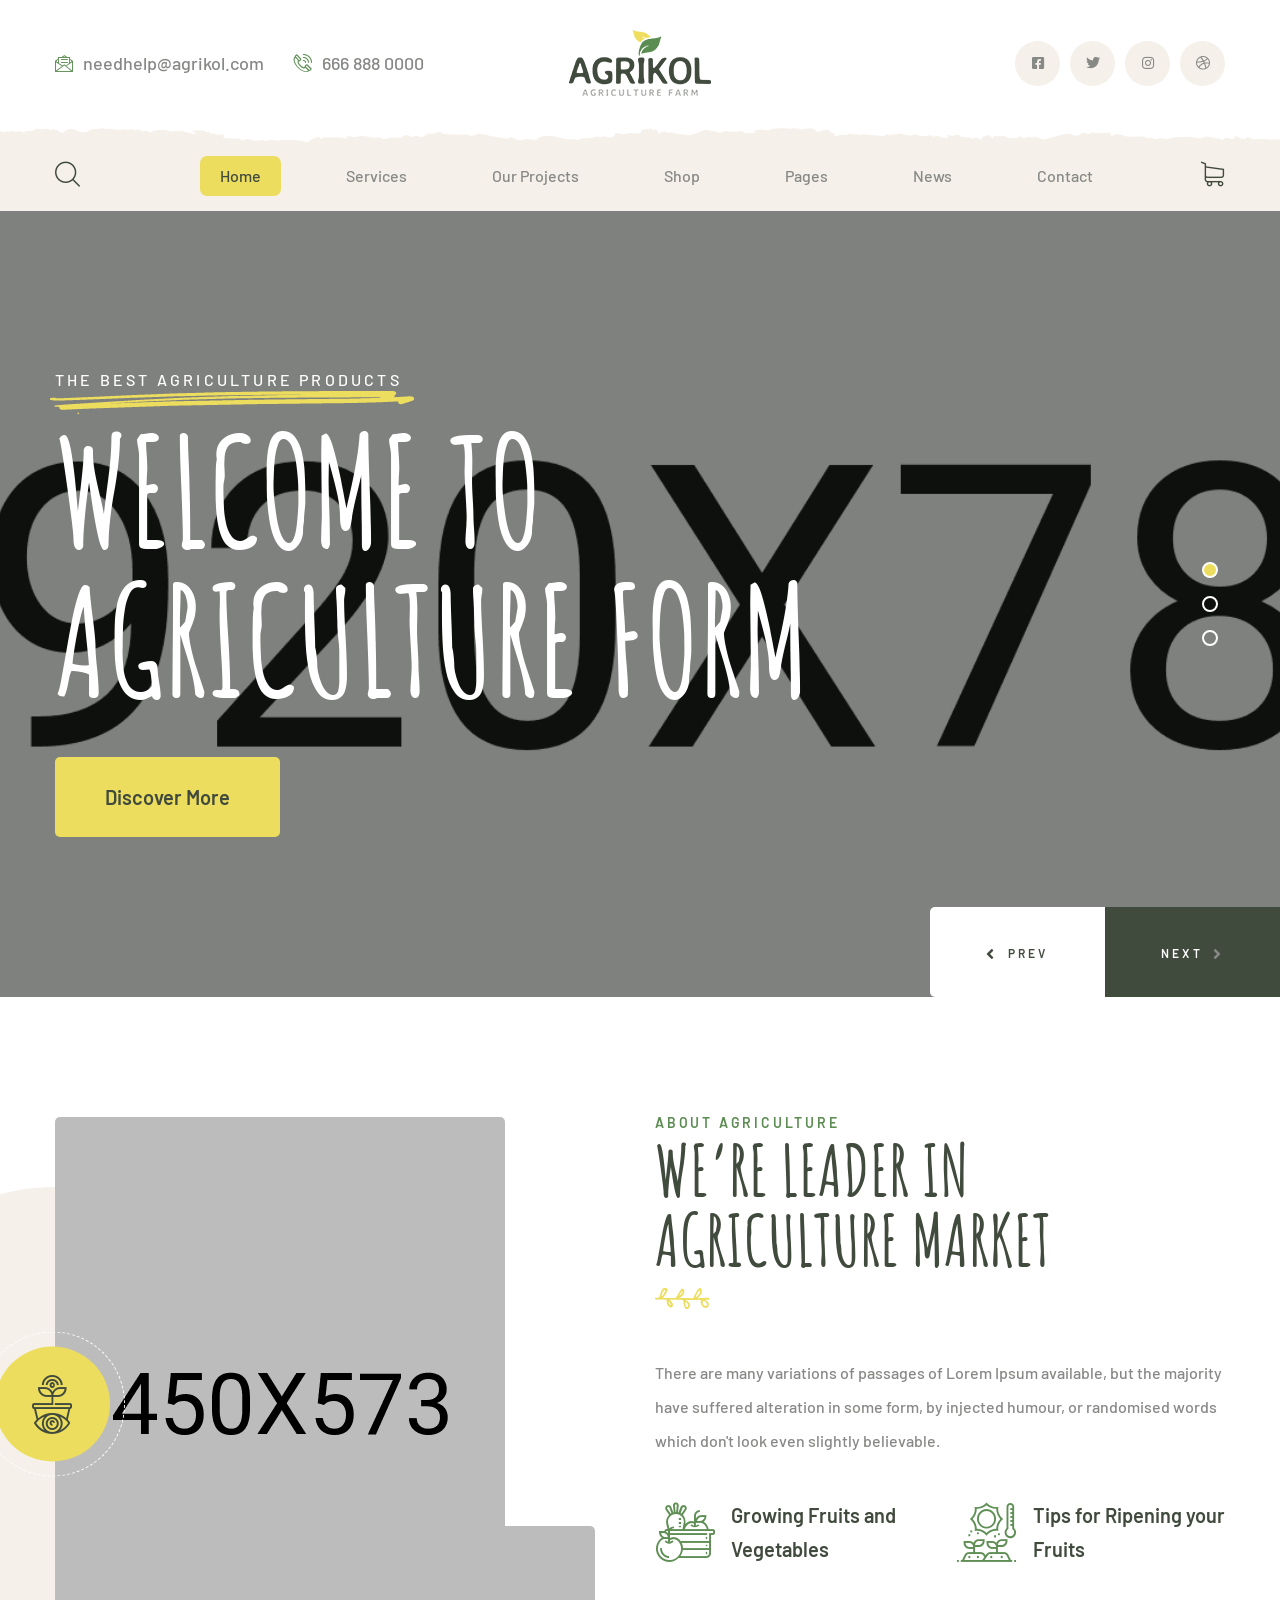
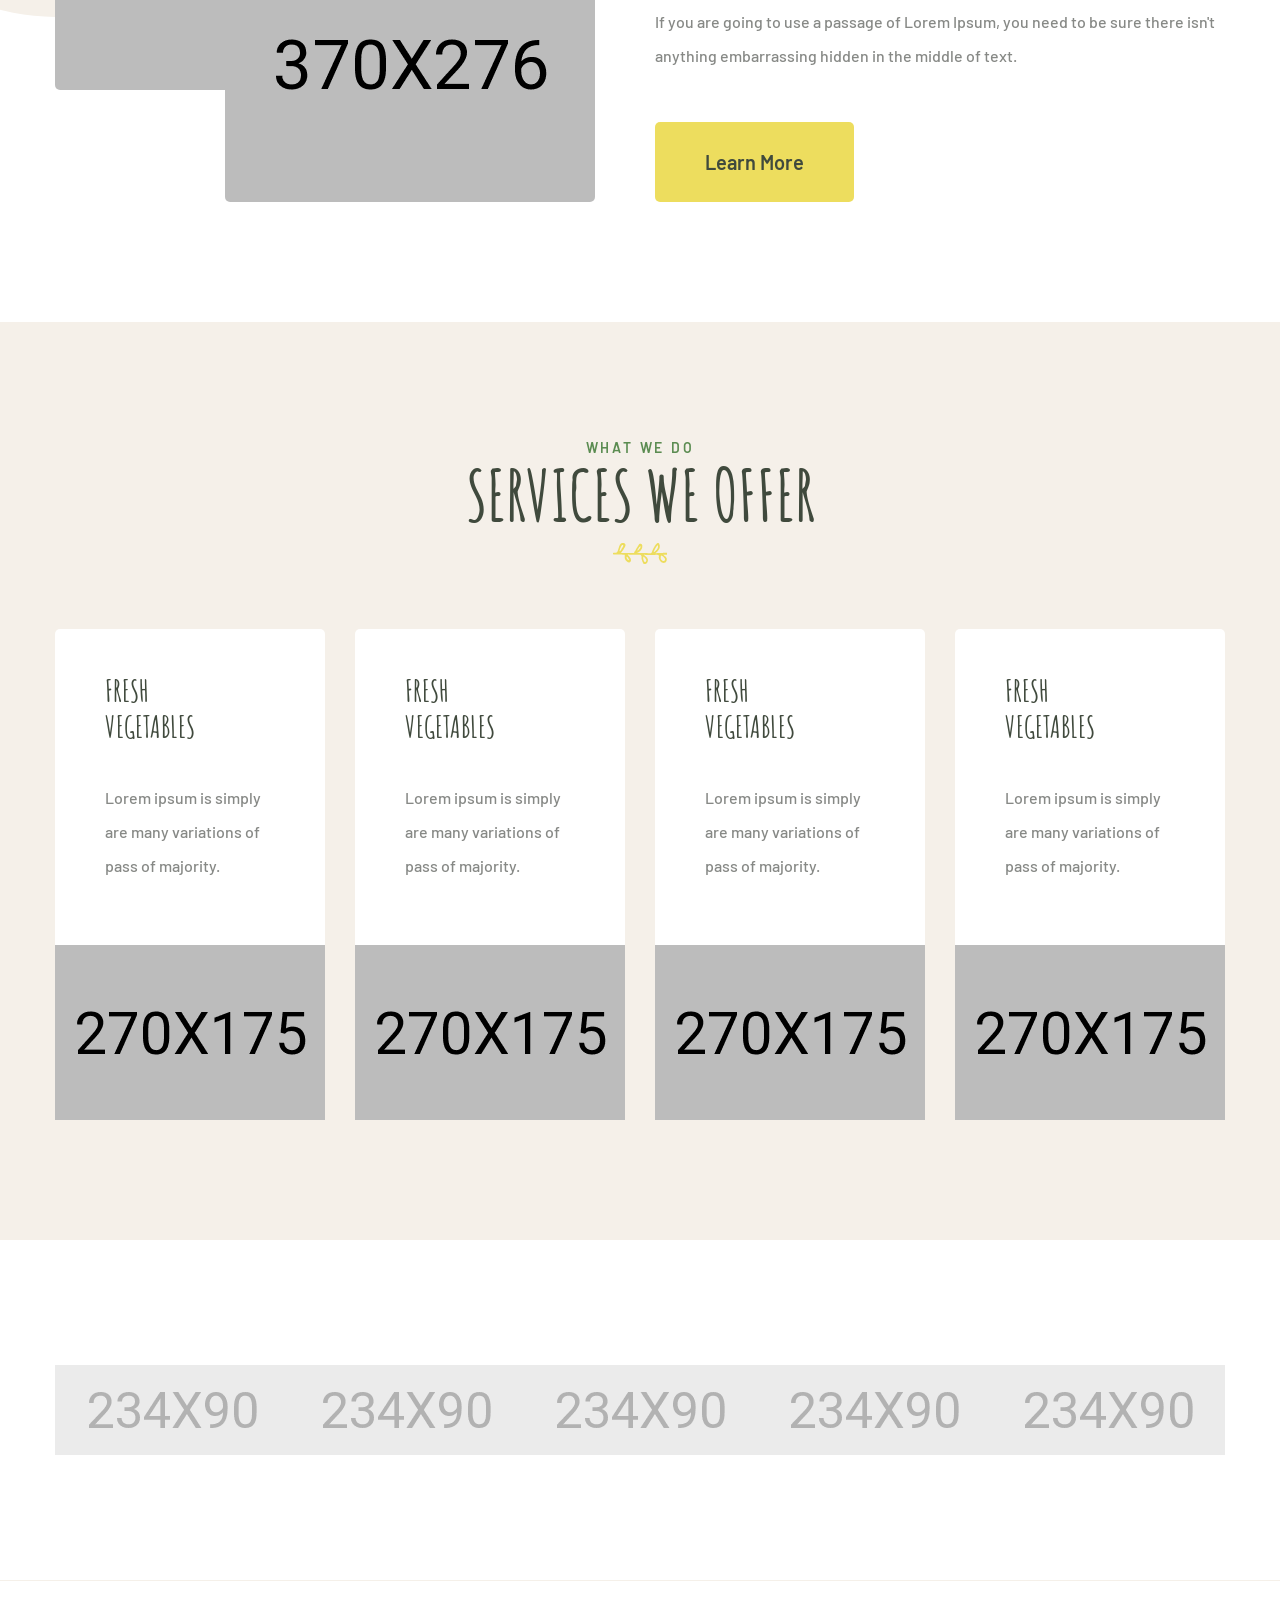
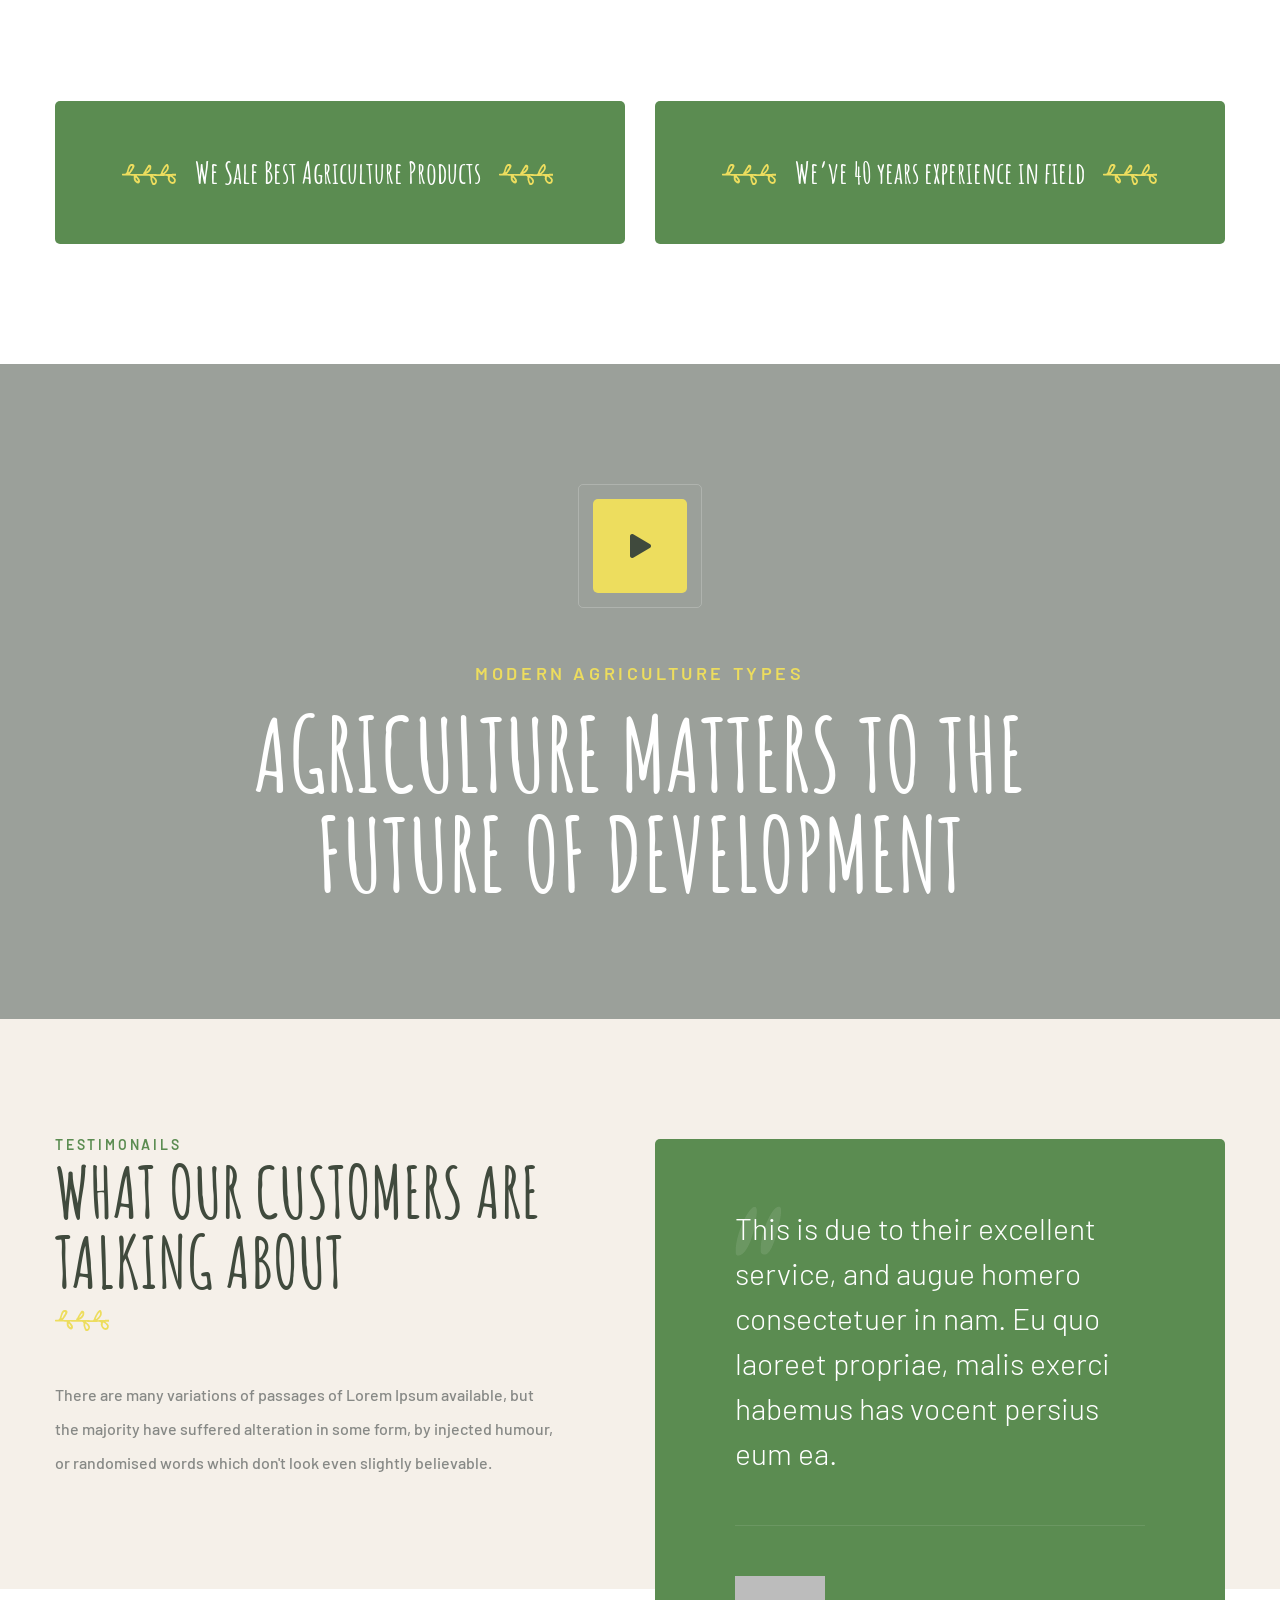
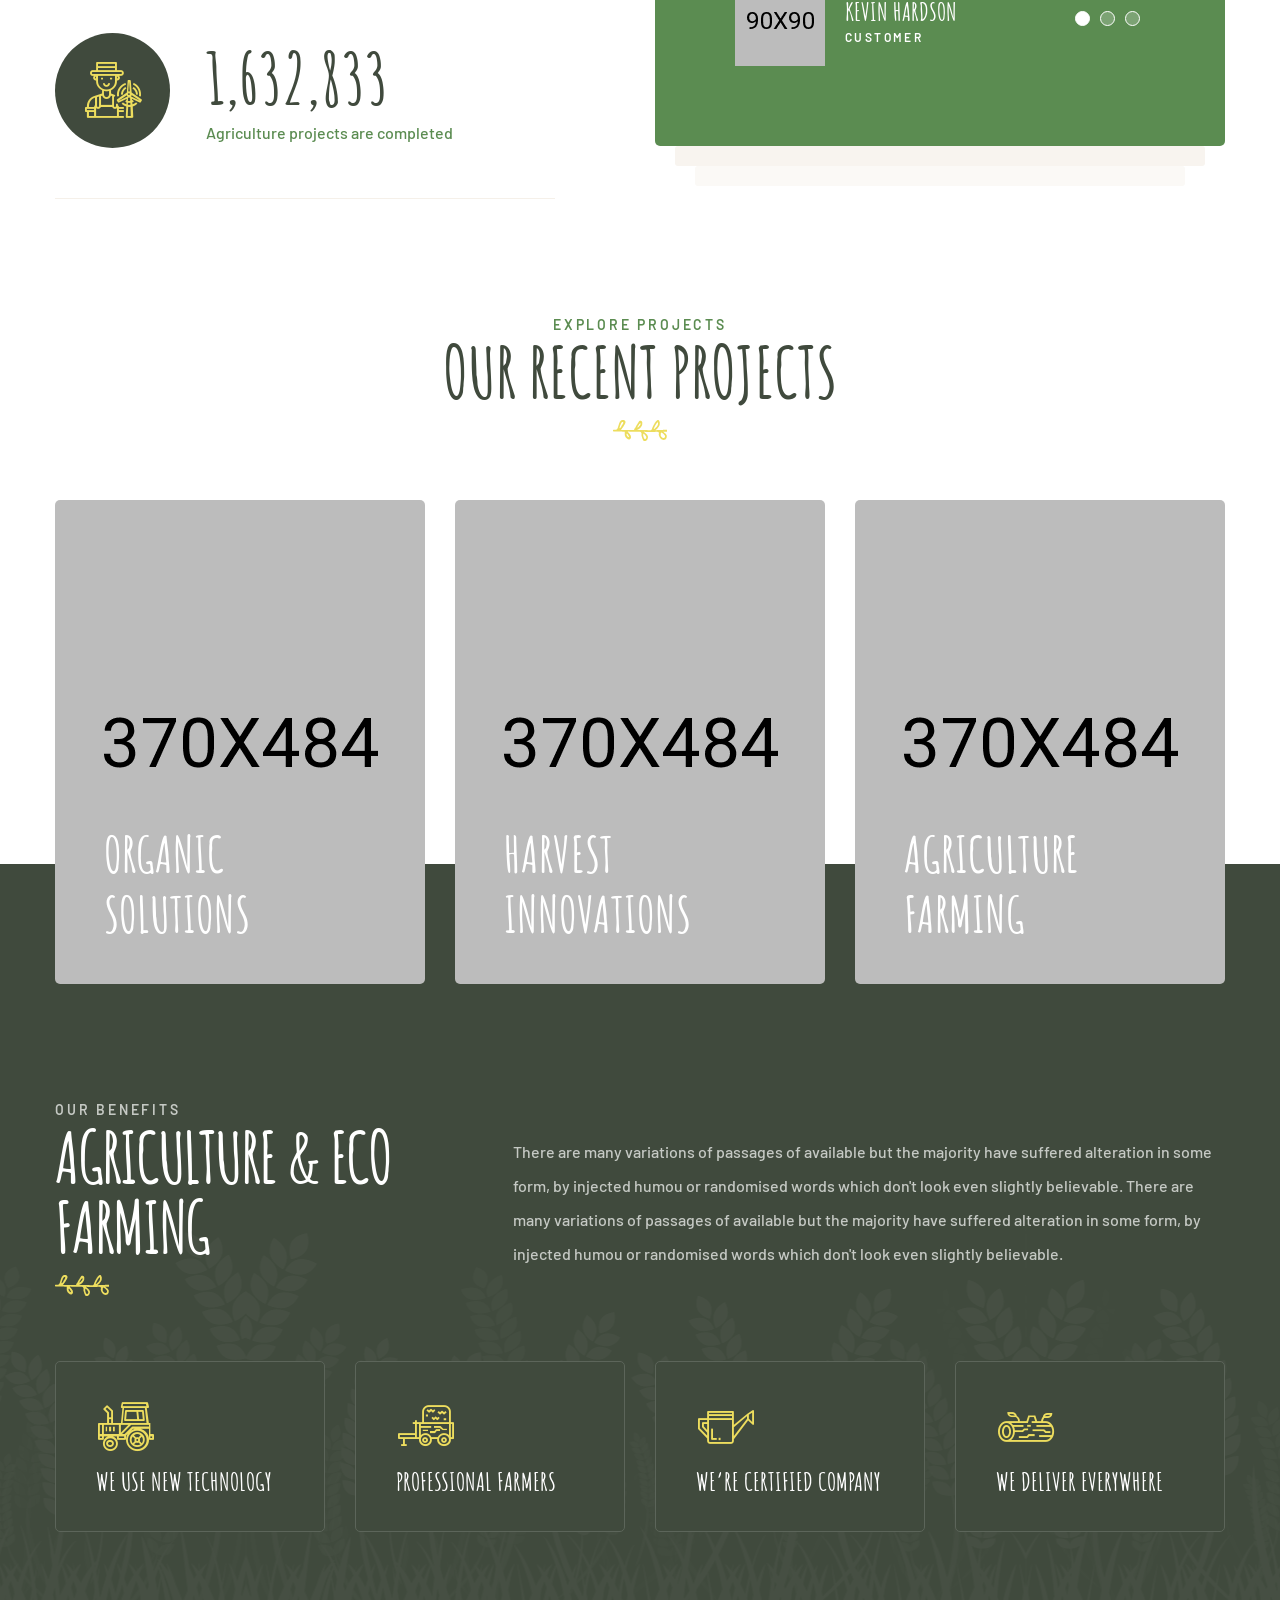
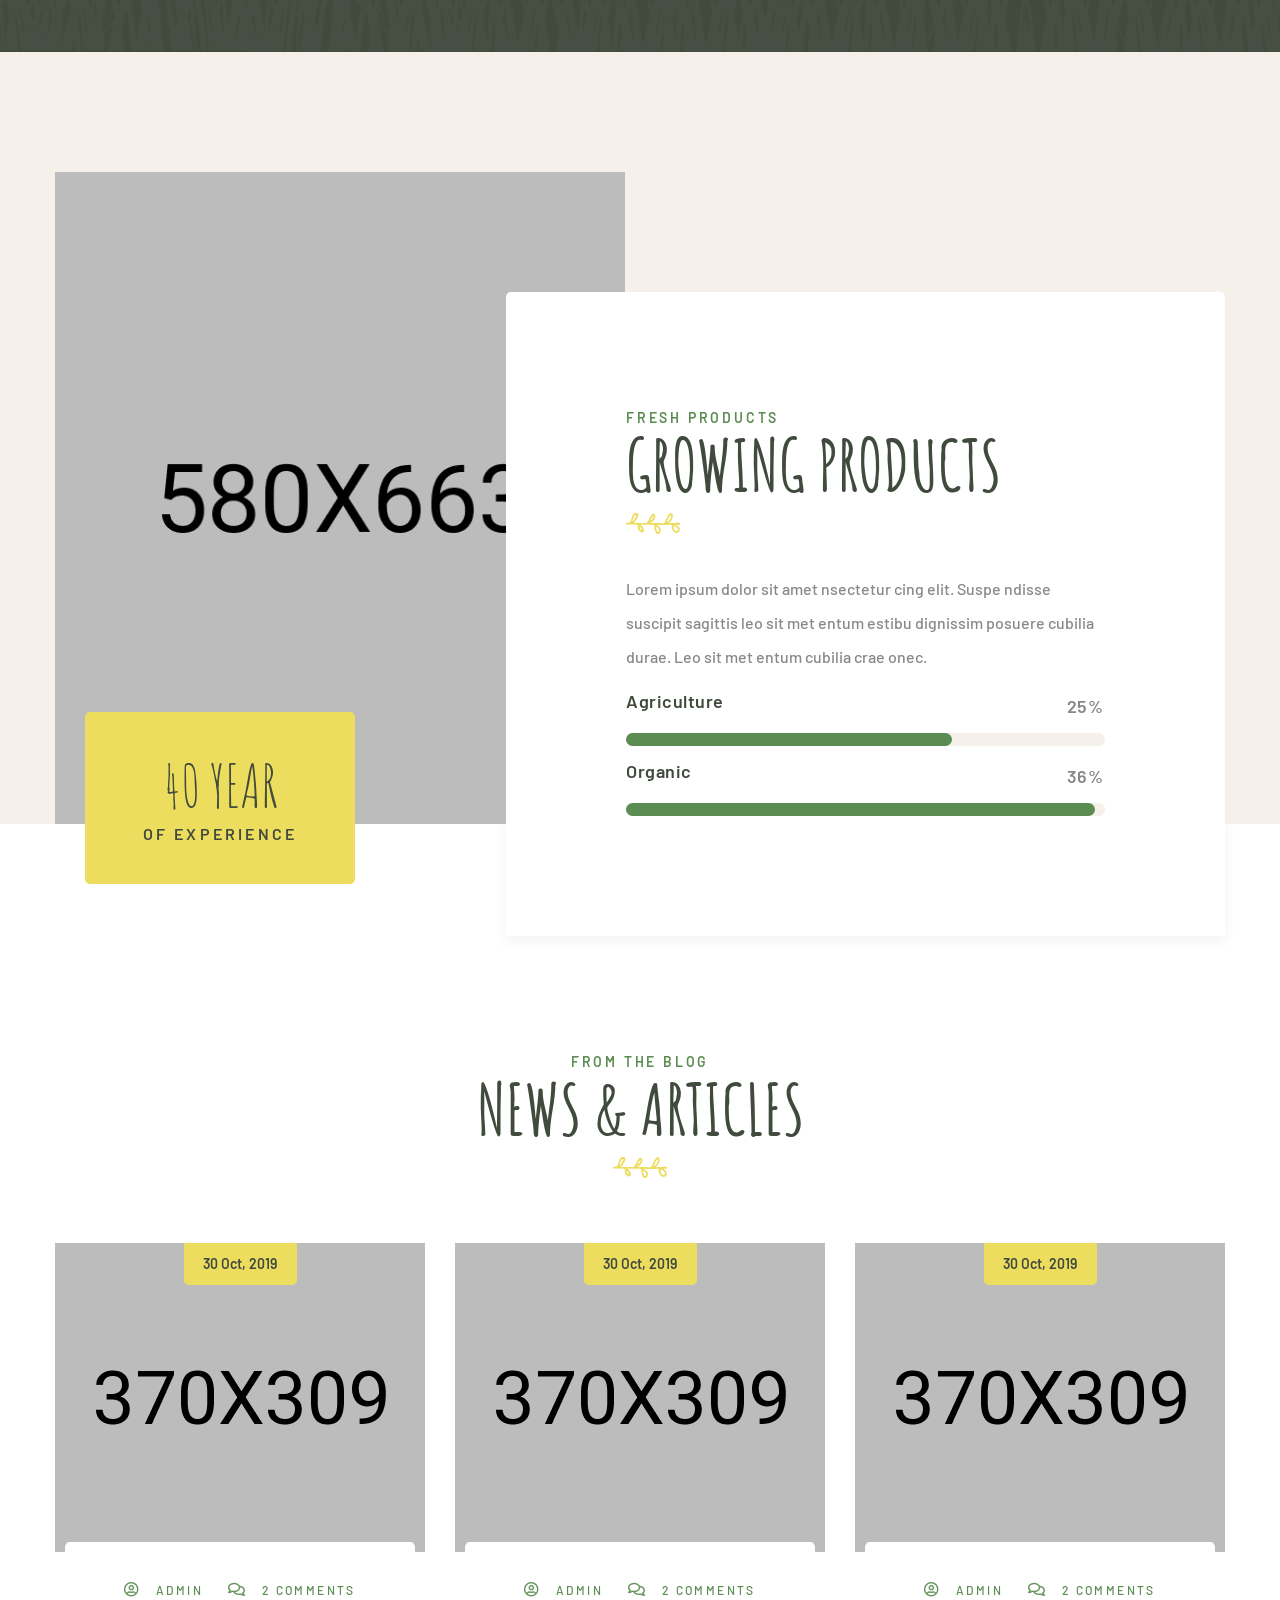
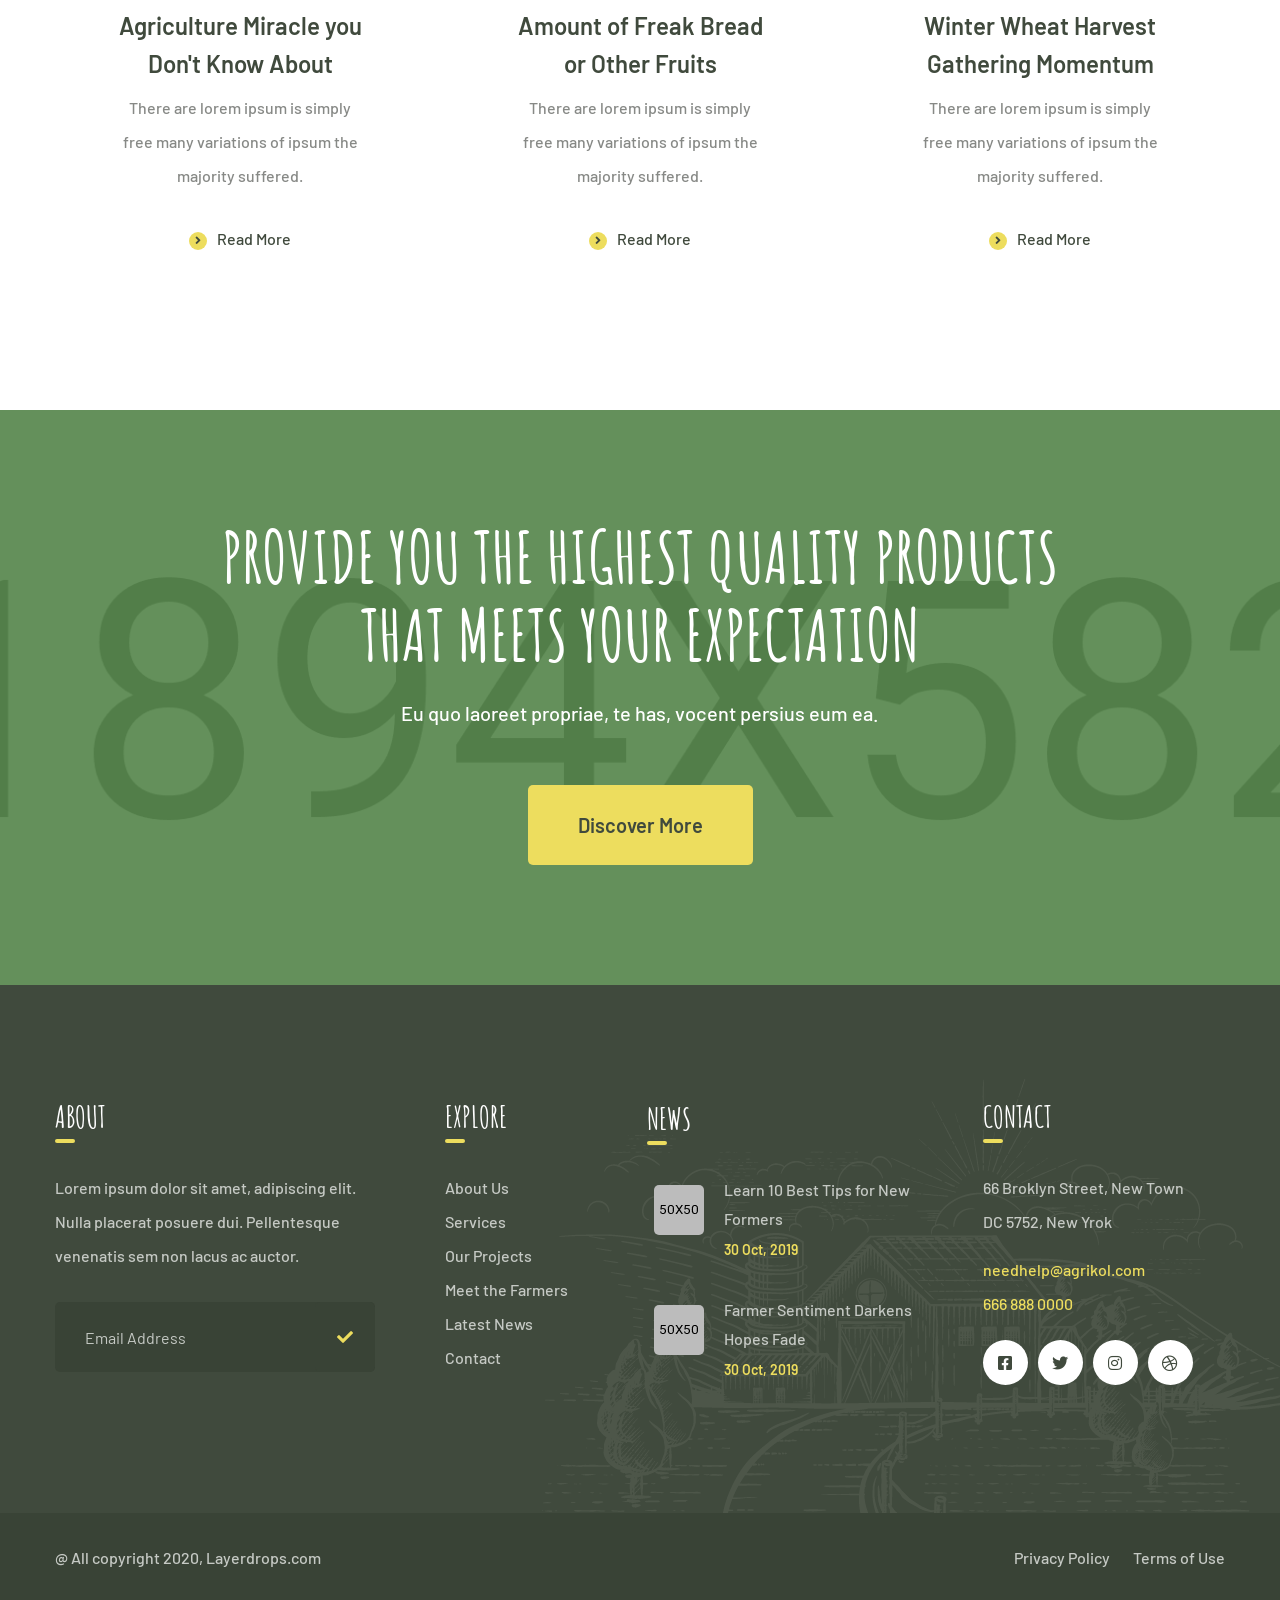
==== agrikol/files/index.html @ 2a315bb4 "gitti" ====
<!DOCTYPE html>
<html lang="en">

<head>
    <meta charset="UTF-8">
    <meta name="viewport" content="width=device-width, initial-scale=1.0">
    <meta http-equiv="X-UA-Compatible" content="ie=edge">
    <title>Home One || Agrikol || Agriculture Form HTML Template</title>
    <link rel="apple-touch-icon" sizes="180x180" href="assets/images/favicons/apple-touch-icon.png">
    <link rel="icon" type="image/png" sizes="32x32" href="assets/images/favicons/favicon-32x32.png">
    <link rel="icon" type="image/png" sizes="16x16" href="assets/images/favicons/favicon-16x16.png">
    <link rel="manifest" href="assets/images/favicons/site.webmanifest">

    <!-- Fonts-->
    <link
        href="https://fonts.googleapis.com/css2?family=Barlow:ital,wght@0,300;0,400;0,500;0,600;0,700;0,800;1,300;1,400;1,500;1,600;1,700;1,800&display=swap"
        rel="stylesheet">
    <link href="https://fonts.googleapis.com/css2?family=Amatic+SC:wght@400;700&display=swap" rel="stylesheet">
    <!-- Css-->
    <link rel="stylesheet" href="assets/css/animate.min.css">
    <link rel="stylesheet" href="assets/css/bootstrap.min.css">
    <link rel="stylesheet" href="assets/css/owl.carousel.min.css">
    <link rel="stylesheet" href="assets/css/owl.theme.default.min.css">
    <link rel="stylesheet" href="assets/css/magnific-popup.css">
    <link rel="stylesheet" href="assets/css/fontawesome-all.min.css">
    <link rel="stylesheet" href="assets/css/swiper.min.css">
    <link rel="stylesheet" href="assets/css/bootstrap-select.min.css">

    <link rel="stylesheet" href="assets/css/jquery.mCustomScrollbar.min.css">
    <link rel="stylesheet" href="assets/css/bootstrap-datepicker.min.css">
    <link rel="stylesheet" href="assets/css/vegas.min.css">
    <link rel="stylesheet" href="assets/css/nouislider.min.css">
    <link rel="stylesheet" href="assets/css/nouislider.pips.css">
    <link rel="stylesheet" href="assets/css/agrikol_iconl.css">
    <!-- Template styles -->
    <link rel="stylesheet" href="assets/css/style.css">
    <link rel="stylesheet" href="assets/css/responsive.css">

</head>

<body>

    <div class="preloader">
        <img src="assets/images/loader.png" class="preloader__image" alt="">
    </div><!-- /.preloader -->

    <div class="page-wrapper">


        <div class="site-header__header-one-wrap">

            <div class="topbar-one">
                <div class="topbar_bg" style="background-image: url(assets/images/shapes/header-bg.png)"></div>
                <div class="container">
                    <div class="topbar-one__left">
                        <a href="mailto:needhelp@tripo.com"><span class="icon-message"></span>needhelp@agrikol.com</a>
                        <a href="tel:666-999-0000"><span class="icon-phone-call"></span>666 888 0000</a>
                    </div>
                    <div class="topbar-one__middle">
                        <a href="index.html" class="main-nav__logo">
                            <img src="assets/images/resources/logo.png" class="main-logo" alt="Awesome Image" />
                        </a>
                    </div>
                    <div class="topbar-one__right">
                        <div class="topbar-one__social">
                            <a href="#"><i class="fab fa-facebook-square"></i></a>
                            <a href="#"><i class="fab fa-twitter"></i></a>
                            <a href="#"><i class="fab fa-instagram"></i></a>
                            <a href="#"><i class="fab fa-dribbble"></i></a>
                        </div>
                    </div>
                </div>
            </div>

            <header class="main-nav__header-one">
                <nav class="header-navigation stricky">
                    <div class="container clearfix">
                        <!-- Brand and toggle get grouped for better mobile display -->
                        <div class="main-nav__left">
                            <a href="#" class="main-nav__search search-popup__toggler"><i
                                    class="icon-magnifying-glass"></i></a>
                            <a href="#" class="side-menu__toggler">
                                <i class="fa fa-bars"></i>
                            </a>
                        </div>
                        <div class="main-nav__main-navigation">
                            <ul class=" main-nav__navigation-box">
                                <li class="dropdown current">
                                    <a href="index.html">Home</a>
                                    <ul>
                                        <li><a href="index.html">Home 01</a></li>
                                        <li><a href="index2.html">Home 02</a></li>
                                        <li><a href="index3.html">Home 03</a></li>
                                        <li><a href="index4.html">Home 04</a></li>
                                        <li><a href="index5.html">Home 05</a></li>
                                        <li class="dropdown"><a href="#">Header Versions</a>
                                            <ul>
                                                <li><a href="index.html">Header 01</a></li>
                                                <li><a href="index2.html">Header 02</a></li>
                                                <li><a href="index3.html">Header 03</a></li>
                                                <li><a href="index4.html">Header 04</a></li>
                                                <li><a href="index5.html">Header 05</a></li>
                                            </ul><!-- /.sub-menu -->
                                        </li>
                                    </ul><!-- /.sub-menu -->
                                </li>
                                <li class="dropdown">
                                    <a href="service.html">Services</a>
                                    <ul>
                                        <li><a href="service.html">Services</a></li>
                                        <li><a href="service-detail.html">Services Detail</a></li>
                                    </ul><!-- /.sub-menu -->
                                </li>
                                <li class="dropdown">
                                    <a href="projects.html">Our Projects</a>
                                    <ul>
                                        <li><a href="projects.html">Projects</a></li>
                                        <li><a href="projects_detail.html">Projects Detail</a></li>
                                    </ul><!-- /.sub-menu -->
                                </li>
                                <li class="dropdown">
                                    <a href="#">Shop</a>
                                    <ul>
                                        <li><a href="product.html">Products</a></li>
                                        <li><a href="product-detail.html">Product Detail</a></li>
                                        <li><a href="cart.html">Cart</a></li>
                                        <li><a href="checkout.html">Checkout</a></li>
                                    </ul><!-- /.sub-menu -->
                                </li>
                                <li class="dropdown">
                                    <a href="#">Pages</a>
                                    <ul>
                                        <li><a href="about.html">About</a></li>
                                        <li><a href="why_choose_us.html">Why Choose Us</a></li>
                                        <li><a href="farmers.html">Farmers</a></li>
                                        <li><a href="gallery.html">Gallery</a></li>
                                    </ul><!-- /.sub-menu -->
                                </li>
                                <li class="dropdown">
                                    <a href="#">News</a>
                                    <ul>
                                        <li><a href="news.html">News</a></li>
                                        <li><a href="news_detail.html">News Details</a></li>
                                    </ul><!-- /.sub-menu -->
                                </li>
                                <li>
                                    <a href="contact.html">Contact</a>
                                </li>
                            </ul>
                        </div><!-- /.navbar-collapse -->

                        <div class="main-nav__right">
                            <div class="icon_cart_box">
                                <a href="cart.html">
                                    <span class="icon-shopping-cart"></span>
                                </a>
                            </div>
                        </div>
                    </div>
                </nav>
            </header>
        </div>

        <!-- Banner Section -->
        <section class="banner-section banner-one">

            <div class="banner-carousel owl-theme owl-carousel">
                <!-- Slide Item -->
                <div class="slide-item">
                    <div class="image-layer" style="background-image: url(assets/images/main-slider/slide_v1_1.jpg);">
                    </div>
                    <div class="auto-container">
                        <div class="content-box">
                            <div class="content">
                                <div class="inner">
                                    <div class="sub-title">The best Agriculture products</div>
                                    <h1>Welcome to<br> agriculture Form</h1>
                                    <div class="link-box">
                                        <a href="about.html" class="thm-btn">Discover More</a>
                                    </div>
                                </div>
                            </div>
                        </div>
                    </div>
                </div>
                <!-- Slide Item -->
                <div class="slide-item">
                    <div class="image-layer" style="background-image: url(assets/images/main-slider/slide_v1_2.jpg);">
                    </div>
                    <div class="auto-container">
                        <div class="content-box">
                            <div class="content">
                                <div class="inner">
                                    <div class="sub-title">The best Agriculture products</div>
                                    <h1>Welcome to<br> agriculture Form</h1>
                                    <div class="link-box">
                                        <a href="about.html" class="thm-btn">Discover More</a>
                                    </div>
                                </div>
                            </div>
                        </div>
                    </div>
                </div>
                <!-- Slide Item -->
                <div class="slide-item">
                    <div class="image-layer" style="background-image: url(assets/images/main-slider/slide_v1_3.jpg);">
                    </div>
                    <div class="auto-container">
                        <div class="content-box">
                            <div class="content">
                                <div class="inner">
                                    <div class="sub-title">The best Agriculture products</div>
                                    <h1>Welcome to<br> agriculture Form</h1>
                                    <div class="link-box">
                                        <a href="about.html" class="thm-btn">Discover More</a>
                                    </div>
                                </div>
                            </div>
                        </div>
                    </div>
                </div>


            </div>
        </section>
        <!--End Banner Section -->



        <section class="about_one">
            <div class="container">
                <div class="row">
                    <div class="col-xl-6 col-lg-6">
                        <div class="about1_img">
                            <div class="about1_shape_1"></div>
                            <img src="assets/images/about/about-1-img-1.jpg" alt="About-Img">
                            <div class="about1_icon-box">
                                <div class="circle">
                                    <span class="icon-focus"></span>
                                </div>
                            </div>
                            <div class="about_img_2">
                                <img src="assets/images/about/about-1-img-2.jpg" alt="">
                            </div>
                        </div>
                    </div>
                    <div class="col-xl-6 col-lg-6">
                        <div class="block-title text-left">
                            <p>About agriculture</p>
                            <h3>We’re leader in agriculture market</h3>
                            <div class="leaf">
                                <img src="assets/images/resources/leaf.png" alt="">
                            </div>
                        </div>
                        <div class="about_content">
                            <div class="text">
                                <p>There are many variations of passages of Lorem Ipsum available, but the majority have
                                    suffered alteration in some form, by injected humour, or randomised words which
                                    don't look even slightly believable.</p>
                            </div>
                            <div class="about1_icon_wrap">
                                <div class="about1_icon_single">
                                    <div class="about1_icon">
                                        <span class="icon-harvest"></span>
                                    </div>
                                    <p>Growing Fruits and Vegetables</p>
                                </div>
                                <div class="about1_icon_single">
                                    <div class="about1_icon">
                                        <span class="icon-temperature"></span>
                                    </div>
                                    <p>Tips for Ripening your Fruits</p>
                                </div>
                            </div>
                            <div class="bottom_text">
                                <p> If you are going to use a passage of Lorem Ipsum, you need to be sure there isn't
                                    anything embarrassing hidden in the middle of text.</p>
                            </div>
                            <div class="about1__button-block">
                                <a href="about.html" class="thm-btn about_one__btn">Learn More</a>
                            </div>
                        </div>
                    </div>
                </div>
            </div>
        </section>

        <section class="service_one">
            <div class="container">
                <div class="block-title text-center">
                    <p>What we do</p>
                    <h3>Services We Offer</h3>
                    <div class="leaf">
                        <img src="assets/images/resources/leaf.png" alt="">
                    </div>
                </div>
                <div class="row">
                    <div class="col-xl-3 col-lg-3 col-md-6">
                        <div class="service_1_single wow fadeInUp">
                            <div class="content">
                                <h3>Fresh<br>vegetables</h3>
                                <p>Lorem ipsum is simply are many variations of pass of majority.</p>
                            </div>
                            <div class="service_1_img">
                                <img src="assets/images/service/service-1-img-1.jpg" alt="Service Image">
                                <div class="hover_box">
                                    <a href="service-detail.html"><span class="icon-left-arrow"></span></a>
                                </div>
                            </div>
                        </div>
                    </div>
                    <div class="col-xl-3 col-lg-3 col-md-6">
                        <div class="service_1_single wow fadeInUp" data-wow-delay="300ms">
                            <div class="content">
                                <h3>Fresh<br>vegetables</h3>
                                <p>Lorem ipsum is simply are many variations of pass of majority.</p>
                            </div>
                            <div class="service_1_img">
                                <img src="assets/images/service/service-1-img-2.jpg" alt="Service Image">
                                <div class="hover_box">
                                    <a href="service-detail.html"><span class="icon-left-arrow"></span></a>
                                </div>
                            </div>
                        </div>
                    </div>
                    <div class="col-xl-3 col-lg-3 col-md-6">
                        <div class="service_1_single wow fadeInUp" data-wow-delay="600ms">
                            <div class="content">
                                <h3>Fresh<br>vegetables</h3>
                                <p>Lorem ipsum is simply are many variations of pass of majority.</p>
                            </div>
                            <div class="service_1_img">
                                <img src="assets/images/service/service-1-img-3.jpg" alt="Service Image">
                                <div class="hover_box">
                                    <a href="service-detail.html"><span class="icon-left-arrow"></span></a>
                                </div>
                            </div>
                        </div>
                    </div>
                    <div class="col-xl-3 col-lg-3 col-md-6">
                        <div class="service_1_single wow fadeInUp" data-wow-delay="900ms">
                            <div class="content">
                                <h3>Fresh<br>vegetables</h3>
                                <p>Lorem ipsum is simply are many variations of pass of majority.</p>
                            </div>
                            <div class="service_1_img">
                                <img src="assets/images/service/service-1-img-4.jpg" alt="Service Image">
                                <div class="hover_box">
                                    <a href="service-detail.html"><span class="icon-left-arrow"></span></a>
                                </div>
                            </div>
                        </div>
                    </div>
                </div>
            </div>
        </section>

        <div class="brand-one">
            <div class="container">
                <div class="row">
                    <div class="col-xl-12">
                        <div class="brand-one-carousel owl-carousel">
                            <div class="single_brand_item">
                                <a href="#"><img src="assets/images/resources/brand-1-1.png" alt="brand"></a>
                            </div>
                            <div class="single_brand_item">
                                <a href="#"><img src="assets/images/resources/brand-1-2.png" alt="brand"></a>
                            </div>
                            <div class="single_brand_item">
                                <a href="#"><img src="assets/images/resources/brand-1-3.png" alt="brand"></a>
                            </div>
                            <div class="single_brand_item">
                                <a href="#"><img src="assets/images/resources/brand-1-4.png" alt="brand"></a>
                            </div>
                            <div class="single_brand_item">
                                <a href="#"><img src="assets/images/resources/brand-1-5.png" alt="brand"></a>
                            </div>
                            <div class="single_brand_item">
                                <a href="#"><img src="assets/images/resources/brand-1-1.png" alt="brand"></a>
                            </div>
                            <div class="single_brand_item">
                                <a href="#"><img src="assets/images/resources/brand-1-2.png" alt="brand"></a>
                            </div>
                            <div class="single_brand_item">
                                <a href="#"><img src="assets/images/resources/brand-1-3.png" alt="brand"></a>
                            </div>
                            <div class="single_brand_item">
                                <a href="#"><img src="assets/images/resources/brand-1-4.png" alt="brand"></a>
                            </div>
                            <div class="single_brand_item">
                                <a href="#"><img src="assets/images/resources/brand-1-5.png" alt="brand"></a>
                            </div>
                        </div>
                    </div>
                </div>
            </div>
        </div>

        <section class="featured-one">
            <div class="container">
                <div class="row">
                    <div class="col-xl-6 wow slideInLeft" data-wow-delay="100ms">
                        <div class="single_featured_box">
                            <img src="assets/images/resources/featured-leaf.png" alt=""><span>We Sale Best Agriculture
                                Products</span><img src="assets/images/resources/featured-leaf.png" alt="">
                        </div>
                    </div>
                    <div class="col-xl-6 wow slideInRight" data-wow-delay="100ms">
                        <div class="single_featured_box">
                            <img src="assets/images/resources/featured-leaf.png" alt=""><span>We’ve 40 years experience
                                in field</span><img src="assets/images/resources/featured-leaf.png" alt="">
                        </div>
                    </div>
                </div>
            </div>
        </section>

        <section class="video-one" style="background-image:url(assets/images/resources/video-bg-1.jpg);">
            <div class="container text-center">
                <a href="https://www.youtube.com/watch?v=i9E_Blai8vk" class="video-one__btn video-popup"><i
                        class="fa fa-play"></i></a>
                <p>Modern agriculture types</p>
                <h3>Agriculture matters to the<br>future of development</h3>
            </div>
        </section>

        <section class="testimonials-one">
            <div class="container">
                <div class="row">
                    <div class="col-xl-6 col-lg-6">
                        <div class="testimonials_one_left">
                            <div class="block-title text-left">
                                <p>testimonails</p>
                                <h3>What our customers are<br>talking about</h3>
                                <div class="leaf">
                                    <img src="assets/images/resources/leaf.png" alt="">
                                </div>
                            </div>
                            <div class="testimonials_one_text">
                                <p>There are many variations of passages of Lorem Ipsum available, but the majority have
                                    suffered alteration in some form, by injected humour, or randomised words which
                                    don't look even slightly believable.</p>
                            </div>
                            <div class="project_counted wow fadeInUp" data-wow-delay="300ms">
                                <div class="icon_box">
                                    <span class="icon-farmer"></span>
                                </div>
                                <div class="project-content">
                                    <h3 class="counter">4,850000</h3>
                                    <p>Agriculture projects are completed</p>
                                </div>
                            </div>
                        </div>
                    </div>
                    <div class="col-xl-6 col-lg-6">
                        <div class="testimonials_one_content">
                            <div class="testimonials_one_carousel owl-theme owl-carousel">
                                <div class="testimonials_one_single_item">
                                    <div class="text">
                                        <p>This is due to their excellent service, and augue homero consectetuer in nam.
                                            Eu quo laoreet propriae, malis exerci habemus has vocent persius eum ea.</p>
                                    </div>
                                    <div class="client_thumbnail">
                                        <div class="client_img">
                                            <img src="assets/images/testimonials/testimonial-1-img-1.png"
                                                alt="testimonial1-img">
                                        </div>
                                        <div class="client_title">
                                            <h4>Kevin Hardson</h4>
                                            <p>Customer</p>
                                        </div>
                                    </div>
                                </div>
                                <div class="testimonials_one_single_item">
                                    <div class="text">
                                        <p>This is due to their excellent service, and augue homero consectetuer in nam.
                                            Eu quo laoreet propriae, malis exerci habemus has vocent persius eum ea.</p>
                                    </div>
                                    <div class="client_thumbnail">
                                        <div class="client_img">
                                            <img src="assets/images/testimonials/testimonial-1-img-1.png"
                                                alt="testimonial1-img">
                                        </div>
                                        <div class="client_title">
                                            <h4>Kevin Hardson</h4>
                                            <p>Customer</p>
                                        </div>
                                    </div>
                                </div>
                                <div class="testimonials_one_single_item">
                                    <div class="text">
                                        <p>This is due to their excellent service, and augue homero consectetuer in nam.
                                            Eu quo laoreet propriae, malis exerci habemus has vocent persius eum ea.</p>
                                    </div>
                                    <div class="client_thumbnail">
                                        <div class="client_img">
                                            <img src="assets/images/testimonials/testimonial-1-img-1.png"
                                                alt="testimonial1-img">
                                        </div>
                                        <div class="client_title">
                                            <h4>Kevin Hardson</h4>
                                            <p>Customer</p>
                                        </div>
                                    </div>
                                </div>
                            </div>
                        </div>
                    </div>
                </div>
            </div>
        </section>

        <section class="recent-project">
            <div class="container">
                <div class="block-title text-center">
                    <p>explore projects</p>
                    <h3>our Recent projects</h3>
                    <div class="leaf">
                        <img src="assets/images/resources/leaf.png" alt="">
                    </div>
                </div>
                <div class="row">
                    <div class="col-xl-4 col-lg-4">
                        <div class="recent_project_single wow fadeInUp" data-wow-delay="300ms">
                            <div class="project_img_box">
                                <img src="assets/images/project/recent-pro-img-1.jpg" alt="Recent Project Img">
                                <div class="project_content">
                                    <h3>organic<br>solutions</h3>
                                </div>
                                <div class="hover_box">
                                    <a href="projects_detail.html"><span class="icon-left-arrow"></span></a>
                                </div>
                            </div>
                        </div>
                    </div>
                    <div class="col-xl-4 col-lg-4">
                        <div class="recent_project_single wow fadeInUp" data-wow-delay="600ms">
                            <div class="project_img_box">
                                <img src="assets/images/project/recent-pro-img-2.jpg" alt="Recent Project Img">
                                <div class="project_content">
                                    <h3>Harvest<br>Innovations</h3>
                                </div>
                                <div class="hover_box">
                                    <a href="projects_detail.html"><span class="icon-left-arrow"></span></a>
                                </div>
                            </div>
                        </div>
                    </div>
                    <div class="col-xl-4 col-lg-4 wow fadeInUp" data-wow-delay="900ms">
                        <div class="recent_project_single">
                            <div class="project_img_box">
                                <img src="assets/images/project/recent-pro-img-3.jpg" alt="Recent Project Img">
                                <div class="project_content">
                                    <h3>Agriculture<br>farming</h3>
                                </div>
                                <div class="hover_box">
                                    <a href="projects_detail.html"><span class="icon-left-arrow"></span></a>
                                </div>
                            </div>
                        </div>
                    </div>
                </div>
            </div>
        </section>

        <section class="benefits">
            <div class="benefits_bg" style="background-image: url(assets/images/resources/benifits_bg.png)"></div>
            <div class="container">
                <div class="row">
                    <div class="col-xl-4">
                        <div class="block-title text-left">
                            <p>Our benefits</p>
                            <h3>Agriculture & Eco<br>Farming</h3>
                            <div class="leaf">
                                <img src="assets/images/resources/leaf.png" alt="">
                            </div>
                        </div>
                    </div>
                    <div class="col-xl-8 d-flex">
                        <div class="my-auto">
                            <div class="benefits_text">
                                <p>There are many variations of passages of available but the majority have suffered
                                    alteration in some form, by injected humou or randomised words which don't look even
                                    slightly believable. There are many variations of passages of available but the
                                    majority have suffered alteration in some form, by injected humou or randomised
                                    words which don't look even slightly believable.</p>
                            </div>
                        </div><!-- /.my-auto -->
                    </div>
                </div>
                <div class="benefits_bottom_part">
                    <div class="row">
                        <div class="col-xl-3 col-lg-3 col-md-6">
                            <div class="benefits_single wow fadeInUp" data-wow-delay="300ms">
                                <div class="icon-box">
                                    <span class="icon-tractor"></span>
                                </div>
                                <h3>We Use New technology</h3>
                            </div>
                        </div>
                        <div class="col-xl-3 col-lg-3 col-md-6">
                            <div class="benefits_single wow fadeInUp" data-wow-delay="600ms">
                                <div class="icon-box">
                                    <span class="icon-cart"></span>
                                </div>
                                <h3>professional farmers</h3>
                            </div>
                        </div>
                        <div class="col-xl-3 col-lg-3 col-md-6">
                            <div class="benefits_single wow fadeInUp" data-wow-delay="900ms">
                                <div class="icon-box">
                                    <span class="icon-watering-can"></span>
                                </div>
                                <h3>We’re certified company</h3>
                            </div>
                        </div>
                        <div class="col-xl-3 col-lg-3 col-md-6">
                            <div class="benefits_single wow fadeInUp" data-wow-delay="1200ms">
                                <div class="icon-box">
                                    <span class="icon-log"></span>
                                </div>
                                <h3>We deliver everywhere</h3>
                            </div>
                        </div>
                    </div>
                </div>
            </div>
        </section>

        <section class="product-one">
            <div class="container">
                <div class="row">
                    <div class="col-xl-6 col-lg-6">
                        <div class="product_img">
                            <img src="assets/images/resources/product-1-img-1.jpg" alt="Product One Img">
                            <div class="experience_box">
                                <h2>40 Year</h2>
                                <p>Of Experience</p>
                            </div>
                        </div>
                    </div>
                    <div class="col-xl-6 col-lg-6">
                        <div class="growing_product">
                            <div class="block-title text-left">
                                <p>fresh products</p>
                                <h3>Growing products</h3>
                                <div class="leaf">
                                    <img src="assets/images/resources/leaf.png" alt="">
                                </div>
                            </div>
                            <div class="growing_product_text">
                                <p>Lorem ipsum dolor sit amet nsectetur cing elit. Suspe ndisse suscipit sagittis leo
                                    sit met entum estibu dignissim posuere cubilia durae. Leo sit met entum cubilia crae
                                    onec.</p>
                            </div>
                            <div class="progress-levels">
                                <!--Skill Box-->
                                <div class="progress-box">
                                    <div class="inner count-box">
                                        <div class="text">Agriculture</div>
                                        <div class="bar">
                                            <div class="bar-innner">
                                                <div class="skill-percent">
                                                    <span class="count-text" data-speed="3000" data-stop="68">0</span>
                                                    <span class="percent">%</span>
                                                </div>
                                                <div class="bar-fill" data-percent="68"></div>
                                            </div>
                                        </div>
                                    </div>
                                </div>
                                <!--Skill Box-->
                                <div class="progress-box">
                                    <div class="inner count-box">
                                        <div class="text">Organic</div>
                                        <div class="bar">
                                            <div class="bar-innner">
                                                <div class="skill-percent">
                                                    <span class="count-text" data-speed="3000" data-stop="98">0</span>
                                                    <span class="percent">%</span>
                                                </div>
                                                <div class="bar-fill" data-percent="98"></div>
                                            </div>
                                        </div>
                                    </div>
                                </div>
                            </div>
                        </div>
                    </div>
                </div>
            </div>
        </section>

        <section class="blog-one">
            <div class="container">
                <div class="block-title text-center">
                    <p>from the blog</p>
                    <h3>News & Articles</h3>
                    <div class="leaf">
                        <img src="assets/images/resources/leaf.png" alt="">
                    </div>
                </div>
                <div class="row">
                    <div class="col-xl-4 col-lg-4">
                        <div class="blog_one_single wow fadeInUp" data-wow-delay="300ms">
                            <div class="blog_one_image">
                                <div class="blog_image">
                                    <img src="assets/images/blog/blog-1-img-1.jpg" alt="Blog One Image">
                                    <div class="blog_one_date_box">
                                        <p>30 Oct, 2019</p>
                                    </div>
                                </div>
                                <div class="blog-one__content">
                                    <ul class="list-unstyled blog-one__meta">
                                        <li><a href="news_detail.html"><i class="far fa-user-circle"></i> Admin</a></li>
                                        <li><a href="news_detail.html"><i class="far fa-comments"></i> 2 Comments</a>
                                        </li>
                                    </ul>
                                    <h3><a href="news_detail.html">Agriculture Miracle you<br>Don't Know About</a></h3>
                                    <div class="blog_one_text">
                                        <p>There are lorem ipsum is simply free many variations of ipsum the majority
                                            suffered.</p>
                                    </div>
                                    <div class="read_more_btn">
                                        <a href="#"><i class="fa fa-angle-right"></i>Read More</a>
                                    </div>
                                </div>
                            </div>
                        </div>
                    </div>
                    <div class="col-xl-4 col-lg-4">
                        <div class="blog_one_single wow fadeInUp" data-wow-delay="600ms">
                            <div class="blog_one_image">
                                <div class="blog_image">
                                    <img src="assets/images/blog/blog-1-img-2.jpg" alt="Blog One Image">
                                    <div class="blog_one_date_box">
                                        <p>30 Oct, 2019</p>
                                    </div>
                                </div>
                                <div class="blog-one__content">
                                    <ul class="list-unstyled blog-one__meta">
                                        <li><a href="news_detail.html"><i class="far fa-user-circle"></i> Admin</a></li>
                                        <li><a href="news_detail.html"><i class="far fa-comments"></i> 2 Comments</a>
                                        </li>
                                    </ul>
                                    <h3><a href="news_detail.html">Amount of Freak Bread<br>or Other Fruits</a></h3>
                                    <div class="blog_one_text">
                                        <p>There are lorem ipsum is simply free many variations of ipsum the majority
                                            suffered.</p>
                                    </div>
                                    <div class="read_more_btn">
                                        <a href="#"><i class="fa fa-angle-right"></i>Read More</a>
                                    </div>
                                </div>
                            </div>
                        </div>
                    </div>
                    <div class="col-xl-4 col-lg-4">
                        <div class="blog_one_single wow fadeInUp" data-wow-delay="900ms">
                            <div class="blog_one_image">
                                <div class="blog_image">
                                    <img src="assets/images/blog/blog-1-img-3.jpg" alt="Blog One Image">
                                    <div class="blog_one_date_box">
                                        <p>30 Oct, 2019</p>
                                    </div>
                                </div>
                                <div class="blog-one__content">
                                    <ul class="list-unstyled blog-one__meta">
                                        <li><a href="news_detail.html"><i class="far fa-user-circle"></i> Admin</a></li>
                                        <li><a href="news_detail.html"><i class="far fa-comments"></i> 2 Comments</a>
                                        </li>
                                    </ul>
                                    <h3><a href="news_detail.html">Winter Wheat Harvest<br>Gathering Momentum</a></h3>
                                    <div class="blog_one_text">
                                        <p>There are lorem ipsum is simply free many variations of ipsum the majority
                                            suffered.</p>
                                    </div>
                                    <div class="read_more_btn">
                                        <a href="#"><i class="fa fa-angle-right"></i>Read More</a>
                                    </div>
                                </div>
                            </div>
                        </div>
                    </div>
                </div>
            </div>
        </section>

        <section class="cta-one" style="background-image: url(assets/images/resources/cta_one_bg-1.jpg)">
            <div class="container">
                <div class="row">
                    <div class="col-xl-12">
                        <div class="cta_one_content">
                            <h1>Provide you the Highest Quality products<br>that Meets your Expectation</h1>
                            <p>Eu quo laoreet propriae, te has, vocent persius eum ea.</p>
                            <div class="cta_one__button-block">
                                <a href="" class="thm-btn cta_one__btn">Discover More</a>
                            </div>
                        </div>
                    </div>
                </div>
            </div>
        </section>

        <footer class="site-footer">
            <div class="site-footer_farm_image"><img src="assets/images/resources/site-footer-farm.png"
                    alt="Farm Image"></div>
            <div class="container">
                <div class="row no-gutters">
                    <div class="col-xl-4 col-lg-4 col-md-6">
                        <div class="footer-widget__column footer-widget__about wow fadeInUp" data-wow-delay="100ms">
                            <div class="footer-widget__title">
                                <h3>About</h3>
                            </div>
                            <div class="footer-widget_about_text">
                                <p>Lorem ipsum dolor sit amet, adipiscing elit. Nulla placerat posuere dui. Pellentesque
                                    venenatis sem non lacus ac auctor.</p>
                            </div>
                            <form>
                                <div class="footer_input-box">
                                    <input type="Email" placeholder="Email Address">
                                    <button type="submit" class="button"><i class="fa fa-check"></i></button>
                                </div>
                            </form>
                        </div>
                    </div>
                    <div class="col-xl-2 col-lg-2 col-md-6">
                        <div class="footer-widget__column footer-widget__link wow fadeInUp" data-wow-delay="200ms">
                            <div class="footer-widget__title">
                                <h3>Explore</h3>
                            </div>
                            <ul class="footer-widget__links-list list-unstyled">
                                <li><a href="about.html">About Us</a></li>
                                <li><a href="service.html">Services</a></li>
                                <li><a href="projects.html">Our Projects</a></li>
                                <li><a href="farmers.html">Meet the Farmers</a></li>
                                <li><a href="news.html">Latest News</a></li>
                                <li><a href="contact.html">Contact</a></li>
                            </ul>
                        </div>
                    </div>
                    <div class="col-xl-3 col-lg-3 col-md-6">
                        <div class="footer-widget__column footer-widget__news wow fadeInUp" data-wow-delay="300ms">
                            <div class="footer-widget__title">
                                <h3>News</h3>
                            </div>
                            <ul class="footer-widget__news list-unstyled">
                                <li>
                                    <div class="footer-widget__news_image">
                                        <img src="assets/images/resources/footer-1-img-1.jpg" alt="">
                                    </div>
                                    <div class="footer-widget__news_text">
                                        <p><a href="news_detail.html"> Learn 10 Best Tips for New Formers</a></p>
                                    </div>
                                    <div class="footer-widget__news_date_box">
                                        <p>30 Oct, 2019</p>
                                    </div>
                                </li>
                                <li>
                                    <div class="footer-widget__news_image">
                                        <img src="assets/images/resources/footer-1-img-2.jpg" alt="">
                                    </div>
                                    <div class="footer-widget__news_text">
                                        <p><a href="news_detail.html">Farmer Sentiment Darkens Hopes Fade</a></p>
                                    </div>
                                    <div class="footer-widget__news_date_box">
                                        <p>30 Oct, 2019</p>
                                    </div>
                                </li>
                            </ul>
                        </div>
                    </div>
                    <div class="col-xl-3 col-lg-3 col-md-6">
                        <div class="footer-widget__column footer-widget__contact wow fadeInUp" data-wow-delay="400ms">
                            <div class="footer-widget__title">
                                <h3>Contact</h3>
                            </div>
                            <div class="footer-widget_contact">
                                <p>66 Broklyn Street, New Town<br>DC 5752, New Yrok</p>
                                <a href="mailto:needhelp@agrikol.com">needhelp@agrikol.com</a><br>
                                <a href="tel:666-888-0000">666 888 0000</a>
                                <div class="site-footer__social">
                                    <a href="#"><i class="fab fa-facebook-square"></i></a>
                                    <a href="#"><i class="fab fa-twitter"></i></a>
                                    <a href="#"><i class="fab fa-instagram"></i></a>
                                    <a href="#"><i class="fab fa-dribbble"></i></a>
                                </div>
                            </div>
                        </div>
                    </div>
                </div>
            </div>
        </footer>

        <div class="site-footer_bottom">
            <div class="container">
                <div class="site-footer_bottom_copyright">
                    <p>@ All copyright 2020, <a href="#">Layerdrops.com</a></p>
                </div>
                <div class="site-footer_bottom_menu">
                    <ul class="list-unstyled">
                        <li><a href="#">Privacy Policy</a></li>
                        <li><a href="#">Terms of Use</a></li>
                    </ul>
                </div>
            </div>
        </div>




    </div><!-- /.page-wrapper -->


    <a href="#" data-target="html" class="scroll-to-target scroll-to-top"><i class="fa fa-angle-up"></i></a>


    <div class="side-menu__block">
        <div class="side-menu__block-overlay custom-cursor__overlay">
            <div class="cursor"></div>
            <div class="cursor-follower"></div>
        </div><!-- /.side-menu__block-overlay -->
        <div class="side-menu__block-inner ">
            <div class="side-menu__top justify-content-end">
                <a href="#" class="side-menu__toggler side-menu__close-btn"><img
                        src="assets/images/shapes/close-1-1.png" alt=""></a>
            </div><!-- /.side-menu__top -->

            <nav class="mobile-nav__container">
                <!-- content is loading via js -->
            </nav>

            <div class="side-menu__sep"></div><!-- /.side-menu__sep -->

            <div class="side-menu__content">
                <p><a href="mailto:needhelp@tripo.com">needhelp@agricol.com</a> <br> <a href="tel:888-999-0000">888 999
                        0000</a></p>
                <div class="side-menu__social">
                    <a href="#"><i class="fab fa-facebook-square"></i></a>
                    <a href="#"><i class="fab fa-twitter"></i></a>
                    <a href="#"><i class="fab fa-instagram"></i></a>
                    <a href="#"><i class="fab fa-pinterest-p"></i></a>
                </div>
            </div>
        </div>
    </div>


    <div class="search-popup">
        <div class="search-popup__overlay custom-cursor__overlay">
            <div class="cursor"></div>
            <div class="cursor-follower"></div>
        </div><!-- /.search-popup__overlay -->
        <div class="search-popup__inner">
            <form action="#" class="search-popup__form">
                <input type="text" name="search" placeholder="Type here to Search....">
                <button type="submit"><i class="fa fa-search"></i></button>
            </form>
        </div>
    </div>



    <script src="assets/js/jquery.min.js"></script>
    <script src="assets/js/bootstrap.bundle.min.js"></script>
    <script src="assets/js/owl.carousel.min.js"></script>
    <script src="assets/js/waypoints.min.js"></script>
    <script src="assets/js/jquery.counterup.min.js"></script>
    <script src="assets/js/TweenMax.min.js"></script>
    <script src="assets/js/wow.js"></script>
    <script src="assets/js/jquery.magnific-popup.min.js"></script>
    <script src="assets/js/jquery.ajaxchimp.min.js"></script>
    <script src="assets/js/swiper.min.js"></script>
    <script src="assets/js/typed-2.0.11.js"></script>
    <script src="assets/js/vegas.min.js"></script>
    <script src="assets/js/jquery.validate.min.js"></script>
    <script src="assets/js/bootstrap-select.min.js"></script>
    <script src="assets/js/countdown.min.js"></script>
    <script src="assets/js/jquery.mCustomScrollbar.concat.min.js"></script>
    <script src="assets/js/bootstrap-datepicker.min.js"></script>
    <script src="assets/js/nouislider.min.js"></script>
    <script src="assets/js/isotope.js"></script>
    <script src="assets/js/appear.js"></script>


    <!-- template scripts -->
    <script src="assets/js/theme.js"></script>


</body>

</html>
---- agrikol/files/assets/css/vegas.min.css ----
.vegas-overlay,.vegas-slide,.vegas-slide-inner,.vegas-timer,.vegas-wrapper{position:absolute;top:0;left:0;bottom:0;right:0;overflow:hidden;border:none;padding:0;margin:0}.vegas-overlay{opacity:.5;background:url(overlays/02.png) center center}.vegas-timer{top:auto;bottom:0;height:2px}.vegas-timer-progress{width:0;height:100%;background:#fff;transition:width ease-out}.vegas-timer-running .vegas-timer-progress{width:100%}.vegas-slide,.vegas-slide-inner{margin:0;padding:0;background:center center no-repeat;-webkit-transform:translateZ(0);transform:translateZ(0);will-change:transform,opacity}body .vegas-container{overflow:hidden!important;position:relative}.vegas-video{min-width:100%;min-height:100%;width:auto;height:auto}body.vegas-container{overflow:auto;position:static;z-index:-2}body.vegas-container>.vegas-overlay,body.vegas-container>.vegas-slide,body.vegas-container>.vegas-timer{position:fixed;z-index:-1}.vegas-transition-blur,.vegas-transition-blur2{opacity:0;-webkit-filter:blur(32px) brightness(1.01);filter:blur(32px) brightness(1.01)}.vegas-transition-blur-in,.vegas-transition-blur2-in{opacity:1;-webkit-filter:blur(0) brightness(1.01);filter:blur(0) brightness(1.01)}.vegas-transition-blur2-out{opacity:0}.vegas-transition-burn,.vegas-transition-burn2{opacity:0;-webkit-filter:contrast(1000%) saturate(1000%);filter:contrast(1000%) saturate(1000%)}.vegas-transition-burn-in,.vegas-transition-burn2-in{opacity:1;-webkit-filter:contrast(100%) saturate(100%);filter:contrast(100%) saturate(100%)}.vegas-transition-burn2-out{opacity:0;-webkit-filter:contrast(1000%) saturate(1000%);filter:contrast(1000%) saturate(1000%)}.vegas-transition-fade,.vegas-transition-fade2{opacity:0}.vegas-transition-fade-in,.vegas-transition-fade2-in{opacity:1}.vegas-transition-fade2-out{opacity:0}.vegas-transition-flash,.vegas-transition-flash2{opacity:0;-webkit-filter:brightness(25);filter:brightness(25)}.vegas-transition-flash-in,.vegas-transition-flash2-in{opacity:1;-webkit-filter:brightness(1);filter:brightness(1)}.vegas-transition-flash2-out{opacity:0;-webkit-filter:brightness(25);filter:brightness(25)}.vegas-transition-negative,.vegas-transition-negative2{opacity:0;-webkit-filter:invert(100%);filter:invert(100%)}.vegas-transition-negative-in,.vegas-transition-negative2-in{opacity:1;-webkit-filter:invert(0);filter:invert(0)}.vegas-transition-negative2-out{opacity:0;-webkit-filter:invert(100%);filter:invert(100%)}.vegas-transition-slideDown,.vegas-transition-slideDown2{-webkit-transform:translateY(-100%);transform:translateY(-100%)}.vegas-transition-slideDown-in,.vegas-transition-slideDown2-in{-webkit-transform:translateY(0);transform:translateY(0)}.vegas-transition-slideDown2-out{-webkit-transform:translateY(100%);transform:translateY(100%)}.vegas-transition-slideLeft,.vegas-transition-slideLeft2{-webkit-transform:translateX(100%);transform:translateX(100%)}.vegas-transition-slideLeft-in,.vegas-transition-slideLeft2-in{-webkit-transform:translateX(0);transform:translateX(0)}.vegas-transition-slideLeft2-out,.vegas-transition-slideRight,.vegas-transition-slideRight2{-webkit-transform:translateX(-100%);transform:translateX(-100%)}.vegas-transition-slideRight-in,.vegas-transition-slideRight2-in{-webkit-transform:translateX(0);transform:translateX(0)}.vegas-transition-slideRight2-out{-webkit-transform:translateX(100%);transform:translateX(100%)}.vegas-transition-slideUp,.vegas-transition-slideUp2{-webkit-transform:translateY(100%);transform:translateY(100%)}.vegas-transition-slideUp-in,.vegas-transition-slideUp2-in{-webkit-transform:translateY(0);transform:translateY(0)}.vegas-transition-slideUp2-out{-webkit-transform:translateY(-100%);transform:translateY(-100%)}.vegas-transition-swirlLeft,.vegas-transition-swirlLeft2{-webkit-transform:scale(2) rotate(35deg);transform:scale(2) rotate(35deg);opacity:0}.vegas-transition-swirlLeft-in,.vegas-transition-swirlLeft2-in{-webkit-transform:scale(1) rotate(0);transform:scale(1) rotate(0);opacity:1}.vegas-transition-swirlLeft2-out,.vegas-transition-swirlRight,.vegas-transition-swirlRight2{-webkit-transform:scale(2) rotate(-35deg);transform:scale(2) rotate(-35deg);opacity:0}.vegas-transition-swirlRight-in,.vegas-transition-swirlRight2-in{-webkit-transform:scale(1) rotate(0);transform:scale(1) rotate(0);opacity:1}.vegas-transition-swirlRight2-out{-webkit-transform:scale(2) rotate(35deg);transform:scale(2) rotate(35deg);opacity:0}.vegas-transition-zoomIn,.vegas-transition-zoomIn2{-webkit-transform:scale(0);transform:scale(0);opacity:0}.vegas-transition-zoomIn-in,.vegas-transition-zoomIn2-in{-webkit-transform:scale(1);transform:scale(1);opacity:1}.vegas-transition-zoomIn2-out,.vegas-transition-zoomOut,.vegas-transition-zoomOut2{-webkit-transform:scale(2);transform:scale(2);opacity:0}.vegas-transition-zoomOut-in,.vegas-transition-zoomOut2-in{-webkit-transform:scale(1);transform:scale(1);opacity:1}.vegas-transition-zoomOut2-out{-webkit-transform:scale(0);transform:scale(0);opacity:0}.vegas-animation-kenburns{-webkit-animation:kenburns ease-out;animation:kenburns ease-out}@-webkit-keyframes kenburns{0%{-webkit-transform:scale(1.5);transform:scale(1.5)}100%{-webkit-transform:scale(1);transform:scale(1)}}@keyframes kenburns{0%{-webkit-transform:scale(1.5);transform:scale(1.5)}100%{-webkit-transform:scale(1);transform:scale(1)}}.vegas-animation-kenburnsDownLeft{-webkit-animation:kenburnsDownLeft ease-out;animation:kenburnsDownLeft ease-out}@-webkit-keyframes kenburnsDownLeft{0%{-webkit-transform:scale(1.5) translate(10%,-10%);transform:scale(1.5) translate(10%,-10%)}100%{-webkit-transform:scale(1) translate(0,0);transform:scale(1) translate(0,0)}}@keyframes kenburnsDownLeft{0%{-webkit-transform:scale(1.5) translate(10%,-10%);transform:scale(1.5) translate(10%,-10%)}100%{-webkit-transform:scale(1) translate(0,0);transform:scale(1) translate(0,0)}}.vegas-animation-kenburnsDownRight{-webkit-animation:kenburnsDownRight ease-out;animation:kenburnsDownRight ease-out}@-webkit-keyframes kenburnsDownRight{0%{-webkit-transform:scale(1.5) translate(-10%,-10%);transform:scale(1.5) translate(-10%,-10%)}100%{-webkit-transform:scale(1) translate(0,0);transform:scale(1) translate(0,0)}}@keyframes kenburnsDownRight{0%{-webkit-transform:scale(1.5) translate(-10%,-10%);transform:scale(1.5) translate(-10%,-10%)}100%{-webkit-transform:scale(1) translate(0,0);transform:scale(1) translate(0,0)}}.vegas-animation-kenburnsDown{-webkit-animation:kenburnsDown ease-out;animation:kenburnsDown ease-out}@-webkit-keyframes kenburnsDown{0%{-webkit-transform:scale(1.5) translate(0,-10%);transform:scale(1.5) translate(0,-10%)}100%{-webkit-transform:scale(1) translate(0,0);transform:scale(1) translate(0,0)}}@keyframes kenburnsDown{0%{-webkit-transform:scale(1.5) translate(0,-10%);transform:scale(1.5) translate(0,-10%)}100%{-webkit-transform:scale(1) translate(0,0);transform:scale(1) translate(0,0)}}.vegas-animation-kenburnsLeft{-webkit-animation:kenburnsLeft ease-out;animation:kenburnsLeft ease-out}@-webkit-keyframes kenburnsLeft{0%{-webkit-transform:scale(1.5) translate(10%,0);transform:scale(1.5) translate(10%,0)}100%{-webkit-transform:scale(1) translate(0,0);transform:scale(1) translate(0,0)}}@keyframes kenburnsLeft{0%{-webkit-transform:scale(1.5) translate(10%,0);transform:scale(1.5) translate(10%,0)}100%{-webkit-transform:scale(1) translate(0,0);transform:scale(1) translate(0,0)}}.vegas-animation-kenburnsRight{-webkit-animation:kenburnsRight ease-out;animation:kenburnsRight ease-out}@-webkit-keyframes kenburnsRight{0%{-webkit-transform:scale(1.5) translate(-10%,0);transform:scale(1.5) translate(-10%,0)}100%{-webkit-transform:scale(1) translate(0,0);transform:scale(1) translate(0,0)}}@keyframes kenburnsRight{0%{-webkit-transform:scale(1.5) translate(-10%,0);transform:scale(1.5) translate(-10%,0)}100%{-webkit-transform:scale(1) translate(0,0);transform:scale(1) translate(0,0)}}.vegas-animation-kenburnsUpLeft{-webkit-animation:kenburnsUpLeft ease-out;animation:kenburnsUpLeft ease-out}@-webkit-keyframes kenburnsUpLeft{0%{-webkit-transform:scale(1.5) translate(10%,10%);transform:scale(1.5) translate(10%,10%)}100%{-webkit-transform:scale(1) translate(0,0);transform:scale(1) translate(0,0)}}@keyframes kenburnsUpLeft{0%{-webkit-transform:scale(1.5) translate(10%,10%);transform:scale(1.5) translate(10%,10%)}100%{-webkit-transform:scale(1) translate(0,0);transform:scale(1) translate(0,0)}}.vegas-animation-kenburnsUpRight{-webkit-animation:kenburnsUpRight ease-out;animation:kenburnsUpRight ease-out}@-webkit-keyframes kenburnsUpRight{0%{-webkit-transform:scale(1.5) translate(-10%,10%);transform:scale(1.5) translate(-10%,10%)}100%{-webkit-transform:scale(1) translate(0,0);transform:scale(1) translate(0,0)}}@keyframes kenburnsUpRight{0%{-webkit-transform:scale(1.5) translate(-10%,10%);transform:scale(1.5) translate(-10%,10%)}100%{-webkit-transform:scale(1) translate(0,0);transform:scale(1) translate(0,0)}}.vegas-animation-kenburnsUp{-webkit-animation:kenburnsUp ease-out;animation:kenburnsUp ease-out}@-webkit-keyframes kenburnsUp{0%{-webkit-transform:scale(1.5) translate(0,10%);transform:scale(1.5) translate(0,10%)}100%{-webkit-transform:scale(1) translate(0,0);transform:scale(1) translate(0,0)}}@keyframes kenburnsUp{0%{-webkit-transform:scale(1.5) translate(0,10%);transform:scale(1.5) translate(0,10%)}100%{-webkit-transform:scale(1) translate(0,0);transform:scale(1) translate(0,0)}}
/*# sourceMappingURL=vegas.min.css.map */
---- agrikol/files/assets/css/nouislider.min.css ----
/*! nouislider - 14.1.1 - 12/15/2019 */
.noUi-target,.noUi-target *{-webkit-touch-callout:none;-webkit-tap-highlight-color:transparent;-webkit-user-select:none;-ms-touch-action:none;touch-action:none;-ms-user-select:none;-moz-user-select:none;user-select:none;-moz-box-sizing:border-box;box-sizing:border-box}.noUi-target{position:relative}.noUi-base,.noUi-connects{width:100%;height:100%;position:relative;z-index:1}.noUi-connects{overflow:hidden;z-index:0}.noUi-connect,.noUi-origin{will-change:transform;position:absolute;z-index:1;top:0;right:0;-ms-transform-origin:0 0;-webkit-transform-origin:0 0;-webkit-transform-style:preserve-3d;transform-origin:0 0;transform-style:flat}.noUi-connect{height:100%;width:100%}.noUi-origin{height:10%;width:10%}.noUi-txt-dir-rtl.noUi-horizontal .noUi-origin{left:0;right:auto}.noUi-vertical .noUi-origin{width:0}.noUi-horizontal .noUi-origin{height:0}.noUi-handle{-webkit-backface-visibility:hidden;backface-visibility:hidden;position:absolute}.noUi-touch-area{height:100%;width:100%}.noUi-state-tap .noUi-connect,.noUi-state-tap .noUi-origin{-webkit-transition:transform .3s;transition:transform .3s}.noUi-state-drag *{cursor:inherit!important}.noUi-horizontal{height:18px}.noUi-horizontal .noUi-handle{width:34px;height:28px;right:-17px;top:-6px}.noUi-vertical{width:18px}.noUi-vertical .noUi-handle{width:28px;height:34px;right:-6px;top:-17px}.noUi-txt-dir-rtl.noUi-horizontal .noUi-handle{left:-17px;right:auto}.noUi-target{background:#FAFAFA;border-radius:4px;border:1px solid #D3D3D3;box-shadow:inset 0 1px 1px #F0F0F0,0 3px 6px -5px #BBB}.noUi-connects{border-radius:3px}.noUi-connect{background:#3FB8AF}.noUi-draggable{cursor:ew-resize}.noUi-vertical .noUi-draggable{cursor:ns-resize}.noUi-handle{border:1px solid #D9D9D9;border-radius:3px;background:#FFF;cursor:default;box-shadow:inset 0 0 1px #FFF,inset 0 1px 7px #EBEBEB,0 3px 6px -3px #BBB}.noUi-active{box-shadow:inset 0 0 1px #FFF,inset 0 1px 7px #DDD,0 3px 6px -3px #BBB}.noUi-handle:after,.noUi-handle:before{content:"";display:block;position:absolute;height:14px;width:1px;background:#E8E7E6;left:14px;top:6px}.noUi-handle:after{left:17px}.noUi-vertical .noUi-handle:after,.noUi-vertical .noUi-handle:before{width:14px;height:1px;left:6px;top:14px}.noUi-vertical .noUi-handle:after{top:17px}[disabled] .noUi-connect{background:#B8B8B8}[disabled] .noUi-handle,[disabled].noUi-handle,[disabled].noUi-target{cursor:not-allowed}.noUi-pips,.noUi-pips *{-moz-box-sizing:border-box;box-sizing:border-box}.noUi-pips{position:absolute;color:#999}.noUi-value{position:absolute;white-space:nowrap;text-align:center}.noUi-value-sub{color:#ccc;font-size:10px}.noUi-marker{position:absolute;background:#CCC}.noUi-marker-sub{background:#AAA}.noUi-marker-large{background:#AAA}.noUi-pips-horizontal{padding:10px 0;height:80px;top:100%;left:0;width:100%}.noUi-value-horizontal{-webkit-transform:translate(-50%,50%);transform:translate(-50%,50%)}.noUi-rtl .noUi-value-horizontal{-webkit-transform:translate(50%,50%);transform:translate(50%,50%)}.noUi-marker-horizontal.noUi-marker{margin-left:-1px;width:2px;height:5px}.noUi-marker-horizontal.noUi-marker-sub{height:10px}.noUi-marker-horizontal.noUi-marker-large{height:15px}.noUi-pips-vertical{padding:0 10px;height:100%;top:0;left:100%}.noUi-value-vertical{-webkit-transform:translate(0,-50%);transform:translate(0,-50%);padding-left:25px}.noUi-rtl .noUi-value-vertical{-webkit-transform:translate(0,50%);transform:translate(0,50%)}.noUi-marker-vertical.noUi-marker{width:5px;height:2px;margin-top:-1px}.noUi-marker-vertical.noUi-marker-sub{width:10px}.noUi-marker-vertical.noUi-marker-large{width:15px}.noUi-tooltip{display:block;position:absolute;border:1px solid #D9D9D9;border-radius:3px;background:#fff;color:#000;padding:5px;text-align:center;white-space:nowrap}.noUi-horizontal .noUi-tooltip{-webkit-transform:translate(-50%,0);transform:translate(-50%,0);left:50%;bottom:120%}.noUi-vertical .noUi-tooltip{-webkit-transform:translate(0,-50%);transform:translate(0,-50%);top:50%;right:120%}
---- agrikol/files/assets/css/nouislider.pips.css ----
/* Base;
 *
 */
.noUi-pips,
.noUi-pips * {
-moz-box-sizing: border-box;
	box-sizing: border-box;
}
.noUi-pips {
	position: absolute;
	font: 400 12px Arial;
	color: #999;
}

/* Values;
 *
 */
.noUi-value {
	width: 40px;
	position: absolute;
	text-align: center;
}
.noUi-value-sub {
	color: #ccc;
	font-size: 10px;
}

/* Markings;
 *
 */
.noUi-marker {
	position: absolute;
	background: #CCC;
}
.noUi-marker-sub {
	background: #AAA;
}
.noUi-marker-large {
	background: #AAA;
}

/* Horizontal layout;
 *
 */
.noUi-pips-horizontal {
	padding: 10px 0;
	height: 50px;
	top: 100%;
	left: 0;
	width: 100%;
}
.noUi-value-horizontal {
	margin-left: -20px;
	padding-top: 20px;
}
.noUi-value-horizontal.noUi-value-sub {
	padding-top: 15px;
}

.noUi-marker-horizontal.noUi-marker {
	margin-left: -1px;
	width: 2px;
	height: 5px;
}
.noUi-marker-horizontal.noUi-marker-sub {
	height: 10px;
}
.noUi-marker-horizontal.noUi-marker-large {
	height: 15px;
}

/* Vertical layout;
 *
 */
.noUi-pips-vertical {
	padding: 0 10px;
	height: 100%;
	top: 0;
	left: 100%;
}
.noUi-value-vertical {
	width: 15px;
	margin-left: 20px;
	margin-top: -5px;
}

.noUi-marker-vertical.noUi-marker {
	width: 5px;
	height: 2px;
	margin-top: -1px;
}
.noUi-marker-vertical.noUi-marker-sub {
	width: 10px;
}
.noUi-marker-vertical.noUi-marker-large {
	width: 15px;
}
---- agrikol/files/assets/css/agrikol_iconl.css ----
@font-face {
  font-family: 'icomoon';
  src:  url('../fonts/icomoon.eot?esr9ov');
  src:  url('../fonts/icomoon.eot?esr9ov#iefix') format('embedded-opentype'),
    url('../fonts/icomoon.ttf?esr9ov') format('truetype'),
    url('../fonts/icomoon.woff?esr9ov') format('woff'),
    url('../fonts/icomoon.svg?esr9ov#icomoon') format('svg');
  font-weight: normal;
  font-style: normal;
  font-display: block;
}

[class^="icon-"], [class*=" icon-"] {
  /* use !important to prevent issues with browser extensions that change fonts */
  font-family: 'icomoon' !important;
  speak: never;
  font-style: normal;
  font-weight: normal;
  font-variant: normal;
  text-transform: none;
  line-height: 1;

  /* Better Font Rendering =========== */
  -webkit-font-smoothing: antialiased;
  -moz-osx-font-smoothing: grayscale;
}

.icon-left-arrow:before {
  content: "\e900";
}
.icon-message:before {
  content: "\e901";
}
.icon-phone-call:before {
  content: "\e902";
}
.icon-magnifying-glass:before {
  content: "\e903";
}
.icon-shopping-cart:before {
  content: "\e904";
}
.icon-focus:before {
  content: "\e905";
}
.icon-harvest:before {
  content: "\e906";
}
.icon-temperature:before {
  content: "\e907";
}
.icon-tractor:before {
  content: "\e908";
}
.icon-cart:before {
  content: "\e909";
}
.icon-watering-can:before {
  content: "\e90a";
}
.icon-log:before {
  content: "\e90b";
}
.icon-placeholder:before {
  content: "\e90c";
}
.icon-clock:before {
  content: "\e90d";
}
.icon-farmer:before {
  content: "\e90e";
}
.icon-growth:before {
  content: "\e90f";
}
.icon-plus-symbol:before {
  content: "\e910";
}
.icon-calendar:before {
  content: "\e911";
}
.icon-customer-service:before {
  content: "\e912";
}
.icon-handshake:before {
  content: "\e913";
}
.icon-undulating-arrow:before {
  content: "\e914";
}
.icon-watering:before {
  content: "\e915";
}
.icon-wheelbarrow:before {
  content: "\e916";
}
.icon-customer-review:before {
  content: "\e917";
}
.icon-meeting:before {
  content: "\e918";
}
.icon-pdf:before {
  content: "\e919";
}
---- agrikol/files/assets/css/style.css ----
/*--------------------------------------------------------------
>>> TABLE OF CONTENTS:
----------------------------------------------------------------
# Common
# Topbar
# Main Menu
# Footer
# Search Popup
# Sidemenu
# Banner
# Blog
	## Blog Details
	## Comments
# Page Header
# Contact
	## Contact Info
# Sidebar
# Mailchimp
# Brand
# Team
# Call To Action
# Gallery
# Error 404
# Video
# Testimonials
# FAQ
# Tour
	## Tour Sidebar
# Destinations
# Features
# Funfact
# Tour Search
--------------------------------------------------------------*/

/*--------------------------------------------------------------
# Common
--------------------------------------------------------------*/

/*font-family: 'Barlow', sans-serif;
font-family: 'Amatic SC', cursive;*/

:root {
    --thm-font: "Barlow", sans-serif;
    --heading-font: "Amatic SC", cursive;
    --thm-base: #eddd5e;
    --thm-base-rgb: 237, 221, 94;
    --thm-primary: #5b8c51;
    --thm-primary-rgb: 91, 140, 81;
    --thm-black: #404a3d;
    --thm-black-rgb: 64, 74, 61;
    --thm-gray: #eceeef;
}

body {
    font-family: var(--thm-font);
    color: #878986;
    font-size: 16px;
    line-height: 34px;
    font-weight: 500;
}
button:focus {
    outline: none;
}
a:active,
a:hover,
a:focus,
a:visited {
    text-decoration: none;
}

h1,
h2,
h3,
h4,
h5,
h6 {
    text-transform: uppercase;
    font-family: var(--heading-font);
}

.page-wrapper {
    position: relative;
    margin: 0 auto;
    width: 100%;
    min-width: 300px;
    overflow: hidden;
}

@media (min-width: 1200px) {
    .container {
        max-width: 1200px;
    }
}

.auto-container {
    position: static;
    max-width: 1200px;
    padding: 0px 15px;
    margin: 0 auto;
}

.block-title {
    margin-bottom: 60px;
    margin-top: -6px;
}

.block-title p {
    margin: 0;
    text-transform: uppercase;
    color: var(--thm-primary);
    font-size: 14px;
    font-weight: 600;
    letter-spacing: 0.2em;
    line-height: 24px;
}

.block-title h3 {
    margin: 0;
    color: var(--thm-black);
    font-size: 70px;
    font-weight: 700;
    font-family: var(--heading-font);
    line-height: 1em;
}

@media (max-width: 425px) {
    .block-title h3 {
        font-size: 45px;
        line-height: 1.2;
    }
}

.block-title .leaf {
    padding-top: 5px;
}

.thm-btn {
    display: inline-block;
    vertical-align: middle;
    border: none;
    outline: none;
    background-color: var(--thm-base);
    font-size: 20px;
    color: var(--thm-black);
    font-weight: 600;
    padding: 23px 50px;
    border-radius: 5px;
    -webkit-transition: all 0.4s ease;
    transition: all 0.4s ease;
}

.thm-btn:hover {
    background-color: var(--thm-primary);
    color: #ffffff;
}

.owl-carousel.owl-dot-type1 .owl-stage-outer {
    position: relative;
    display: block;
    padding-top: 0px;
    padding-bottom: 0px;
}
.owl-carousel.owl-dot-type1 .owl-dots {
    position: relative;
    display: block;
    text-align: center;
    line-height: 12px;
    margin: 0 !important;
}
.owl-carousel.owl-dot-type1 .owl-dots .owl-dot {
    position: relative;
    display: inline-block;
    width: 12px;
    height: 12px;
    background: #ffffff;
    border: 1px solid #2e343a;
    margin: 0px 5px;
    padding: 0px;
    border-radius: 50%;
    transition: all 100ms linear;
    transition-delay: 0.1s;
}
.owl-carousel.owl-dot-type1 .owl-dots .owl-dot span {
    display: none;
}
.owl-carousel.owl-dot-type1 .owl-dots .owl-dot.active {
    border-color: #2e343a;
    background: #2e343a;
}

.bootstrap-select .btn-light:not(:disabled):not(.disabled).active,
.bootstrap-select .btn-light:not(:disabled):not(.disabled):active,
.bootstrap-select .show > .btn-light.dropdown-toggle {
    background-color: transparent !important;
    box-shadow: none !important;
    outline: none !important;
}

.bootstrap-select > .dropdown-toggle {
    box-shadow: none !important;
}

.bootstrap-select .dropdown-toggle:focus,
.bootstrap-select > select.mobile-device:focus + .dropdown-toggle {
    outline: none !important;
}

.bootstrap-select .dropdown-menu {
    padding-top: 0;
    padding-bottom: 0;
    margin-top: 0;
    z-index: 991;
    border-radius: 0;
}

.bootstrap-select .dropdown-menu > li + li > a {
    border-top: 1px solid var(--thm-gray);
}

.bootstrap-select .dropdown-menu > li.selected > a {
    background: var(--thm-primary);
    color: #fff;
}

.bootstrap-select .dropdown-menu > li > a {
    font-size: 16px;
    font-weight: 500;
    padding: 4px 20px;
    color: #ffffff;
    background: var(--thm-black);
    -webkit-transition: all 0.4s ease;
    transition: all 0.4s ease;
}

.bootstrap-select .dropdown-menu > li > a:hover {
    background: var(--thm-primary);
    color: #fff;
    cursor: pointer;
}

/* datepicker */

.datepicker.dropdown-menu {
    min-width: 17rem;
}

.datepicker table {
    width: 100%;
}

.post-pagination {
    display: -webkit-box;
    display: flex;
    -webkit-box-pack: center;
    justify-content: center;
    -webkit-box-align: center;
    align-items: center;
    flex-wrap: wrap;
}

.post-pagination a {
    border-radius: 50%;
    background-color: var(--thm-gray);
    color: #9ca3a9;
    font-size: 18px;
    font-weight: 600;
    text-align: center;
    padding: 0;
    display: -webkit-box;
    display: flex;
    -webkit-box-align: center;
    align-items: center;
    -webkit-box-pack: center;
    justify-content: center;
    width: 57px;
    height: 57px;
    -webkit-transition: all 0.4s ease;
    transition: all 0.4s ease;
}

.post-pagination a:hover {
    background-color: var(--thm-primary);
    color: #fff;
}

.post-pagination a.active {
    background-color: var(--thm-base);
    color: #fff;
    cursor: auto;
}

.post-pagination a + a {
    margin-left: 15px;
}

/* owl dots style */

.thm__owl-carousel .owl-dots {
    margin-top: 20px;
}

.thm__owl-carousel .owl-dots .owl-dot {
    outline: none;
}

.thm__owl-carousel .owl-dots .owl-dot span {
    margin: 0 2.5px;
    padding: 0;
    width: 14px;
    height: 14px;
    background-color: var(--thm-gray);
    border-radius: 50%;
    -webkit-transition: all 500ms ease;
    transition: all 500ms ease;
}

.thm__owl-carousel .owl-dots .owl-dot:hover span,
.thm__owl-carousel .owl-dots .owl-dot.active span {
    background-color: var(--thm-primary);
}

.thm__owl-carousel.light-dots .owl-dots .owl-dot span {
    background-color: #fff;
}

.thm__owl-carousel.light-dots .owl-dots .owl-dot:hover span,
.thm__owl-carousel.light-dots .owl-dots .owl-dot.active span {
    background-color: var(--thm-primary);
}

.preloader {
    position: fixed;
    background-color: #fff;
    background-position: center center;
    background-repeat: no-repeat;
    top: 0;
    left: 0;
    right: 0;
    bottom: 0;
    z-index: 9999999991;
    display: -webkit-box;
    display: flex;
    -webkit-box-pack: center;
    justify-content: center;
    -webkit-box-align: center;
    align-items: center;
    text-align: center;
}

.preloader__image {
    -webkit-animation-fill-mode: both;
    animation-fill-mode: both;
    -webkit-animation-name: flipInY;
    animation-name: flipInY;
    -webkit-animation-duration: 2s;
    animation-duration: 2s;
    -webkit-animation-iteration-count: infinite;
    animation-iteration-count: infinite;
}

.scroll-to-top {
    display: inline-block;
    width: 45px;
    height: 45px;
    background: var(--thm-primary);
    position: fixed;
    bottom: 40px;
    right: 40px;
    z-index: 99;
    text-align: center;
    -webkit-transition: all 0.4s ease;
    transition: all 0.4s ease;
    display: none;
    border-radius: 50%;
    transition: all 0.4s ease;
}

.scroll-to-top i {
    color: #ffffff;
    font-size: 18px;
    line-height: 45px;
}

.scroll-to-top:hover {
    background-color: #ebd954;
}

.scroll-to-top:hover i {
    color: #fff;
}

.thm-base-bg {
    background-color: var(--thm-primary);
}

.thm-base-bg-2 {
    background-color: var(--thm-base);
}

.thm-gray-bg {
    background-color: var(--thm-gray);
}

/* home 5 */

.home-5__content-wrap {
    background-color: var(--thm-black);
    position: relative;
}

.home-5__bg {
    position: absolute;
    top: 0;
    left: 0;
    width: 100%;
    height: 100%;
}

.home-5__bg-inner {
    height: 100% !important;
}

.home-5__social {
    position: absolute;
    top: 50%;
    left: 120px;
    -webkit-transform: translateY(-50%);
    transform: translateY(-50%);
    display: -webkit-box;
    display: flex;
    -webkit-box-orient: vertical;
    -webkit-box-direction: normal;
    flex-direction: column;
    z-index: 100;
}
.home-5__social a {
    color: #fff;
    font-size: 22px;
    -webkit-transition: all 500ms ease;
    transition: all 500ms ease;
}
.home-5__social a:hover {
    color: var(--thm-primary);
}
.home-5__social a + a {
    margin-top: 15px;
}

.home-5__floated-text {
    font-size: 400px;
    font-weight: 200;
    color: #ffffff;
    letter-spacing: 0.2em;
    position: absolute;
    top: 50%;
    left: 50%;
    text-transform: uppercase;
    -webkit-transform: translateY(-50%) translateX(-50%);
    transform: translateY(-50%) translateX(-50%);
    z-index: 10;
    text-align: center;
    opacity: 0.05;
}

/* home 7 */

.home-7-content-wrap {
    position: relative;
}

.home-7-content__bg {
    position: absolute;
    top: 0;
    left: 0;
    right: 0;
    bottom: -37px;
    background-position: top;
    background-repeat: no-repeat;
    background-position: bottom center;
    opacity: 0.07;
    background-color: #004c85;
    background-blend-mode: multiply;
    z-index: 10;
}

.home-7-content-wrap .container {
    position: relative;
    z-index: 11;
}

/* Cursor Style */
.cursor {
    position: absolute;
    background-color: #fff;
    width: 6px;
    height: 6px;
    border-radius: 100%;
    z-index: 1;
    -webkit-transition: 0.2s cubic-bezier(0.75, -0.27, 0.3, 1.33) opacity,
        0.3s cubic-bezier(0.75, -1.27, 0.3, 2.33) -webkit-transform;
    transition: 0.2s cubic-bezier(0.75, -0.27, 0.3, 1.33) opacity,
        0.3s cubic-bezier(0.75, -1.27, 0.3, 2.33) -webkit-transform;
    transition: 0.3s cubic-bezier(0.75, -1.27, 0.3, 2.33) transform,
        0.2s cubic-bezier(0.75, -0.27, 0.3, 1.33) opacity;
    transition: 0.3s cubic-bezier(0.75, -1.27, 0.3, 2.33) transform,
        0.2s cubic-bezier(0.75, -0.27, 0.3, 1.33) opacity,
        0.3s cubic-bezier(0.75, -1.27, 0.3, 2.33) -webkit-transform;
    -webkit-user-select: none;
    -moz-user-select: none;
    -ms-user-select: none;
    user-select: none;
    pointer-events: none;
    z-index: 10000;
    -webkit-transform: scale(1);
    transform: scale(1);
    visibility: hidden;
}

.cursor {
    visibility: visible;
}

.cursor.active {
    opacity: 0.5;
    -webkit-transform: scale(0);
    transform: scale(0);
}

.cursor.hovered {
    opacity: 0.08;
}

.cursor-follower {
    position: absolute;
    background-color: RGBA(255, 255, 255, 0.3);
    width: 50px;
    height: 50px;
    border-radius: 100%;
    z-index: 1;
    -webkit-transition: 0.2s cubic-bezier(0.75, -0.27, 0.3, 1.33) opacity,
        0.6s cubic-bezier(0.75, -1.27, 0.3, 2.33) -webkit-transform;
    transition: 0.2s cubic-bezier(0.75, -0.27, 0.3, 1.33) opacity,
        0.6s cubic-bezier(0.75, -1.27, 0.3, 2.33) -webkit-transform;
    transition: 0.6s cubic-bezier(0.75, -1.27, 0.3, 2.33) transform,
        0.2s cubic-bezier(0.75, -0.27, 0.3, 1.33) opacity;
    transition: 0.6s cubic-bezier(0.75, -1.27, 0.3, 2.33) transform,
        0.2s cubic-bezier(0.75, -0.27, 0.3, 1.33) opacity,
        0.6s cubic-bezier(0.75, -1.27, 0.3, 2.33) -webkit-transform;
    -webkit-user-select: none;
    -moz-user-select: none;
    -ms-user-select: none;
    user-select: none;
    pointer-events: none;
    z-index: 10000;
    visibility: hidden;
}

.cursor-follower {
    visibility: visible;
}

.cursor-follower.active {
    opacity: 0.7;
    -webkit-transform: scale(1);
    transform: scale(1);
}

.cursor-follower.hovered {
    opacity: 0.08;
}

.cursor-follower.close-cursor:before {
    position: absolute;
    content: "";
    height: 25px;
    width: 2px;
    background: #fff;
    left: 48%;
    top: 12px;
    -webkit-transform: rotate(-45deg);
    transform: rotate(-45deg);
    display: inline-block;
}

.cursor-follower.close-cursor:after {
    position: absolute;
    content: "";
    height: 25px;
    width: 2px;
    background: #fff;
    right: 48%;
    top: 12px;
    -webkit-transform: rotate(45deg);
    transform: rotate(45deg);
}

/*--------------------------------------------------------------
# Topbar
--------------------------------------------------------------*/
.site-header__header-one-wrap {
    position: relative;
    display: block;
}
.topbar-one {
    position: relative;
    background-color: #ffffff;
}
.topbar-one .topbar_bg {
    position: absolute;
    left: 0;
    bottom: -16px;
    right: 0;
    height: 16px;
    z-index: 1;
}
.topbar-one .container {
    min-height: 126px;
    position: relative;
    display: -webkit-box;
    display: flex;
    -webkit-box-align: center;
    align-items: center;
    -webkit-box-pack: justify;
    justify-content: space-between;
}
.topbar-one__left {
    display: -webkit-box;
    display: flex;
    -webkit-box-align: center;
    align-items: center;
}
.topbar-one__left a {
    color: #878986;
    font-size: 18px;
    font-weight: 500;
    -webkit-transition: all 500ms ease;
    transition: all 500ms ease;
}
.topbar-one__left a span {
    position: relative;
    top: 1px;
    display: inline-block;
    padding-right: 10px;
    color: var(--thm-primary);
    font-size: 18px;
}
.topbar-one__left a:hover {
    color: var(--thm-base);
}
.topbar-one__left a + a {
    margin-left: 30px;
}

.topbar-one__middle {
    position: absolute;
    top: 50%;
    left: 50%;
    transform: translateY(-50%) translateX(-50%);
}
.topbar-one__middle a {
    display: inline-block;
}

.topbar-one__right {
    display: -webkit-box;
    display: flex;
    -webkit-box-align: center;
    align-items: center;
}
.topbar-one__social {
    display: -webkit-box;
    display: flex;
    -webkit-box-align: center;
    align-items: center;
}
.topbar-one__social a + a {
    margin-left: 10px;
}
.topbar-one__social a {
    display: -webkit-box;
    display: flex;
    -webkit-box-align: center;
    align-items: center;
    -webkit-box-pack: center;
    justify-content: center;
    text-align: center;
    width: 45px;
    height: 45px;
    background-color: #f5f0e9;
    color: #878986;
    font-size: 14px;
    border-radius: 50%;
    -webkit-transition: all 500ms ease;
    transition: all 500ms ease;
}
.topbar-one__social a:hover {
    background-color: var(--thm-primary);
    color: #fff;
}
.topbar-one__social.home-four a {
    opacity: 0.3;
}
.topbar-one__social.home-four a:hover {
    opacity: 1;
    color: #878986;
    background-color: #f5f0e9;
}

/*--------------------------------------------------------------
# Main Menu
--------------------------------------------------------------*/
.main-nav__header-one {
    position: relative;
    background: #f5f0e9;
}
.main-nav__header-one .container {
    position: relative;
    display: -webkit-box;
    display: flex;
    -webkit-box-align: center;
    align-items: center;
}

.main-nav__left {
    width: 100%;
    max-width: 45px;
    display: block;
    margin-right: 100px;
    padding: 32px 0 15px;
}
.main-nav__search {
    position: relative;
    color: var(--thm-black);
    font-size: 25px;
    transition: all 500ms ease;
}
.main-nav__search:hover {
    color: var(--thm-base);
}
.main-nav__left .side-menu__toggler {
    position: relative;
    display: inline-block;
    margin-left: 30px;
    font-size: 20px;
    color: var(--thm-black);
}

.main_nav__left_four .side-menu__toggler {
    color: #fff;
}

.main-nav__main-navigation .main-nav__navigation-box {
    margin: 0;
    padding: 0;
    list-style: none;
    display: -moz-flex;
    display: -ms-flex;
    display: -o-flex;
    display: -webkit-box;
    display: flex;
    -webkit-box-align: center;
    align-items: center;
}
.main-nav__main-navigation .main-nav__navigation-box,
.main-nav__main-navigation .main-nav__navigation-box ul {
    margin: 0;
    padding: 0;
    list-style: none;
}
.main-nav__main-navigation .main-nav__navigation-box > li + li {
    margin-left: 45px;
}
.main-nav__main-navigation .main-nav__navigation-box > li {
    position: relative;
    padding: 30px 0px 15px;
}
.main-nav__main-navigation .main-nav__navigation-box > li > a {
    position: relative;
    display: inline-block;
    padding: 0px 20px;
    border-radius: 5px;
    color: #878986;
    font-size: 16px;
    line-height: 40px;
    font-weight: 500;
    text-transform: capitalize;
    -webkit-transition: all 500ms ease;
    transition: all 500ms ease;
    z-index: 1;
}
.main-nav__main-navigation .main-nav__navigation-box > li > a:before {
    position: absolute;
    top: 0;
    left: 0;
    bottom: 0;
    right: 0;
    border-radius: 7px;
    background: var(--thm-base);
    content: "";
    transform: scaleX(0.5);
    opacity: 0;
    transition: all 500ms ease;
    z-index: -1;
}
.main-nav__main-navigation .main-nav__navigation-box > li:hover > a,
.main-nav__main-navigation .main-nav__navigation-box > li.current > a,
.main-nav__main-navigation
    .main-nav__navigation-box
    > li.current-menu-item
    > a {
    color: var(--thm-black);
}
.main-nav__main-navigation .main-nav__navigation-box > li:hover > a:before,
.main-nav__main-navigation .main-nav__navigation-box > li.current > a:before,
.main-nav__main-navigation
    .main-nav__navigation-box
    > li.current-menu-item
    > a:before {
    opacity: 1;
    transform: scaleX(1);
}

/* Dropdown menu */
.main-nav__main-navigation .dropdown-btn {
    display: none;
}
.main-nav__main-navigation .main-nav__navigation-box > li ul {
    position: absolute;
    width: 230px;
    background-color: #fff;
    border-top: 0px solid #f7f6f6;
    box-shadow: 2px 2px 5px 1px rgba(0, 0, 0, 0.05),
        -2px 0px 5px 1px rgba(0, 0, 0, 0.05);
    -webkit-transform-origin: top;
    transform-origin: top;
    visibility: hidden;
    opacity: 0;
    z-index: 991;
    -webkit-transition: opacity 500ms ease, visibility 500ms ease,
        -webkit-transform 500ms ease;
    transition: opacity 500ms ease, visibility 500ms ease,
        -webkit-transform 500ms ease;
    transition: transform 500ms ease, opacity 500ms ease, visibility 500ms ease;
    transition: transform 500ms ease, opacity 500ms ease, visibility 500ms ease,
        -webkit-transform 500ms ease;
}
.main-nav__main-navigation .main-nav__navigation-box > li ul > li {
    position: relative;
}
.main-nav__main-navigation .main-nav__navigation-box > li ul > li + li {
    border-top: 1px solid #f7f6f6;
}
.main-nav__main-navigation .main-nav__navigation-box > li ul > li > a {
    display: block;
    color: var(--thm-black);
    font-size: 14px;
    word-break: break-all;
    padding-top: 9.5px;
    padding-bottom: 9.5px;
    padding-left: 20px;
    padding-right: 20px;
    -webkit-transition: all 500ms ease;
    transition: all 500ms ease;
}
.main-nav__main-navigation .main-nav__navigation-box > li ul > li:hover > a {
    background-color: var(--thm-base);
}

/* Second level menu */
.main-nav__main-navigation .main-nav__navigation-box > li > ul {
    top: 100%;
    left: 0;
    -webkit-transform: translateY(30px);
    transform: translateY(30px);

    visibility: hidden;
    opacity: 0;
}
.main-nav__main-navigation .main-nav__navigation-box > li:hover > ul {
    -webkit-transform: translateY(0);
    transform: translateY(0);
    visibility: visible;
    opacity: 1;
}

/* Third level menu */
.main-nav__main-navigation .main-nav__navigation-box > li > ul > li > ul {
    top: 0;
    left: 100%;
    -webkit-transform: translateX(30px);
    transform: translateX(30px);
    visibility: hidden;
    opacity: 0;
}
.main-nav__main-navigation .main-nav__navigation-box > li > ul > li:hover > ul {
    -webkit-transform: translateX(0px);
    transform: translateX(0px);
    visibility: visible;
    opacity: 1;
}

/* After Third level menu */
.main-nav__main-navigation
    .main-nav__navigation-box
    > li
    > ul
    > li
    > ul
    > li
    ul {
    display: none;
}

.main-nav__right {
    margin-left: auto;
    display: -webkit-box;
    display: flex;
    -webkit-box-align: center;
    align-items: center;
}
.main-nav__right .icon_cart_box {
    position: relative;
    display: block;
    padding: 32px 0 15px;
}
.main-nav__right .icon_cart_box a {
    color: var(--thm-black);
    font-size: 25px;
}

/* stricky Menu Css */
.stricked-menu {
    position: fixed;
    top: 0;
    left: 0;
    width: 100%;
    z-index: 99;
    background-color: #ffffff;
    box-shadow: 0px 6px 13px 0px rgba(0, 0, 0, 0.06);
    opacity: 0;
    -webkit-transform: translateY(-110%);
    transform: translateY(-110%);
    -webkit-transition: all 0.4s ease;
    transition: all 0.4s ease;
}
.stricked-menu.stricky-fixed {
    opacity: 1;
    -webkit-transform: translateY(0%);
    transform: translateY(0%);
}
.stricked-menu.stricky-fixed
    .main-nav__main-navigation
    .main-nav__navigation-box
    > li {
    position: relative;
    padding: 25px 0px 25px;
}
.stricked-menu.stricky-fixed .main-nav__left {
    padding: 29px 0 23px;
}
.stricked-menu.stricky-fixed .main-nav__right .icon_cart_box {
    padding: 29px 0 23px;
    top: 0;
}

/*--------------------------------------------------------------
# Site Header Header Two Wrap
--------------------------------------------------------------*/
.site_header__header_two_wrap {
    position: relative;
}
.topbar-two {
    position: relative;
    display: block;
}
.topbar_two_content {
    position: relative;
}
.logo-box-two {
    position: relative;
    display: block;
    width: 200px;
    z-index: 10;
    padding: 29.5px 0;
}
.logo-box-two:before {
    position: absolute;
    top: 0;
    left: -50000px;
    bottom: 0;
    right: 0;
    background: #f5f0e9;
    content: "";
    z-index: -1;
}
.logo-box-two a {
    position: relative;
    display: inline-block;
}

.header_address_two {
    position: relative;
    display: block;
    padding: 40px 0;
}
.header_address_two ul {
    margin: 0;
}
.header_address_two ul li {
    position: relative;
    display: block;
    float: left;
    border-right: 1px solid #f5f0e9;
    padding-left: 36px;
    padding-right: 30px;
    margin-right: 26px;
}
.header_address_two ul li:first-child {
    margin-left: 37px;
}
.header_address_two ul li:last-child {
    margin-right: 0;
    border-right: none;
    padding-right: 0;
}
.header_address_two ul li .address_icon {
    position: absolute;
    top: 2px;
    left: 0;
    color: var(--thm-primary);
    font-size: 20px;
}
.header_address_two ul li .address_title {
    position: relative;
}
.header_address_two ul li .address_title h6 {
    color: var(--thm-black);
    font-size: 14px;
    line-height: 20px;
    font-weight: 600;
    margin: 0 0 5px;
    font-family: var(--thm-font);
}
.header_address_two ul li .address_title p {
    color: #878986;
    font-size: 14px;
    line-height: 20px;
    margin: 5px 0 0;
}
.header_address_two ul li .address_title p a {
    color: #878986;
}

.header_btn_two {
    position: relative;
    display: block;
    padding: 32.5px 0;
}
.header_btn_two a.thm-btn {
    padding: 13px 40.5px;
    font-size: 16px;
}

.main-nav__header_two {
    position: relative;
    display: block;
    background: var(--thm-black);
    border-bottom: 1px solid rgba(255, 255, 255, 0.15);
}
.main-nav__main-navigation.two .main-nav__navigation-box > li {
    padding: 15px 0px 15px;
}
.main-nav__main-navigation.two .main-nav__navigation-box > li > a {
    color: #c5c9c4;
    font-weight: 600;
}
.main-nav__main-navigation.two .main-nav__navigation-box > li:hover > a,
.main-nav__main-navigation.two .main-nav__navigation-box > li.current > a,
.main-nav__main-navigation.two
    .main-nav__navigation-box
    > li.current-menu-item
    > a {
    color: var(--thm-black);
}

.main_nav_right_two {
    position: relative;
    display: block;
}
.main_nav_right_two .icon_search_box {
    position: relative;
    float: left;
    line-height: 0;
    padding: 20px 0;
    margin-right: 40px;
}
.main_nav_right_two .icon_search_box a {
    color: #ffffff;
    line-height: 30px;
}
.main_nav_right_two .icon_cart_box {
    position: relative;
    float: right;
    line-height: 0;
    padding: 20px 0;
}
.main_nav_right_two .icon_cart_box a {
    color: #ffffff;
    font-size: 25px;
    line-height: 30px;
}

.main-nav__header_two .stricked-menu {
    background-color: var(--thm-black);
    box-shadow: none;
}
.stricked-menu .main_nav_right_two .icon_search_box {
    padding: 30px 0;
}
.stricked-menu .main_nav_right_two .icon_cart_box {
    padding: 30px 0;
}

/*--------------------------------------------------------------
# Site Header Header three Wrap
--------------------------------------------------------------*/
.site_header__header_three_wrap {
    position: absolute;
    left: 0px;
    top: 0px;
    width: 100%;
    z-index: 999;
    transition: all 500ms ease;
}

.topbar-three {
    position: relative;
    display: block;
}
.topbar-three:before {
    position: absolute;
    left: 0;
    bottom: 0;
    right: 0;
    height: 1px;
    background-color: rgba(255, 255, 255, 0.15);
    content: "";
    z-index: 10;
}

.topbar-three .container-box {
    position: relative;
}

.topbar_three_content {
    position: relative;
}
.logo-box-three {
    position: relative;
    display: block;
    max-width: 345px;
    width: 100%;
    text-align: center;
    background: var(--thm-black);
    border-right: 1px solid rgba(255, 255, 255, 0.15);
    padding: 30px 0;
}
.logo-box-three a {
    position: relative;
    display: inline-block;
}

.topbar_three_nav_box {
    position: relative;
    display: block;
    max-width: 1140px;
    width: 100%;
}
.main_nav_header_three_content {
    position: relative;
    display: block;
    padding-left: 30px;
}

.main-nav__main-navigation.three .main-nav__navigation-box > li {
    position: relative;
    padding: 43px 0px 43px;
}
.main-nav__main-navigation.three .main-nav__navigation-box > li + li {
    margin-left: 35px;
}
.main-nav__main-navigation.three .main-nav__navigation-box > li > a {
    color: #ffffff;
}
.main-nav__main-navigation.three .main-nav__navigation-box > li:hover > a,
.main-nav__main-navigation.three .main-nav__navigation-box > li.current > a,
.main-nav__main-navigation.three
    .main-nav__navigation-box
    > li.current-menu-item
    > a {
    color: var(--thm-black);
}

.main_nav_right_three {
    position: relative;
    display: block;
    border-right: 1px solid rgba(255, 255, 255, 0.15);
    padding-right: 60px;
}
.stricked-menu .main_nav_right_three {
    padding-right: 0;
    border-right: 0;
}
.main_nav_right_three .icon_search_box {
    position: relative;
    float: left;
    line-height: 0;
    padding: 48px 0;
    margin-right: 40px;
}
.main_nav_right_three .icon_search_box a {
    color: #ffffff;
    line-height: 30px;
}
.main_nav_right_three .icon_cart_box {
    position: relative;
    float: right;
    line-height: 0;
    padding: 48px 0;
}
.main_nav_right_three .icon_cart_box a {
    color: #ffffff;
    font-size: 25px;
    line-height: 30px;
}

.topbar_three_right_box {
    position: relative;
    display: block;
    float: right;
    width: 20%;
}
.topbar_three_right_box .topbar-one__social {
    display: flex;
    justify-content: center;
    align-items: center;
    flex-wrap: wrap;
    padding: 40px 0 41px;
}

.topbar_three_nav_box .stricked-menu {
    background-color: var(--thm-black);
}
.stricked-menu .main_nav_header_three_content {
    padding-left: 0px;
}

.stricked-menu .main_nav_right_three .icon_search_box {
    padding: 30px 0;
}
.stricked-menu .main_nav_right_three .icon_cart_box {
    padding: 30px 0;
}

/*--------------------------------------------------------------
# Site Header Header Four Wrap
--------------------------------------------------------------*/
.site_header__header_four_wrap {
    position: absolute;
    left: 0px;
    top: 0px;
    width: 100%;
    z-index: 999;
    transition: all 500ms ease;
}

.topbar_four {
    background-color: transparent;
}
.topbar_four .topbar-one__left a {
    color: #ffffff;
}
.topbar_four .topbar-one__left a span {
    color: var(--thm-base);
}

.main-nav__header-four .container {
    position: relative;
}
.main-nav__header-four .container:before {
    position: absolute;
    top: 0;
    left: 15px;
    right: 15px;
    height: 1px;
    background-color: rgba(255, 255, 255, 0.2);
    content: "";
}
.main-nav__header-four .container:after {
    position: absolute;
    bottom: 0;
    left: 15px;
    right: 15px;
    height: 1px;
    background-color: rgba(255, 255, 255, 0.2);
    content: "";
}

.main-nav__header-four {
    background: transparent;
}
.main_nav__left_four {
    padding: 0;
}
.main_nav__left_four .main-nav__search {
    color: #ffffff;
}

.main-nav__main-navigation.four .main-nav__navigation-box > li {
    padding: 17.5px 0;
}
.main-nav__main-navigation.four .main-nav__navigation-box > li + li {
    margin-left: 35px;
}
.main-nav__main-navigation.four .main-nav__navigation-box > li > a {
    color: #ffffff;
}
.main-nav__main-navigation.four .main-nav__navigation-box > li:hover > a,
.main-nav__main-navigation.four .main-nav__navigation-box > li.current > a,
.main-nav__main-navigation.four
    .main-nav__navigation-box
    > li.current-menu-item
    > a {
    color: var(--thm-black);
}

.main-nav__right.four .icon_cart_box {
    padding: 0;
}
.main-nav__right.four .icon_cart_box a {
    color: #ffffff;
}

.stricked-menu
    .main-nav__main-navigation.four
    .main-nav__navigation-box
    > li
    > a {
    color: var(--thm-black);
}
.stricked-menu .main_nav__left_four .main-nav__search {
    color: var(--thm-black);
}
.stricked-menu .main-nav__right.four .icon_cart_box a {
    color: var(--thm-black);
}

/*--------------------------------------------------------------
# Site Header Header Five Wrap
--------------------------------------------------------------*/
.site_header__header_five_wrap {
    position: relative;
    left: 0px;
    top: 0px;
    width: 100%;
    z-index: 999;
    transition: all 500ms ease;
}
.topbar-five {
    position: relative;
    display: block;
    background: transparent;
}
.topbar-five:before {
    position: absolute;
    left: 0;
    bottom: 0;
    right: 0;
    height: 1px;
    background-color: #f5f6f5;
    content: "";
    z-index: 10;
}

.logo-box-five {
    background: transparent;
    border-right: 1px solid #f5f6f5;
}

.main-nav__main-navigation.five .main-nav__navigation-box > li {
    position: relative;
    padding: 43px 0px 43px;
}
.main-nav__main-navigation.five .main-nav__navigation-box > li + li {
    margin-left: 35px;
}
.main-nav__main-navigation.five .main-nav__navigation-box > li > a {
    color: #878986;
}
.main-nav__main-navigation.five .main-nav__navigation-box > li:hover > a,
.main-nav__main-navigation.five .main-nav__navigation-box > li.current > a,
.main-nav__main-navigation.five
    .main-nav__navigation-box
    > li.current-menu-item
    > a {
    color: var(--thm-black);
}

.main_nav_right_three.five {
    position: relative;
    display: block;
}

.main_nav_right_three.five .icon_search_box a {
    color: var(--thm-black);
}

.main_nav_right_three.five .icon_cart_box a {
    color: var(--thm-black);
}
.topbar_three_right_box.five {
    border-left: 1px solid rgba(64, 74, 61, 0.05);
}
.topbar_three_right_box.five .topbar-one__social a {
    opacity: 1;
}
.topbar_three_right_box.five .topbar-one__social a:hover {
    background-color: var(--thm-primary);
    color: #fff;
}
.stricked-menu
    .main-nav__main-navigation.five
    .main-nav__navigation-box
    > li
    > a {
    color: #ffffff;
}
.stricked-menu
    .main-nav__main-navigation.five
    .main-nav__navigation-box
    > li:hover
    > a,
.stricked-menu
    .main-nav__main-navigation.five
    .main-nav__navigation-box
    > li.current
    > a,
.stricked-menu
    .main-nav__main-navigation.five
    .main-nav__navigation-box
    > li.current-menu-item
    > a {
    color: var(--thm-black);
}
.stricked-menu .main_nav_right_three.five .icon_search_box a {
    color: #ffffff;
}
.stricked-menu .main_nav_right_three.five .icon_cart_box a {
    color: #ffffff;
}

@media (min-width: 1200px) {
    .main-nav__left .side-menu__toggler {
        display: none;
    }
    .main-nav__main-navigation {
        display: -moz-flex;
        display: -ms-flex;
        display: -o-flex;
        display: -webkit-box;
        display: flex;
        -webkit-box-align: center;
        align-items: center;
    }

    .mobile_menu_icon_two .side-menu__toggler {
        display: none;
    }

    .mobile_menu_icon_three .side-menu__toggler {
        display: none;
    }
}

@media (max-width: 1199px) {
    .main-nav__logo-box {
        padding: 20px 0;
        display: -webkit-box;
        display: flex;
        -webkit-box-align: center;
        align-items: center;
        -webkit-box-pack: justify;
        justify-content: space-between;
    }
    .main-nav__main-navigation {
        display: none;
    }
}

/*--------------------------------------------------------------
# Search Popup
--------------------------------------------------------------*/

.search-popup {
    position: fixed;
    top: 0;
    left: 0;
    width: 100vw;
    height: 100vh;
    z-index: 1000;
    -webkit-transform: scale(1, 0);
    transform: scale(1, 0);
    -webkit-transform-origin: bottom center;
    transform-origin: bottom center;
    -webkit-transition: -webkit-transform 0.7s ease;
    transition: -webkit-transform 0.7s ease;
    transition: transform 0.7s ease;
    transition: transform 0.7s ease, -webkit-transform 0.7s ease;
}

.search-popup.active {
    -webkit-transform-origin: top center;
    transform-origin: top center;
    -webkit-transform: scale(1, 1);
    transform: scale(1, 1);
}

.search-popup__overlay {
    width: 100%;
    height: 100%;
    background-color: #000;
    position: absolute;
    top: 0;
    left: 0;
    right: 0;
    bottom: 0;
    z-index: 999;
    opacity: 0.7;
    cursor: none;
}

.search-popup__inner {
    position: absolute;
    width: 100%;
    height: 100%;
    display: -webkit-box;
    display: flex;
    -webkit-box-pack: center;
    justify-content: center;
    -webkit-box-align: center;
    align-items: center;
}

.search-popup__form {
    position: relative;
    z-index: 9991;
    width: 100%;
    padding: 15px;
    max-width: 600px;
    position: relative;
}

.search-popup__form input {
    background-color: transparent;
    border: none;
    outline: none;
    width: 100%;
    height: 60px;
    color: var(--thm-black);
    font-size: 18px;
    background-color: white;
    padding-left: 30px;
}

.search-popup__form input::-webkit-input-placeholder {
    /* Chrome/Opera/Safari */
    color: var(--thm-black);
}

.search-popup__form input::-moz-placeholder {
    /* Firefox 19+ */
    color: var(--thm-black);
}

.search-popup__form input:-ms-input-placeholder {
    /* IE 10+ */
    color: var(--thm-black);
}

.search-popup__form input:-moz-placeholder {
    /* Firefox 18- */
    color: var(--thm-black);
}

.search-popup__form button[type="submit"] {
    border: none;
    outline: none;
    width: 60px;
    height: 60px;
    color: #fff;
    background-color: var(--thm-base);
    cursor: pointer;
    position: absolute;
    top: 50%;
    right: 15px;
    -webkit-transform: translateY(-50%);
    transform: translateY(-50%);
    -webkit-transition: all 0.4s ease;
    transition: all 0.4s ease;
}

.search-popup__form button[type="submit"]:hover {
    background-color: var(--thm-black);
    color: var(--thm-base);
}

/*--------------------------------------------------------------
# Sidemenu
--------------------------------------------------------------*/

.side-menu__block {
    position: fixed;
    top: 0;
    left: 0;
    width: 100vw;
    height: 100vh;
    z-index: 1000;
    -webkit-transform: scale(0, 1);
    transform: scale(0, 1);
    -webkit-transform-origin: left center;
    transform-origin: left center;
    -webkit-transition: -webkit-transform 0.7s ease;
    transition: -webkit-transform 0.7s ease;
    transition: transform 0.7s ease;
    transition: transform 0.7s ease, -webkit-transform 0.7s ease;
}

.side-menu__block.active {
    -webkit-transform: scale(1, 1);
    transform: scale(1, 1);
}

.side-menu__block-overlay {
    width: 100%;
    height: 100%;
    background-color: var(--thm-black);
    position: absolute;
    top: 0;
    left: 0;
    right: 0;
    bottom: 0;
    z-index: 999;
    opacity: 0.7;
}

.side-menu__block-overlay .cursor-follower {
    background-color: rgba(var(--thm-black-rgb), 0.3);
}

.side-menu__block-inner {
    position: relative;
    max-width: 532px;
    width: 100%;
    margin-right: auto;
    height: 100vh;
    background-color: var(--thm-gray);
    z-index: 999999;
    overflow-y: auto;
    padding: 40px 0;
    padding-top: 20px;
    position: relative;
    display: -webkit-box;
    display: flex;
    -webkit-box-pack: center;
    justify-content: center;
    align-content: space-between;
}

@media (max-width: 575px) {
    .side-menu__block-inner {
        max-width: 480px;
    }
}

@media (max-width: 480px) {
    .side-menu__block-inner {
        max-width: 400px;
    }
}

@media (max-width: 375px) {
    .side-menu__block-inner {
        max-width: 300px;
    }
}

.side-menu__block-inner .mCustomScrollBox {
    width: 100%;
}

.side-menu__top {
    display: -webkit-box;
    display: flex;
    -webkit-box-align: center;
    align-items: center;
    -webkit-box-pack: justify;
    justify-content: space-between;
    padding-left: 100px;
    padding-right: 40px;
}

.mobile-nav__container {
    padding-left: 100px;
    padding-right: 100px;
    padding-top: 50px;
}
.mobile-nav__container ul {
    margin: 0;
    padding: 0;
    list-style: none;
}

.mobile-nav__container li.dropdown ul {
    display: none;
    padding-left: 0.5em;
}

.mobile-nav__container li.dropdown {
    position: relative;
}

.mobile-nav__container li.dropdown .dropdown-btn {
    border: none;
    outline: none;
    background-color: transparent;
    color: #9ca3a9;
    font-size: 14px;
    padding-left: 10px;
    padding-right: 10px;
    width: auto;
    -webkit-transform: rotate(90deg);
    transform: rotate(90deg);
    -webkit-transition: transfrom 500ms ease;
    transition: transfrom 500ms ease;
}

.mobile-nav__container li.dropdown .dropdown-btn.open {
    -webkit-transform: rotate(-90deg);
    transform: rotate(-90deg);
}

.mobile-nav__container li + li {
    margin-top: 10px;
}

.mobile-nav__container li a {
    text-transform: uppercase;
    color: #9ca3a9;
    font-size: 18px;
    font-weight: 500;
    display: block;
    font-family: var(--thm-font);
    -webkit-transition: all 500ms ease;
    transition: all 500ms ease;
    position: relative;
}

.mobile-nav__container li a:hover {
    color: var(--thm-primary);
}

.mobile-nav__container li.current-menu-item > a,
.mobile-nav__container li.current > a {
    color: var(--thm-primary);
}

.side-menu__social {
    display: -webkit-box;
    display: flex;
    -webkit-box-align: center;
    align-items: center;
    margin-top: 40px;
    margin-bottom: 40px;
}

.side-menu__social a {
    display: -webkit-box;
    display: flex;
    -webkit-box-align: center;
    align-items: center;
    -webkit-box-pack: center;
    justify-content: center;
    text-align: center;
    width: 57px;
    height: 57px;
    background-color: #fff;
    color: #9ca3a9;
    font-size: 16px;
    border-radius: 50%;
    -webkit-transition: all 500ms ease;
    transition: all 500ms ease;
}

.side-menu__social a + a {
    margin-left: 10px;
}

.side-menu__social a:hover {
    background-color: var(--thm-primary);
    color: #ffffff;
}

.side-menu__content {
    padding-left: 100px;
    padding-right: 100px;
}

.side-menu__content p {
    margin: 0;
    font-size: 18px;
    line-height: 30px;
    font-weight: 500;
    color: #9ca3a9;
    letter-spacing: 0.02em;
}
.side-menu__content p + p {
    margin-top: 30px;
}
.side-menu__content p a {
    color: var(--thm-primary);
    -webkit-transition: all 500ms ease;
    transition: all 500ms ease;
}
.side-menu__content p a:hover {
    color: #000000;
}

.side-menu__sep {
    width: calc(100% - 200px);
    margin-left: auto;
    margin-right: auto;
    height: 1px;
    background-color: #fff;
    margin-top: 70px;
    margin-bottom: 70px;
}

.side-menu__text p {
    font-size: 18px;
    line-height: 30px;
    font-weight: 500;
    color: #9ca3a9;
    margin: 0;
    margin-bottom: 25px;
}

.side-menu__text a {
    font-size: 20px;
    color: var(--thm-secondary);
    line-height: 30px;
    font-weight: 500;
    -webkit-transition: all 500ms ease;
    transition: all 500ms ease;
}

.side-menu__text a:hover {
    color: var(--thm-primary);
}

.side-menu__block__copy {
    text-transform: uppercase;
    font-size: 16px;
    color: #9ca3a9;
    font-weight: 400;
    letter-spacing: 0.2em;
}

@media (max-width: 575px) {
    .side-menu__top,
    .side-menu__content,
    .mobile-nav__container {
        padding-left: 50px;
        padding-right: 50px;
    }

    .side-menu__sep {
        margin-top: 40px;
        margin-bottom: 40px;
        width: calc(100% - 100px);
    }
}

@media (max-width: 480px) {
    .side-menu__top,
    .side-menu__content,
    .mobile-nav__container {
        padding-left: 25px;
        padding-right: 25px;
    }

    .side-menu__sep {
        width: calc(100% - 50px);
    }

    .side-menu__social {
        margin-top: 40px;
    }

    .side-menu__social a {
        width: 45px;
        height: 45px;
    }
}

/***
====================================================================
	Banner Section
====================================================================
***/
.banner-section {
    position: relative;
    z-index: 1;
}
.banner-carousel {
    position: relative;
    z-index: 1;
}
.banner-carousel .slide-item {
    position: relative;
    display: block;
    background-color: #111111;
    color: #ffffff;
    overflow: hidden;
}
.banner-carousel .slide-item:before {
    content: "";
    position: absolute;
    left: 0;
    top: 0;
    width: 100%;
    height: 100%;
    background-color: #232a21;
    opacity: 0.4;
    z-index: 1;
}
.banner-carousel .slide-item .image-layer {
    position: absolute;
    left: 0;
    top: 0;
    width: 100%;
    height: 100%;
    opacity: 1;
    z-index: 0;
    background-repeat: no-repeat;
    background-position: center center;
    background-size: cover;
    -webkit-transform: scale(1);
    -ms-transform: scale(1);
    transform: scale(1);
}
.banner-carousel .active .slide-item .image-layer {
    -webkit-transform: scale(1.15);
    -ms-transform: scale(1.15);
    transform: scale(1.15);
    -webkit-transition: all 7000ms linear;
    -moz-transition: all 7000ms linear;
    -ms-transition: all 7000ms linear;
    -o-transition: all 7000ms linear;
    transition: all 7000ms linear;
}

.banner-carousel .content-box {
    position: relative;
    z-index: 11;
}
.banner-carousel .content-box .content {
    position: relative;
    padding: 152px 0px 160px;
}

.banner-carousel .content-box .inner {
    position: relative;
    display: block;
    max-width: 800px;
}
.banner-carousel .content-box .sub-title {
    position: relative;
    display: inline-block;
    font-size: 16px;
    line-height: 26px;
    color: #ffffff;
    font-weight: 500;
    text-transform: uppercase;
    letter-spacing: 0.2em;
    margin-bottom: 0px;
    opacity: 0;
    -webkit-transform: translateY(80px);
    -moz-transform: translateY(80px);
    -ms-transform: translateY(80px);
    -o-transform: translateY(80px);
    transform: translateY(80px);
}
.banner-carousel .content-box .sub-title:before {
    position: absolute;
    left: -5px;
    bottom: -21px;
    right: 0;
    height: 23px;
    width: 365px;
    background: url(../images/icon/line1.png);
    background-repeat: no-repeat;
    content: "";
}

.banner-carousel .active .content-box .sub-title {
    opacity: 1;
    -webkit-transform: translate(0);
    -moz-transform: translate(0);
    -ms-transform: translate(0);
    -o-transform: translate(0);
    transform: translate(0);
    -webkit-transition: all 700ms ease;
    -moz-transition: all 700ms ease;
    -ms-transition: all 700ms ease;
    -o-transition: all 700ms ease;
    transition: all 700ms ease;
    -webkit-transition-delay: 800ms;
    -moz-transition-delay: 800ms;
    -ms-transition-delay: 800ms;
    -o-transition-delay: 800ms;
    transition-delay: 800ms;
}

.banner-carousel .content-box h1 {
    position: relative;
    display: block;
    margin: 19px 0 43px;
    font-size: 150px;
    line-height: 149px;
    color: #ffffff;
    font-weight: 700;
    opacity: 0;
    text-transform: uppercase;
    letter-spacing: 0;
    -webkit-transform: translateY(80px);
    -moz-transform: translateY(80px);
    -ms-transform: translateY(80px);
    -o-transform: translateY(80px);
    transform: translateY(80px);
}
.banner-carousel .active .content-box h1 {
    opacity: 1;
    -webkit-transform: translate(0);
    -moz-transform: translate(0);
    -ms-transform: translate(0);
    -o-transform: translate(0);
    transform: translate(0);
    -webkit-transition: all 700ms ease;
    -moz-transition: all 700ms ease;
    -ms-transition: all 700ms ease;
    -o-transition: all 700ms ease;
    transition: all 1000ms ease;
    -webkit-transition-delay: 1300ms;
    -moz-transition-delay: 1300ms;
    -ms-transition-delay: 1300ms;
    -o-transition-delay: 1300ms;
    transition-delay: 1300ms;
}
.banner-carousel .content-box .link-box {
    position: relative;
    display: block;
    opacity: 0;
    -webkit-transform: translateY(50px);
    -moz-transform: translateY(50px);
    -ms-transform: translateY(50px);
    -o-transform: translateY(50px);
    transform: translateY(50px);
}
.banner-carousel .active .content-box .link-box {
    opacity: 1;
    -webkit-transform: translate(0);
    -moz-transform: translate(0);
    -ms-transform: translate(0);
    -o-transform: translate(0);
    transform: translate(0);
    -webkit-transition: all 700ms ease;
    -moz-transition: all 700ms ease;
    -ms-transition: all 700ms ease;
    -o-transition: all 700ms ease;
    transition: all 700ms ease;
    -webkit-transition-delay: 1800ms;
    -moz-transition-delay: 1800ms;
    -ms-transition-delay: 1800ms;
    -o-transition-delay: 1800ms;
    transition-delay: 1800ms;
}

.banner-carousel .owl-nav {
    position: absolute;
    bottom: 0;
    width: 350px;
    height: 90px;
    text-align: right;
    right: 0;
    margin: 0;
}
.banner-carousel .owl-nav .owl-next,
.banner-carousel .owl-nav .owl-prev {
    position: relative;
    display: block;
    float: left;
    width: 175px;
    height: 90px;
    background: #ffffff !important;
    padding: 0;
    margin: 0;
    font-size: 12px;
    line-height: 90px;
    text-align: center;
    opacity: 1;
    border-radius: 0%;
    outline: none;
    -webkit-transition: all 500ms ease;
    -moz-transition: all 500ms ease;
    -ms-transition: all 500ms ease;
    -o-transition: all 500ms ease;
    transition: all 500ms ease;
    border-top-left-radius: 5px;
    border-bottom-left-radius: 5px;
    letter-spacing: 0.2em;
}
.banner-carousel .owl-nav .owl-next {
    background: var(--thm-black) !important;
    border-radius: 0 !important;
}

.banner-carousel .owl-nav .owl-next span,
.banner-carousel .owl-nav .owl-prev span {
    vertical-align: middle;
}
.banner-carousel .owl-nav .owl-next p,
.banner-carousel .owl-nav .owl-prev p {
    position: relative;
    display: inline-block;
    color: #ffffff;
    font-size: 12px;
    line-height: 20px;
    font-weight: 600;
    text-transform: uppercase;
    margin: 0;
}
.banner-carousel .owl-nav .owl-next p {
    display: inline-block;
    padding-right: 10px;
}

.banner-carousel .owl-nav .owl-prev span {
    color: var(--thm-black);
}
.banner-carousel .owl-nav .owl-prev p {
    color: var(--thm-black);
    padding-left: 10px;
}

.banner-carousel .owl-nav .owl-next:hover,
.banner-carousel .owl-nav .owl-prev:hover {
    opacity: 1;
}

.banner-section .owl-dots {
    position: absolute;
    bottom: 50%;
    left: 50%;
    text-align: center;
    transform: translateY(50%) translateX(-50%);
    width: 100%;
    max-width: 1170px;
    margin-left: auto;
    margin-right: auto;
    display: flex;
    justify-content: flex-end;
    align-items: flex-end;
    flex-direction: column;
}

.banner-section .owl-theme .owl-dots .owl-dot {
    position: relative;
    display: block;
    vertical-align: top;
    margin: 4px 0px;
    outline: none;
}
.banner-section .owl-theme .owl-dots .owl-dot span {
    position: relative;
    display: block;
    width: 16px;
    height: 16px;
    border: 2px solid #ffffff;
    border-radius: 50%;
    background: none;
}
.banner-section .owl-theme .owl-dots .owl-dot.active span {
    background: var(--thm-base);
}

/*--------------------------------------------------------------
# Banner Two
--------------------------------------------------------------*/

.banner-carousel-two {
    position: relative;
    z-index: 1;
}
.banner-carousel-two .slide-item {
    position: relative;
    display: block;
    background-color: #111111;
    color: #ffffff;
    overflow: hidden;
}
.banner-carousel-two .slide-item:before {
    content: "";
    position: absolute;
    left: 0;
    top: 0;
    width: 100%;
    height: 100%;
    background-color: rgba(35, 42, 33, 0.6);
    z-index: 1;
}
.banner-carousel-two .slide-item .image-layer {
    position: absolute;
    left: 0;
    top: 0;
    width: 100%;
    height: 100%;
    opacity: 1;
    z-index: 0;
    background-repeat: no-repeat;
    background-position: center center;
    background-size: cover;
    -webkit-transform: scale(1);
    -ms-transform: scale(1);
    transform: scale(1);
}
.banner-carousel-two .active .slide-item .image-layer {
    -webkit-transform: scale(1.15);
    -ms-transform: scale(1.15);
    transform: scale(1.15);
    -webkit-transition: all 7000ms linear;
    -moz-transition: all 7000ms linear;
    -ms-transition: all 7000ms linear;
    -o-transition: all 7000ms linear;
    transition: all 7000ms linear;
}

.banner-carousel-two .content-box {
    position: relative;
    z-index: 11;
}
.banner-carousel-two .content-box .content {
    position: relative;
    padding: 215px 0px 215px;
}

.banner-carousel-two .content-box .inner {
    position: relative;
    display: block;
    max-width: 800px;
    width: 100%;
    margin: 0 auto;
    text-align: center;
}
.banner-carousel-two .content-box .sub-title {
    position: relative;
    display: inline-block;
    font-size: 16px;
    line-height: 26px;
    color: #ffffff;
    font-weight: 600;
    text-transform: uppercase;
    letter-spacing: 0.2em;
    margin: 0 0 13px;
    padding: 12px 40px;
    background: rgba(255, 255, 255, 0.1);
    opacity: 0;
    -webkit-transform: translateY(80px);
    -moz-transform: translateY(80px);
    -ms-transform: translateY(80px);
    -o-transform: translateY(80px);
    transform: translateY(80px);
}
.banner-carousel-two .active .content-box .sub-title {
    opacity: 1;
    -webkit-transform: translate(0);
    -moz-transform: translate(0);
    -ms-transform: translate(0);
    -o-transform: translate(0);
    transform: translate(0);
    -webkit-transition: all 700ms ease;
    -moz-transition: all 700ms ease;
    -ms-transition: all 700ms ease;
    -o-transition: all 700ms ease;
    transition: all 700ms ease;
    -webkit-transition-delay: 800ms;
    -moz-transition-delay: 800ms;
    -ms-transition-delay: 800ms;
    -o-transition-delay: 800ms;
    transition-delay: 800ms;
}
.banner-carousel-two .content-box .big_text {
    position: relative;
    display: block;
    margin-bottom: 40px;
}

.banner-carousel-two .content-box .big_text h2 {
    position: relative;
    display: inline-block;
    margin: 0;
    font-size: 150px;
    line-height: 170px;
    color: #ffffff;
    font-weight: 700;
    opacity: 0;
    text-transform: uppercase;
    letter-spacing: 0;
    -webkit-transform: translateY(80px);
    -moz-transform: translateY(80px);
    -ms-transform: translateY(80px);
    -o-transform: translateY(80px);
    transform: translateY(80px);
}
.banner-carousel-two .content-box .big_text h2:before {
    position: absolute;
    bottom: 0;
    left: 0;
    right: 0;
    background: #ffffff;
    width: 100%;
    height: 10px;
    content: "";
}
.banner-carousel-two .active .content-box .big_text h2 {
    opacity: 1;
    -webkit-transform: translate(0);
    -moz-transform: translate(0);
    -ms-transform: translate(0);
    -o-transform: translate(0);
    transform: translate(0);
    -webkit-transition: all 700ms ease;
    -moz-transition: all 700ms ease;
    -ms-transition: all 700ms ease;
    -o-transition: all 700ms ease;
    transition: all 1000ms ease;
    -webkit-transition-delay: 1300ms;
    -moz-transition-delay: 1300ms;
    -ms-transition-delay: 1300ms;
    -o-transition-delay: 1300ms;
    transition-delay: 1300ms;
}
.banner-carousel-two .content-box .link-box {
    position: relative;
    display: block;
    opacity: 0;
    -webkit-transform: translateY(50px);
    -moz-transform: translateY(50px);
    -ms-transform: translateY(50px);
    -o-transform: translateY(50px);
    transform: translateY(50px);
}
.banner-carousel-two .active .content-box .link-box {
    opacity: 1;
    -webkit-transform: translate(0);
    -moz-transform: translate(0);
    -ms-transform: translate(0);
    -o-transform: translate(0);
    transform: translate(0);
    -webkit-transition: all 700ms ease;
    -moz-transition: all 700ms ease;
    -ms-transition: all 700ms ease;
    -o-transition: all 700ms ease;
    transition: all 700ms ease;
    -webkit-transition-delay: 1800ms;
    -moz-transition-delay: 1800ms;
    -ms-transition-delay: 1800ms;
    -o-transition-delay: 1800ms;
    transition-delay: 1800ms;
}
.banner-section.banner-two .owl-nav {
    position: absolute;
    top: 50%;
    left: 0;
    right: 0;
    margin: 0 auto;
    width: 100%;
}
.banner-section.banner-two .owl-theme .owl-prev span,
.banner-section.banner-two .owl-theme .owl-next span {
    display: block;
}

.banner-section.banner-two .owl-theme .owl-next span.right-arrow {
    position: relative;
    transform: rotate(180deg);
}
.banner-section.banner-two .owl-theme .owl-nav .owl-prev {
    position: absolute;
    left: 30px;
    top: 0;
    background: #74736c;
    height: 60px;
    width: 60px;
    border-radius: 50%;
    border: none;
    text-align: center;
    color: #3a3d32;
    font-size: 22px;
    line-height: 60px;
    font-weight: 700;
    opacity: 1;
    margin: 0;
    padding: 0;
    margin-top: -30px;
    -webkit-transition: all 300ms ease;
    -moz-transition: all 300ms ease;
    -ms-transition: all 300ms ease;
    -o-transition: all 300ms ease;
    transition: all 300ms ease;
}
.banner-section.banner-two .owl-theme .owl-nav .owl-prev:hover {
    background: #ffffff;
}
.banner-section.banner-two .owl-theme .owl-nav .owl-prev:focus {
    outline: none;
}
.banner-section.banner-two .owl-theme .owl-nav .owl-next {
    position: absolute;
    right: 30px;
    top: 0;
    background: #74736c;
    height: 60px;
    width: 60px;
    border-radius: 50%;
    border: none;
    text-align: center;
    color: #3a3d32;
    font-size: 22px;
    line-height: 60px;
    font-weight: 700;
    opacity: 1;
    margin: 0;
    padding: 0;
    margin-top: -30px;
    -webkit-transition: all 300ms ease;
    -moz-transition: all 300ms ease;
    -ms-transition: all 300ms ease;
    -o-transition: all 300ms ease;
    transition: all 300ms ease;
}
.banner-section.banner-two .owl-theme .owl-nav .owl-next:hover {
    background: #ffffff;
}
.banner-section.banner-two .owl-theme .owl-nav .owl-next:focus {
    outline: none;
}

/*--------------------------------------------------------------
# Banner Three
--------------------------------------------------------------*/

.banner-carousel-two {
    position: relative;
    z-index: 1;
}
.banner-carousel-three .slide-item {
    position: relative;
    display: block;
    background-color: #111111;
    color: #ffffff;
    overflow: hidden;
}
.banner-carousel-three .slide-item:before {
    content: "";
    position: absolute;
    left: 0;
    top: 0;
    width: 100%;
    height: 100%;
    background-color: rgba(0, 0, 0, 0.3);
    z-index: 1;
}
.banner-carousel-three .slide-item .image-layer {
    position: absolute;
    left: 0;
    top: 0;
    width: 100%;
    height: 100%;
    opacity: 1;
    z-index: 0;
    background-repeat: no-repeat;
    background-position: center center;
    background-size: cover;
    -webkit-transform: scale(1);
    -ms-transform: scale(1);
    transform: scale(1);
}
.banner-carousel-three .active .slide-item .image-layer {
    -webkit-transform: scale(1.15);
    -ms-transform: scale(1.15);
    transform: scale(1.15);
    -webkit-transition: all 7000ms linear;
    -moz-transition: all 7000ms linear;
    -ms-transition: all 7000ms linear;
    -o-transition: all 7000ms linear;
    transition: all 7000ms linear;
}

.banner-carousel-three .content-box {
    position: relative;
    z-index: 11;
}
.banner-carousel-three .content-box .content {
    position: relative;
    padding: 282px 0px 170px;
}

.banner-carousel-three .content-box .inner {
    position: relative;
    display: block;
    max-width: 800px;
    width: 100%;
    margin: 0 auto;
    text-align: center;
}

.banner-carousel-three .content-box .big_text {
    position: relative;
    display: block;
    margin-bottom: 40px;
}
.banner-carousel-three .content-box .big_text h2 {
    position: relative;
    display: inline-block;
    margin: 0;
    font-size: 120px;
    line-height: 110px;
    color: #ffffff;
    font-weight: 600;
    opacity: 0;
    text-transform: uppercase;
    letter-spacing: 0;
    -webkit-transform: translateY(80px);
    -moz-transform: translateY(80px);
    -ms-transform: translateY(80px);
    -o-transform: translateY(80px);
    transform: translateY(80px);
    font-family: var(--thm-font);
}
.banner-carousel-three .content-box .big_text h2:before {
    position: absolute;
    left: 0;
    bottom: -57px;
    right: 0;
    content: "";
    background: url(../images/main-slider/slider-3-leafs.png);
    height: 24px;
    width: 167px;
    margin: 0 auto;
}
.banner-carousel-three .active .content-box .big_text h2 {
    opacity: 1;
    -webkit-transform: translate(0);
    -moz-transform: translate(0);
    -ms-transform: translate(0);
    -o-transform: translate(0);
    transform: translate(0);
    -webkit-transition: all 700ms ease;
    -moz-transition: all 700ms ease;
    -ms-transition: all 700ms ease;
    -o-transition: all 700ms ease;
    transition: all 1000ms ease;
    -webkit-transition-delay: 1300ms;
    -moz-transition-delay: 1300ms;
    -ms-transition-delay: 1300ms;
    -o-transition-delay: 1300ms;
    transition-delay: 1300ms;
}
.banner-carousel-three .content-box .sub-title {
    position: relative;
    display: inline-block;
    font-size: 20px;
    line-height: 30px;
    color: #ffffff;
    font-weight: 500;
    margin: 41px 0 48px;
    opacity: 0;
    -webkit-transform: translateY(80px);
    -moz-transform: translateY(80px);
    -ms-transform: translateY(80px);
    -o-transform: translateY(80px);
    transform: translateY(80px);
}
.banner-carousel-three .active .content-box .sub-title {
    opacity: 1;
    -webkit-transform: translate(0);
    -moz-transform: translate(0);
    -ms-transform: translate(0);
    -o-transform: translate(0);
    transform: translate(0);
    -webkit-transition: all 700ms ease;
    -moz-transition: all 700ms ease;
    -ms-transition: all 700ms ease;
    -o-transition: all 700ms ease;
    transition: all 700ms ease;
    -webkit-transition-delay: 800ms;
    -moz-transition-delay: 800ms;
    -ms-transition-delay: 800ms;
    -o-transition-delay: 800ms;
    transition-delay: 800ms;
}
.banner-carousel-three .content-box .link-box {
    position: relative;
    display: block;
    opacity: 0;
    -webkit-transform: translateY(50px);
    -moz-transform: translateY(50px);
    -ms-transform: translateY(50px);
    -o-transform: translateY(50px);
    transform: translateY(50px);
}
.banner-carousel-three .active .content-box .link-box {
    opacity: 1;
    -webkit-transform: translate(0);
    -moz-transform: translate(0);
    -ms-transform: translate(0);
    -o-transform: translate(0);
    transform: translate(0);
    -webkit-transition: all 700ms ease;
    -moz-transition: all 700ms ease;
    -ms-transition: all 700ms ease;
    -o-transition: all 700ms ease;
    transition: all 700ms ease;
    -webkit-transition-delay: 1800ms;
    -moz-transition-delay: 1800ms;
    -ms-transition-delay: 1800ms;
    -o-transition-delay: 1800ms;
    transition-delay: 1800ms;
}

.banner-carousel-three .owl-nav {
    position: absolute;
    top: 50%;
    left: 0;
    right: 0;
    margin: 0 auto;
    width: 100%;
}
.banner-section.banner-three .owl-theme .owl-prev span,
.banner-section.banner-three .owl-theme .owl-next span {
    display: block;
}

.banner-section.banner-three .owl-theme .owl-next span.right-arrow {
    position: relative;
    transform: rotate(180deg);
}
.banner-section.banner-three .owl-theme .owl-nav .owl-prev {
    position: absolute;
    left: 30px;
    top: 0;
    background: #fff;
    opacity: 0.3;
    height: 60px;
    width: 60px;
    border-radius: 50%;
    border: none;
    text-align: center;
    color: #404a3d;
    font-size: 22px;
    line-height: 60px;
    font-weight: 700;
    margin: 0;
    padding: 0;
    margin-top: -30px;
    -webkit-transition: all 300ms ease;
    -moz-transition: all 300ms ease;
    -ms-transition: all 300ms ease;
    -o-transition: all 300ms ease;
    transition: all 300ms ease;
}
.banner-section.banner-three .owl-theme .owl-nav .owl-prev:hover {
    background: #ffffff;
}
.banner-section.banner-three .owl-theme .owl-nav .owl-prev:focus {
    outline: none;
}
.banner-section.banner-three .owl-theme .owl-nav .owl-next {
    position: absolute;
    right: 30px;
    top: 0;
    background: #ffff;
    opacity: 0.3;
    height: 60px;
    width: 60px;
    border-radius: 50%;
    border: none;
    text-align: center;
    color: #404a3d;
    font-size: 22px;
    line-height: 60px;
    font-weight: 700;
    margin: 0;
    padding: 0;
    margin-top: -30px;
    -webkit-transition: all 300ms ease;
    -moz-transition: all 300ms ease;
    -ms-transition: all 300ms ease;
    -o-transition: all 300ms ease;
    transition: all 300ms ease;
}
.banner-section.banner-three .owl-theme .owl-nav .owl-next:hover {
    background: #ffffff;
}
.banner-section.banner-three .owl-theme .owl-nav .owl-next:focus {
    outline: none;
}

.banner-section.banner-three .owl-theme .owl-nav .owl-prev:hover,
.banner-section.banner-three .owl-theme .owl-nav .owl-next:hover {
    opacity: 1;
}

/*--------------------------------------------------------------
# About One
--------------------------------------------------------------*/
.about_one {
    position: relative;
    display: block;
    padding: 120px 0 120px;
}
.about1_img {
    position: relative;
}
.about1_shape_1 {
    position: absolute;
    left: -215px;
    top: 70px;
    height: 430px;
    width: 430px;
    background: #f5f0e9;
    border-radius: 50%;
    z-index: -1;
}
.about1_img > img {
    border-radius: 5px;
}
.about1_icon-box {
    position: absolute;
    top: 50%;
    left: -60px;
    transform: translateY(-57.5px);
}
.about1_icon-box .circle {
    height: 115px;
    width: 115px;
    background: var(--thm-base);
    border-radius: 50%;
    position: absolute;
    text-align: center;
}
.about1_icon-box .circle:before {
    content: "";
    position: absolute;
    top: -15px;
    left: -15px;
    right: -15px;
    bottom: -15px;
    border-radius: 50%;
    border: 1px dashed #fff;
}
.about1_icon-box .circle span {
    color: var(--thm-black);
    font-size: 61px;
    line-height: 115px;
}
.about-img-2 {
    position: absolute;
}
.about_img_2 {
    position: absolute;
    left: 170px;
    bottom: -112px;
}
.about_img_2 img {
    width: 100%;
    border-radius: 5px;
}
.about_one .block-title {
    margin-bottom: 42px;
}

.about_content .text p {
    margin: 0;
}
.about1_icon_wrap {
    display: -webkit-box;
    display: flex;
    -webkit-box-align: center;
    align-items: center;
    margin-bottom: 39px;
    margin-top: 40px;
}

.about1_icon_single {
    display: -webkit-box;
    display: flex;
    -webkit-box-align: center;
    align-items: center;
}
.about1_icon_single + .about1_icon_single {
    margin-left: 18px;
}
.about1_icon_single .about1_icon {
    height: 60px;
    width: 60px;
    margin-right: 16px;
    display: flex;
    -webkit-box-align: center;
    align-items: center;
    justify-content: center;
}
.about1_icon_single .about1_icon span {
    color: #5f8f55;
    font-size: 61px;
}
.about1_icon_single p {
    color: var(--thm-black);
    font-size: 20px;
    font-weight: 600;
    margin: 0;
}

.bottom_text p {
    margin: 0;
}
.about1__button-block {
    margin-top: 49px;
}

/*--------------------------------------------------------------
# Service One
--------------------------------------------------------------*/
.service_one {
    position: relative;
    display: block;
    padding: 120px 0 120px;
    background: #f5f0e9;
}
.service_1_single {
    position: relative;
    display: block;
    overflow: hidden;
}
.service_1_single .content {
    padding: 44px 50px 62px;
    background: #ffffff;
    border-top-left-radius: 5px;
    border-top-right-radius: 5px;
}
.service_1_single .content h3 {
    color: var(--thm-black);
    font-size: 30px;
    font-weight: 700;
    padding-bottom: 36px;
    margin: 0;
    -webkit-transition: all 500ms ease;
    transition: all 500ms ease;
}
.service_1_single .content p {
    margin: 0;
}
.service_1_img {
    position: relative;
    display: block;
}
.service_1_img img {
    width: 100%;
    opacity: 1;
    -webkit-transform: scale(1);
    transform: scale(1);
    -webkit-transition: opacity 500ms ease, -webkit-transform 500ms ease;
    transition: opacity 500ms ease, -webkit-transform 500ms ease;
    transition: transform 500ms ease, opacity 500ms ease;
    transition: transform 500ms ease, opacity 500ms ease,
        -webkit-transform 500ms ease;
}
.service_1_img .hover_box {
    position: absolute;
    top: -25px;
    left: -50px;
    -webkit-transition: all 500ms ease;
    transition: all 500ms ease;
}
.service_1_img .hover_box span {
    color: var(--thm-black);
    font-size: 15px;
    line-height: 50px;
    transform: rotate(180deg);
    position: absolute;
    display: inline-block;
    height: 50px;
    width: 50px;
    background: var(--thm-base);
    border-radius: 50%;
    text-align: center;
    -webkit-transition: all 500ms ease;
    transition: all 500ms ease;
}
.service_1_img .hover_box span:hover {
    color: var(--thm-base);
    background: var(--thm-primary);
}

.service_1_single:hover .content h3 {
    color: var(--thm-primary);
}
.service_1_single:hover .service_1_img img {
    opacity: 0.7;
    -webkit-transform: scale(1.05);
    transform: scale(1.05);
}
.service_1_single:hover .hover_box {
    left: 50px;
}

/*--------------------------------------------------------------
# Brand One
--------------------------------------------------------------*/
.brand-one {
    position: relative;
    display: block;
    padding: 125px 0 125px;
    border-bottom: 1px solid #f5f0e9;
}

.single_brand_item img {
    opacity: 0.3;
    -webkit-transition: all 500ms ease;
    transition: all 500ms ease;
}
.single_brand_item img:hover {
    opacity: 0.6;
}

/*--------------------------------------------------------------
# Featured One
--------------------------------------------------------------*/
.featured-one {
    position: relative;
    display: block;
    padding: 120px 0 120px;
}
.single_featured_box {
    background: var(--thm-primary);
    display: block;
    padding: 55px 67px 49px;
    border-radius: 5px;
}
.single_featured_box img {
    position: relative;
    top: -5px;
}
.single_featured_box span {
    color: #ffffff;
    font-size: 30px;
    font-weight: 700;
    padding: 0 18px;
    font-family: var(--heading-font);
}

/*--------------------------------------------------------------
# Video
--------------------------------------------------------------*/

.video-one {
    background-repeat: no-repeat;
    background-position: center center;
    background-size: cover;
    position: relative;
    padding-top: 135px;
    padding-bottom: 115px;
    background-attachment: fixed;
}

.video-one::before {
    content: "";
    position: absolute;
    top: 0;
    left: 0;
    right: 0;
    bottom: 0;
    background: rgba(57, 67, 54, 0.5);
}

.video-one .container {
    position: relative;
}

.video-one p {
    color: var(--thm-base);
    font-size: 18px;
    margin: 0px;
    font-weight: 600;
    letter-spacing: 0.2em;
    text-transform: uppercase;
}

.video-one__btn {
    position: relative;
    width: 94px;
    height: 94px;
    background-color: var(--thm-base);
    display: -webkit-box;
    display: flex;
    -webkit-box-align: center;
    align-items: center;
    -webkit-box-pack: center;
    justify-content: center;
    text-align: center;
    font-size: 24px;
    color: var(--thm-black);
    margin-left: auto;
    margin-right: auto;
    -webkit-transition: all 500ms ease;
    transition: all 500ms ease;
    margin-bottom: 63px;
    border-radius: 5px;
}

.video-one__btn:before {
    content: "";
    position: absolute;
    top: -15px;
    left: -15px;
    right: -15px;
    bottom: -15px;
    border-radius: 5px;
    border: 1px solid rgba(255, 255, 255, 0.2);
}

.video-one__btn:hover {
    background-color: var(--thm-primary);
    color: var(--thm-base);
}

.video-one h3 {
    color: #fff;
    margin: 0;
    font-size: 100px;
    margin-top: 14px;
    font-weight: 700;
    line-height: 1;
}

/*--------------------------------------------------------------
# Testimonials One
--------------------------------------------------------------*/
.testimonials-one {
    position: relative;
    display: block;
    background: #f5f0e9;
    padding: 120px 0 0px;
}
.testimonials-one:before {
    position: absolute;
    content: "";
    height: 210px;
    width: 100%;
    left: 0;
    bottom: 0;
    background: #ffffff;
}
.testimonials-one .block-title {
    margin-bottom: 42px;
}
.testimonials_one_left {
    max-width: 500px;
    float: left;
}
.testimonials_one_text {
    padding-bottom: 47px;
}
.testimonials_one_text p {
    margin: 0;
}
.project_counted {
    display: flex;
    -webkit-box-align: center;
    align-items: center;
    border-bottom: 1px solid #f5f0e9;
    margin-top: 106px;
    padding-bottom: 50px;
}
.project_counted .icon_box {
    height: 115px;
    width: 115px;
    background: var(--thm-black);
    border-radius: 50%;
    text-align: center;
    margin-right: 36px;
}
.project_counted .icon_box span {
    font-size: 60px;
    color: var(--thm-base);
    line-height: 115px;
}
.project-content h3 {
    color: var(--thm-black);
    font-size: 70px;
    font-weight: 700;
    margin: 0;
}
.project-content p {
    color: var(--thm-primary);
    font-size: 16px;
    margin: 0;
    line-height: 26px;
}
.testimonials_one_content {
    position: relative;
    display: block;
    background: var(--thm-primary);
    border-radius: 5px;
    padding: 67px 80px 80px;
}
.testimonials_one_content:before {
    position: absolute;
    content: "";
    height: 20px;
    right: 20px;
    left: 20px;
    bottom: -20px;
    background: #f8f4ef;
    border-radius: 3px;
}
.testimonials_one_content:after {
    position: absolute;
    content: "";
    height: 20px;
    right: 40px;
    left: 40px;
    bottom: -40px;
    background: #fbf9f6;
    border-radius: 3px;
}
.testimonials_one_single_item {
    position: relative;
    display: block;
}

.testimonials_one_single_item .text {
    position: relative;
    display: block;
    border-bottom: 1px solid rgba(255, 255, 255, 0.1);
    padding-bottom: 49px;
    margin-bottom: 50px;
}
.testimonials_one_single_item .text:before {
    position: absolute;
    top: 0;
    left: 0;
    content: "";
    background-image: url(../images/icon/quote_2.png);
    width: 46px;
    height: 50px;
    opacity: 0.1;
    z-index: -1;
}
.testimonials_one_single_item .text p {
    color: #fff;
    font-size: 30px;
    margin: 0;
    line-height: 45px;
    font-weight: 300;
}
.testimonials_one_single_item .client_thumbnail {
    display: flex;
    -webkit-box-align: center;
    flex-direction: row;
}
.testimonials_one_single_item .client_thumbnail .client_img {
    height: 90px;
    width: 90px;
}
.testimonials_one_single_item .client_thumbnail .client_img img {
    width: 100%;
}
.testimonials_one_single_item .client_thumbnail .client_title {
    padding-left: 20px;
    padding-top: 20px;
}
.testimonials_one_single_item .client_thumbnail .client_title h4 {
    color: #ffffff;
    font-size: 26px;
    font-weight: 700;
    margin: 0;
}
.testimonials_one_single_item .client_thumbnail .client_title p {
    color: #ffffff;
    font-size: 12px;
    line-height: 20px;
    font-weight: 600;
    margin: 0;
    text-transform: uppercase;
    letter-spacing: 0.2em;
}

.testimonials_one_carousel.owl-carousel .owl-stage-outer {
    position: relative;
    display: block;
    padding-top: 0px;
    padding-bottom: 0px;
}
.testimonials_one_carousel.owl-carousel .owl-dots {
    position: absolute;
    bottom: 30px;
    right: 0px;
}
.testimonials_one_carousel.owl-carousel .owl-dots .owl-dot {
    position: relative;
    display: inline-block;
    width: 15px;
    height: 15px;
    background: #7ca374;
    border: 1px solid #ffffff;
    margin: 0px 5px;
    padding: 0px;
    border-radius: 50%;
    transition: all 100ms linear;
    transition-delay: 0.1s;
}
.testimonials_one_carousel.owl-carousel .owl-dots .owl-dot span {
    display: none;
}
.testimonials_one_carousel.owl-carousel .owl-dot.active {
    border-color: #ffffff;
    background: #ffffff;
}

/*--------------------------------------------------------------
# Recent Project
--------------------------------------------------------------*/
.recent-project {
    position: relative;
    display: block;
    padding: 120px 0 0px;
    z-index: 10;
}
.recent-project .block-title {
    margin-bottom: 54px;
}
.recent_project_single {
    position: relative;
    display: block;
    overflow: hidden;
}
.project_img_box {
    position: relative;
    display: block;
}
.project_img_box img {
    width: 100%;
    border-radius: 5px;
}
.project_content {
    position: absolute;
    bottom: 40px;
    left: 49px;
}
.project_content h3 {
    color: #ffffff;
    font-size: 50px;
    font-weight: 700;
    margin: 0;
}
.recent_project_single:hover .hover_box {
    bottom: 50px;
}
.recent_project_single .hover_box {
    position: absolute;
    bottom: -50px;
    right: 40px;
    -webkit-transition: all 500ms ease;
    transition: all 500ms ease;
}
.recent_project_single .hover_box span {
    color: var(--thm-black);
    font-size: 15px;
    line-height: 50px;
    transform: rotate(180deg);
    display: inline-block;
    height: 50px;
    width: 50px;
    background: var(--thm-base);
    border-radius: 50%;
    text-align: center;
    -webkit-transition: all 500ms ease;
    transition: all 500ms ease;
}
.recent_project_single .hover_box span:hover {
    color: var(--thm-base);
    background: var(--thm-primary);
}

/*--------------------------------------------------------------
# Benefits
--------------------------------------------------------------*/
.benefits {
    position: relative;
    display: block;
    padding: 240px 0 120px;
    background: var(--thm-black);
    margin-top: -120px;
}
.benefits_bg {
    position: absolute;
    left: 0;
    bottom: 0;
    width: 100%;
    height: 441px;
    opacity: 0.03;
    background-size: cover;
    background-repeat: no-repeat;
    background-position: bottom center;
}
.benefits .block-title {
    margin-bottom: 54px;
}
.benefits .block-title p {
    color: #c5c9c4;
}
.benefits .block-title h3 {
    letter-spacing: -0.03em;
    color: #ffffff;
}
.benefits_text {
    margin-left: 58px;
}
.benefits_text p {
    margin: 0;
    color: #c5c9c4;
}

.benefits .block-title {
    margin-bottom: 0;
}

@media (max-width: 991px) {
    .benefits .block-title {
        margin-bottom: 40px;
    }
}

.benefits_bottom_part {
    margin-top: 60px;
}

.benefits_single {
    position: relative;
    display: block;
    background: var(--thm-black);
    padding: 35px 40px 34px;
    border: 1px solid #5c655a;
    border-radius: 5px;
    -webkit-transition: all 500ms ease;
    transition: all 500ms ease;
}

.benefits_single .icon-box span {
    color: var(--thm-base);
    font-size: 60px;
    -webkit-transition: all 500ms ease;
    transition: all 500ms ease;
}
.benefits_single h3 {
    color: #ffffff;
    font-size: 26px;
    font-weight: 700;
    margin: 0;
    margin-top: 9px;
    -webkit-transition: all 500ms ease;
    transition: all 500ms ease;
}
.benefits_single:hover {
    background: var(--thm-base);
    border-color: var(--thm-base);
}
.benefits_single:hover .icon-box span {
    color: var(--thm-black);
}
.benefits_single:hover h3 {
    color: var(--thm-black);
}
.benefits.why_choose_us_benefits {
    padding-top: 120px;
    margin-top: 0;
}
/*--------------------------------------------------------------
# Product One
--------------------------------------------------------------*/
.product-one {
    position: relative;
    display: block;
    padding: 120px 0 0px;
    background: #f5f0e9;
}
.product_img {
    position: relative;
    display: block;
}
.product_img img {
    width: 100%;
}
.experience_box {
    position: absolute;
    left: 30px;
    bottom: -60px;
    height: 172px;
    width: 270px;
    background: var(--thm-base);
    text-align: center;
    display: flex;
    flex-direction: column;
    justify-content: center;
    align-items: center;
    border-radius: 5px;
}
.experience_box h2 {
    color: var(--thm-black);
    font-size: 60px;
    text-transform: uppercase;
    margin: 0;
}
.experience_box p {
    letter-spacing: 0.2em;
    color: var(--thm-black);
    font-size: 16px;
    text-transform: uppercase;
    font-weight: 600;
    margin: 0;
    line-height: 26px;
}
.growing_product {
    background: #ffffff;
    position: relative;
    display: block;
    padding: 120px 120px 0px;
    margin-top: 120px;
    margin-left: -149px;
    border-radius: 5px;
    border-bottom-left-radius: 0;
    border-bottom-right-radius: 0;
}
.growing_product:before {
    position: absolute;
    bottom: -120px;
    left: 0;
    right: 0;
    height: 120px;
    content: "";
    background: #ffffff;
    z-index: 1;
}

.growing_product:after {
    position: absolute;
    bottom: -120px;
    left: 0;
    right: 0;
    height: 120px;
    content: "";
    background: #ffffff;
    z-index: -1;
    -webkit-box-shadow: 0px 5px 11px 2px rgba(0, 0, 0, 0.04);
    box-shadow: 0px 5px 11px 2px rgba(0, 0, 0, 0.04);
}

.growing_product .block-title {
    margin-bottom: 33px;
}
.growing_product_text {
    margin-bottom: 10px;
}
.growing_product_text p {
    margin: 0;
}
.progress-levels {
    position: relative;
    display: block;
}
.progress-levels .progress-box {
    position: relative;
    display: block;
    margin-bottom: 8px;
}
.progress-levels .progress-box.last-child {
    margin-bottom: 0;
}

.progress-levels .progress-box .inner {
    position: relative;
    display: block;
}

.progress-levels .progress-box .bar {
    position: relative;
    display: block;
}
.progress-levels .progress-box .bar .bar-innner {
    position: relative;
    width: 100%;
    height: 13px;
    background: #f5f0e9;
    border-radius: 10px;
}
.progress-levels .progress-box .bar .bar-fill {
    position: absolute;
    top: 0%;
    left: 0px;
    bottom: 0%;
    width: 0px;
    height: 13px;
    border-radius: 10px;
    background: var(--thm-primary);
    transition: all 2000ms ease 300ms;
}
.progress-levels .progress-box .bar .bar-innner .skill-percent {
    position: absolute;
    top: -43px;
    right: 0;
    width: 40px;
    height: 25px;
    display: block;
    text-align: center;
    padding: 0;
    z-index: 1;
}
.progress-levels .progress-box .inner .count-text {
    position: relative;
    color: #878986;
    font-size: 18px;
    line-height: 20px;
    font-weight: 600;
    display: inline-block;
    float: none;
}
.progress-levels .progress-box .inner .percent {
    position: relative;
    color: #878986;
    font-size: 18px;
    line-height: 20px;
    font-weight: 600;
    display: inline-block;
    float: none;
    margin-left: -2px;
}

.progress-levels .progress-box .inner .text {
    position: relative;
    color: var(--thm-black);
    font-size: 18px;
    font-weight: 600;
    letter-spacing: 0.5px;
    text-transform: capitalize;
    padding-bottom: 15px;
}

/*--------------------------------------------------------------
# Product One
--------------------------------------------------------------*/
.blog-one {
    position: relative;
    display: block;
    padding: 232px 0 120px;
}
.blog_one_single {
    position: relative;
    display: block;
}
.blog_one_image {
    position: relative;
    display: block;
}
.blog_one_image .blog_image {
    position: relative;
    overflow: hidden;
}
.blog_one_image .blog_image img {
    width: 100%;
    opacity: 1;
    -webkit-transform: scale(1);
    transform: scale(1);
    -webkit-transition: opacity 500ms ease, -webkit-transform 500ms ease;
    transition: opacity 500ms ease, -webkit-transform 500ms ease;
    transition: transform 500ms ease, opacity 500ms ease;
    transition: transform 500ms ease, opacity 500ms ease,
        -webkit-transform 500ms ease;
}
.blog_one_single:hover .blog_image img {
    opacity: 0.7;
    -webkit-transform: scale(1.05);
    transform: scale(1.05);
}
.blog_one_date_box {
    position: absolute;
    top: 0;
    left: 0;
    height: 42px;
    width: 113px;
    background: var(--thm-base);
    text-align: center;
    border-bottom-left-radius: 5px;
    border-bottom-right-radius: 5px;
    right: 0;
    margin: 0 auto;
}
.blog_one_date_box p {
    margin: 0;
    color: var(--thm-black);
    font-size: 14px;
    font-weight: 600;
    line-height: 42px;
}
.blog-one__content {
    position: relative;
    text-align: center;
    background: #ffffff;
    padding: 30px 50px 34px;
    margin-left: 10px;
    margin-right: 10px;
    margin-top: -10px;
    border-radius: 5px;
    transition: all 500ms ease;
}

.blog_one_single:hover .blog-one__content {
    -webkit-box-shadow: 0px 4px 12px 2px rgba(0, 0, 0, 0.06);
    box-shadow: 0px 4px 12px 2px rgba(0, 0, 0, 0.06);
}

.blog-one__meta {
    margin: 0;
    display: -webkit-box;
    display: flex;
    -webkit-box-align: center;
    align-items: center;
    justify-content: center;
}

.blog-one__meta li a {
    letter-spacing: 0.2em;
    color: var(--thm-primary);
    font-size: 12px;
    text-transform: uppercase;
    -webkit-transition: all 500ms ease;
    transition: all 500ms ease;
}
.blog-one__meta li a:hover {
    color: var(--thm-base);
}
.blog-one__meta li i {
    color: #66945d;
    font-size: 15px;
    margin-right: 10px;
    -webkit-transition: all 500ms ease;
    transition: all 500ms ease;
}
.blog-one__meta li a:hover i {
    color: var(--thm-base);
}
.blog-one__meta li + li {
    margin-left: 25px;
}
.blog-one__content h3 {
    text-transform: unset;
    color: var(--thm-black);
    font-size: 24px;
    font-weight: 600;
    font-family: var(--thm-font);
    margin: 0;
    line-height: 38px;
}
.blog-one__content a {
    font-size: 24px;
    color: var(--thm-black);
    -webkit-transition: all 500ms ease;
    transition: all 500ms ease;
}
.blog-one__content a:hover {
    color: #66945d;
}
.blog_one_text {
    margin-top: 8px;
    margin-bottom: 29px;
}
.blog_one_text p {
    margin: 0;
}

.read_more_btn a {
    color: var(--thm-black);
    font-size: 16px;
}
.read_more_btn i {
    height: 18px;
    width: 18px;
    background: var(--thm-base);
    border-radius: 50%;
    display: inline-block;
    line-height: 18px;
    font-size: 12px;
    margin-right: 10px;
}

/*--------------------------------------------------------------
# Cta One
--------------------------------------------------------------*/
.cta-one {
    position: relative;
    display: block;
    padding: 108px 0 120px;
    background-size: cover;
    background-position: center center;
    background-repeat: no-repeat;
    z-index: 1;
}

.cta-one:before {
    position: absolute;
    content: "";
    top: 0;
    left: 0;
    height: 100%;
    width: 100%;
    background-color: rgba(91, 140, 81, 0.9);
    z-index: -1;
}
.cta_one_content {
    text-align: center;
}
.cta_one_content h1 {
    color: #ffffff;
    font-size: 70px;
    line-height: 78px;
    font-weight: 700;
    margin: 0;
    margin-bottom: 22px;
}
.cta_one_content p {
    color: #ffffff;
    font-size: 20px;
    margin: 0;
}
.cta_one__button-block {
    margin-top: 55px;
}

.cta_one__button-block .cta_one__btn:hover {
    color: #ffffff;
    background: var(--thm-black);
}
/*--------------------------------------------------------------
# Site Footer
--------------------------------------------------------------*/
.site-footer {
    position: relative;
    display: block;
    background: var(--thm-black);
    padding: 114px 0 98px;
}
.site-footer_farm_image {
    position: absolute;
    bottom: -22%;
    right: -1%;
    opacity: 0.07;
}

.footer-widget__column.margin_left_30 {
    margin-left: 30px;
}

.footer-widget__about {
    padding-right: 70px;
}
.footer-widget__title {
    position: relative;
    display: block;
    margin-bottom: 36px;
}
.footer-widget__title h3 {
    color: #ffffff;
    font-size: 30px;
    margin: 0;
    font-weight: 700;
    text-transform: uppercase;
}
.footer-widget__title:before {
    position: absolute;
    bottom: -8px;
    left: 0;
    height: 4px;
    width: 20px;
    background: var(--thm-base);
    content: "";
    border-radius: 5px;
}

.footer-widget_about_text p {
    color: #c5c9c4;
    font-size: 16px;
    margin: 0;
}
.footer_input-box {
    position: relative;
    display: block;
    margin-top: 29px;
}
.footer_input-box input {
    height: 70px;
    width: 100%;
    background: #394336;
    border: none;
    padding: 0 30px;
    border-radius: 5px;
}

.footer_input-box input[type="Email"] {
    font-size: 16px;
    color: #c5c9c4;
    height: 70px;
    width: 100%;
    background: #394336;
    border: none;
    padding: 0 30px;
    border-radius: 5px;
}
.footer_input-box .button {
    position: absolute;
    top: 0;
    right: 0;
    height: 100%;
    width: 60px;
    display: flex;
    justify-content: center;
    align-items: center;
    border: none;
    border-radius: 5px;
    background: #394336;
}
.footer_input-box .button i {
    color: var(--thm-base);
}

.footer_input-box input[type="email"]:focus {
    outline: none;
}
.footer_input-box input[type="email"]::-webkit-input-placeholder {
    color: #c5c9c4;
}
.footer_input-box input[type="email"]:-moz-placeholder {
    color: #c5c9c4;
}
.footer_input-box input[type="email"]::-moz-placeholder {
    color: #c5c9c4;
}
.footer_input-box input[type="email"]:-ms-input-placeholder {
    color: #c5c9c4;
}

.footer-widget__links-list li a {
    position: relative;
    color: #c5c9c4;
    font-size: 16px;
    -webkit-transition: all 500ms ease;
    transition: all 500ms ease;
}
.footer-widget__links-list li a:hover {
    padding-left: 15px;
    color: var(--thm-primary);
}
.footer-widget__links-list li a::before {
    content: "\f101";
    font-family: "Font Awesome 5 Free";
    font-weight: 900;
    position: absolute;
    top: 50%;
    left: 0;
    -webkit-transform: translateY(-50%);
    transform: translateY(-50%);
    font-size: 12px;
    color: var(--thm-base);
    opacity: 0;
    -webkit-transition: all 500ms ease;
    transition: all 500ms ease;
}
.footer-widget__links-list li a:hover::before {
    opacity: 1;
}
.footer-widget__news {
    position: relative;
    display: block;
    margin: 0;
    padding-top: 2px;
    margin-left: 7px;
}
.footer-widget__news li {
    position: relative;
    display: block;
    padding-left: 70px;
    padding-bottom: 28px;
}
.footer-widget__news_image {
    position: absolute;
    left: 0;
    top: 10px;
    display: block;
    overflow: hidden;
    height: 50px;
    width: 50px;
    border-radius: 5px;
}
.footer-widget__news_image img {
    width: 100%;
    opacity: 1;
    -webkit-transition: all 500ms ease;
    transition: all 500ms ease;
}
.footer-widget__news_image img:hover {
    opacity: 0.5;
}

.footer-widget__news_text p {
    margin: 0;
    line-height: 29px;
}
.footer-widget__news_text a {
    color: #c5c9c4;
    font-size: 16px;
    transition: 500ms;
}
.footer-widget__news_text a:hover {
    color: #fff;
}

.footer-widget__news_date_box p {
    font-size: 14px;
    color: var(--thm-base);
    font-weight: 600;
    margin: 0;
}
.footer-widget__contact {
    padding-left: 50px;
}
.footer-widget_contact p {
    color: #c5c9c4;
    font-size: 16px;
    margin: 0;
    margin-bottom: 14px;
}
.footer-widget_contact a {
    color: var(--thm-base);
    font-size: 16px;
    -webkit-transition: all 500ms ease;
    transition: all 500ms ease;
}
.footer-widget_contact a:hover {
    color: var(--thm-primary);
}
.site-footer__social {
    display: -webkit-box;
    display: flex;
    -webkit-box-align: center;
    align-items: center;
    margin-top: 19px;
}

.site-footer__social a {
    display: -webkit-box;
    display: flex;
    -webkit-box-align: center;
    align-items: center;
    -webkit-box-pack: center;
    justify-content: center;
    text-align: center;
    width: 45px;
    height: 45px;
    background-color: #fff;
    color: var(--thm-black);
    font-size: 16px;
    border-radius: 50%;
    -webkit-transition: all 500ms ease;
    transition: all 500ms ease;
}

.site-footer__social a + a {
    margin-left: 10px;
}

.site-footer__social a:hover {
    background-color: var(--thm-primary);
    color: #ffffff;
}

.site-footer_bottom {
    position: relative;
    display: block;
    padding: 28px 0 29px;
    background: #394336;
}
.site-footer_bottom .container {
    display: -webkit-box;
    display: flex;
    -webkit-box-align: center;
    align-items: center;
    -webkit-box-pack: justify;
    justify-content: space-between;
}

.site-footer_bottom_copyright p {
    color: #c5c9c4;
    font-size: 16px;
    margin: 0;
}
.site-footer_bottom_copyright a {
    color: #c5c9c4;
    font-size: 16px;
    -webkit-transition: all 500ms ease;
    transition: all 500ms ease;
}
.site-footer_bottom_copyright a:hover {
    color: var(--thm-base);
}

.site-footer_bottom_menu ul {
    margin: 0;
}
.site-footer_bottom_menu ul li {
    display: inline-block;
    margin-right: 20px;
}
.site-footer_bottom_menu ul li:last-child {
    margin-right: 0;
}
.site-footer_bottom_menu ul li a {
    color: #c5c9c4;
    font-size: 16px;
    display: inline-block;
    -webkit-transition: all 500ms ease;
    transition: all 500ms ease;
}
.site-footer_bottom_menu ul li a:hover {
    color: var(--thm-base);
}

.site-footer.site-footer_two {
    background: none;
}
.site-footer_farm_image.site-footer_two_img {
    opacity: 1;
}

.site-footer.site-footer_two .footer-widget__title h3 {
    color: var(--thm-black);
}
.site-footer.site-footer_two .footer-widget_about_text p {
    color: #878986;
}
.site-footer.site-footer_two .footer_input-box input[type="Email"] {
    background: #f5f0e9;
}
.site-footer.site-footer_two .footer_input-box .button {
    background: #f5f0e9;
}
.site-footer.site-footer_two .footer_input-box .button i {
    color: var(--thm-primary);
}
.site-footer.site-footer_two .footer_input-box input[type="email"]:focus {
    outline: none;
}
.site-footer.site-footer_two
    .footer_input-box
    input[type="email"]::-webkit-input-placeholder {
    color: #878986;
}
.site-footer.site-footer_two
    .footer_input-box
    input[type="email"]:-moz-placeholder {
    color: #878986;
}
.site-footer.site-footer_two
    .footer_input-box
    input[type="email"]::-moz-placeholder {
    color: #878986;
}
.site-footer.site-footer_two
    .footer_input-box
    input[type="email"]:-ms-input-placeholder {
    color: #878986;
}

.footer-widget__links-list.type2 li a {
    color: #878986;
}
.site-footer.site-footer_two .footer-widget__news_text a {
    color: #878986;
}
.site-footer.site-footer_two .footer-widget__news_date_box p {
    color: var(--thm-primary);
}
.site-footer.site-footer_two .footer-widget_contact p {
    color: #878986;
}
.site-footer.site-footer_two .footer-widget_contact a {
    color: var(--thm-primary);
}
.site-footer.site-footer_two .footer-widget_contact a:hover {
    color: var(--thm-base);
}
.site-footer.site-footer_two .site-footer__social a {
    background: var(--thm-black);
    color: #ffffff;
}
.site-footer.site-footer_two .site-footer__social a:hover {
    color: #ffffff;
    background: var(--thm-primary);
}
.site-footer_bottom.site-footer-bottom-two {
    background: #f5f0e9;
}
.site-footer_bottom.site-footer-bottom-two .site-footer_bottom_copyright p {
    color: #878986;
}
.site-footer_bottom.site-footer-bottom-two .site-footer_bottom_copyright a {
    color: #878986;
}
.site-footer_bottom.site-footer-bottom-two .site-footer_bottom_menu ul li a {
    color: #878986;
}
.site-footer_bottom.site-footer-bottom-two
    .site-footer_bottom_menu
    ul
    li
    a:hover {
    color: var(--thm-primary);
}
/*--------------------------------------------------------------
# Need All
--------------------------------------------------------------*/
.need_all {
    position: relative;
    display: block;
    padding: 108px 0 120px;
    background: var(--thm-base);
}

.left_content h2 {
    font-size: 50px;
    color: var(--thm-black);
    margin: 0;
    font-weight: 700;
    line-height: 52px;
    margin-bottom: 53px;
}

.need_image img {
    width: 100%;
    border-radius: 5px;
    max-height: 261px;
}

.need_text {
    margin-bottom: 55px;
}
.need_text p {
    color: var(--thm-black);
    font-size: 16px;
    margin: 0;
}
.need_icon_single {
    position: relative;
    display: block;
    background: var(--thm-black);
    padding: 43.5px 22px 34px 40px;
    border-radius: 5px;
}
.need_icon_single .need_icon {
    margin-bottom: 16px;
}
.need_icon_single .need_icon span {
    font-size: 60px;
    color: var(--thm-base);
}
.need_icon_single h3 {
    font-size: 20px;
    text-transform: unset;
    color: #ffffff;
    margin: 0;
    margin-bottom: 9px;
    font-weight: 600;
    font-family: var(--thm-font);
}
.need_icon_single p {
    color: #c5c9c4;
    margin: 0;
}
/*--------------------------------------------------------------
# Service Two
--------------------------------------------------------------*/
.service_two {
    position: relative;
    display: block;
    padding: 120px 0 0;
}
.service_two hr {
    border-color: #f5f0e9;
    border-width: 1px;
    margin: 0;
    margin-top: 113px;
}
.service_two .block-title {
    margin-bottom: 55px;
}
.service_2_top {
    margin: 0;
    text-align: center;
    overflow: hidden;
}
.service_2_top .service_2_single {
    width: 288px;
    margin: 0 auto;
    float: left;
    border-right: 1px solid #f5f0e9;
}
.service_2_top .service_2_single:last-child {
    border-right: none;
}

.service_2_top h3 {
    color: var(--thm-black);
    font-size: 30px;
    margin: 0;
    margin-top: 21px;
    font-weight: 700;
}
.service_2_top h3 a {
    color: inherit;
    transition: all 500ms ease;
}
.service_2_top h3 a:hover {
    color: var(--thm-primary);
}
.service_2_image {
    display: flex;
    margin-left: auto;
    margin-right: auto;
    overflow: hidden;
    background-color: var(--thm-black);
    border-radius: 50%;
    width: 214px;
}
.service_2_image > img {
    transition: 500ms;
    opacity: 1;
    width: 100%;
}
.service_2_image:hover > img {
    opacity: 0.5;
}
/*--------------------------------------------------------------
# Cta Two
--------------------------------------------------------------*/
.cta_two {
    position: relative;
    display: block;
    padding: 120px 0 115px;
}
.cta_two_icon_wrap {
    display: flex;
    align-items: center;
    -webkit-box-align: center;
}
.cta_two_icon_box {
    padding-right: 28px;
}
.cta_two_icon_box span {
    font-size: 60px;
    color: var(--thm-primary);
}

.cta_two_content h2 {
    color: var(--thm-black);
    font-size: 40px;
    font-weight: 700;
    margin: 0;
    line-height: 43px;
}
.cta_two_text {
    margin-left: 43px;
}
.cta_two_text p {
    margin: 0;
    font-size: 18px;
    line-height: 34px;
}
.cta_two_btn {
    float: right;
}
/*--------------------------------------------------------------
# Producto Two
--------------------------------------------------------------*/
.product-two {
    position: relative;
    display: block;
    padding: 120px 0 0px;
    background: var(--thm-black);
    z-index: 1;
}
.product-two:before {
    position: absolute;
    left: 0;
    bottom: 0;
    right: 0;
    height: 120px;
    background: #ffffff;
    content: "";
    z-index: -1;
}

.product_tow_bg {
    position: absolute;
    left: 0;
    bottom: 0;
    width: 100%;
    height: 441px;
    opacity: 0.03;
    background-size: cover;
    background-repeat: no-repeat;
    background-position: bottom center;
}
.product-two .block-title {
    margin-bottom: 55px;
}
.product-two .block-title p {
    color: #c5c9c4;
}
.product-two .block-title h3 {
    color: #ffffff;
}
.product_two_thum {
    position: relative;
    display: block;
    overflow: hidden;
}
.product_two_thum img {
    width: 100%;
    border-radius: 5px;
}
.product_two_thum_hover {
    position: absolute;
    bottom: 0;
    left: 0;
    right: 0;
    background: var(--thm-base);
    text-align: center;
    padding: 30px 0;
    border-bottom-left-radius: 5px;
    border-bottom-right-radius: 5px;
    opacity: 0;
    transition: 500ms;
    transform: translateY(50%);
}
.product_two_thum:hover .product_two_thum_hover {
    opacity: 1;
    transform: translateY(0);
}
.product_two_thum_hover h2 {
    color: var(--thm-black);
    font-size: 50px;
    margin: 0;
    font-weight: 700;
}
/*--------------------------------------------------------------
# Testimonial Two
--------------------------------------------------------------*/

/*--------------------------------------------------------------
# brand Two
--------------------------------------------------------------*/
.brand-one.brand-two {
    background: var(--thm-primary);
    border-bottom: none;
    padding-bottom: 236px;
}
/*--------------------------------------------------------------
# Get Quote
--------------------------------------------------------------*/
.get_quote {
    position: relative;
    margin-bottom: 20px;
    padding-bottom: 100px;
}
.get_quote .container {
    margin-top: -120px;
}
.get_quote .inner-container {
    border-radius: 5px;
    box-shadow: 0px 20px 20px 0px rgba(0, 0, 0, 0.05);
}

.get_quote_one_form_inner {
    background: #ffffff;
    position: relative;
    display: block;
    padding: 93.5px 100px 100px;
    border-top-left-radius: 5px;
    border-bottom-left-radius: 5px;
}
.get_quote_one_form_inner h3 {
    color: var(--thm-black);
    font-size: 50px;
    font-weight: 700;
    margin: 0;
    margin-bottom: 35px;
}

.get_quote_one_form_inner .input_box input[type="text"] {
    height: 80px;
    width: 100%;
    border: none;
    background: #f5f0e9;
    padding: 0 40px;
    margin-bottom: 20px;
    border-radius: 5px;
    outline: none;
}
.get_quote_one_form_inner .input_box textarea {
    height: 170px;
    width: 100%;
    background: #f5f0e9;
    padding: 30px 40px 30px;
    border: none;
    border-radius: 5px;
    outline: none;
}
.get_quote__btn {
    background: var(--thm-primary);
    margin-top: 10px;
    color: #ffffff;
}
.get_quote__btn:hover {
    background: var(--thm-base);
    color: var(--thm-primary);
}

.get_quote_right {
    display: flex;
    width: 100%;
    height: 100%;
    text-align: center;
    background-repeat: no-repeat;
    background-size: cover;
    background-position: center center;
    border-top-right-radius: 5px;
    border-bottom-right-radius: 5px;
    justify-content: center;
    align-items: center;
}
.get_quote_right h3 {
    color: var(--thm-black);
    font-size: 44px;
    font-weight: 700;
    margin: 0;
}
/*--------------------------------------------------------------
# Google_map
--------------------------------------------------------------*/
.google_map {
    position: relative;
    display: block;
    background: #f8f8f8;
}
.google_map .map-outer {
    position: relative;
    display: block;
    max-width: 100%;
    width: 100%;
    padding: 0;
    margin: 0 auto;
}
.google_map .map-outer .map-canvas {
    position: relative;
    width: 100%;
    height: 700px;
}
/*--------------------------------------------------------------
# Gallery One
--------------------------------------------------------------*/
.gallery_one {
    position: relative;
    display: block;
    padding: 120px 0 120px;
    border-bottom: 1px solid #f5f0e9;
}
.gallery_one .container-fullwidth {
    position: relative;
    display: block;
    padding: 0 120px;
}

@media (max-width: 1440px) {
    .gallery_one .container-fullwidth {
        padding-left: 60px;
        padding-right: 60px;
    }
}

@media (max-width: 1199px) {
    .gallery_one .container-fullwidth {
        padding-left: 30px;
        padding-right: 30px;
    }
}

@media (max-width: 575px) {
    .gallery_one .container-fullwidth {
        padding-left: 15px;
        padding-right: 15px;
    }
}

.gallery_one_single {
    position: relative;
    display: block;
    max-width: 315px;
}
.gallery_one_image {
    position: relative;
    overflow: hidden;
    border-radius: 5px;
}
.gallery_one_image img {
    -webkit-transform: scale(1);
    transform: scale(1);
    -webkit-transition: opacity 500ms ease, -webkit-transform 500ms ease;
    transition: opacity 500ms ease, -webkit-transform 500ms ease;
    transition: transform 500ms ease, opacity 500ms ease;
    transition: transform 500ms ease, opacity 500ms ease,
        -webkit-transform 500ms ease;
}
.gallery_one_single:hover .gallery_one_image img {
    -webkit-transform: scale(1.05);
    transform: scale(1.05);
}
.gallery_one_hover_box {
    position: absolute;
    top: 0;
    left: 0;
    right: 0;
    text-align: center;
    display: flex;
    justify-content: center;
    align-items: center;
    flex-direction: column;
    bottom: 0;
    z-index: 1;
}
.gallery_one_hover_box:before {
    position: absolute;
    top: 340px;
    left: 0;
    right: 0;
    bottom: 0;
    background-color: rgba(91, 140, 81, 0.9);
    content: "";
    -webkit-transition: all 500ms ease;
    transition: all 500ms ease;
    z-index: -1;
}
.gallery_one_single:hover .gallery_one_hover_box:before {
    top: 0;
}
.gallery_one_icon {
    position: absolute;
    top: -420px;
    left: 0;
    right: 0;
    text-align: center;
    display: flex;
    justify-content: center;
    align-items: center;
    flex-direction: column;
    bottom: 0;
    -webkit-transition: all 500ms ease;
    transition: all 500ms ease;
}
.gallery_one_single:hover .gallery_one_icon {
    top: 0px;
}
.gallery_one_icon span {
    height: 80px;
    width: 80px;
    background: var(--thm-base);
    display: inline-block;
    line-height: 80px;
    text-align: center;
    border-radius: 50%;
    font-size: 22px;
    color: #656a44;
    -webkit-transition: all 500ms ease;
    transition: all 500ms ease;
}
.gallery_one_icon span:hover {
    background: #ffffff;
    color: var(--thm-primary);
}

/*--------------------------------------------------------------
# Welcome One
--------------------------------------------------------------*/
.welcome_one {
    position: relative;
    display: block;
    padding: 120px 0 120px;
    z-index: 1;
}
.welcome_one:before {
    position: absolute;
    left: 0;
    bottom: 0;
    right: 0;
    height: 240px;
    background: #f5f0e9;
    content: "";
    z-index: -1;
}
.growing_box {
    background: var(--thm-primary);
    display: flex;
    justify-content: center;
    align-items: center;
    padding: 60px 60px 52px;
    border-radius: 5px;
    margin-top: -5px;
}
.growing_icon_box {
    margin-right: 20px;
}
.growing_icon_box span {
    font-size: 60px;
    color: var(--thm-base);
}

.growing_text p {
    color: #ffffff;
    font-size: 20px;
    margin: 0;
    font-weight: 600;
}
.welcome_text {
    border-bottom: 1px solid #f5f0e9;
    padding-bottom: 49px;
    margin-bottom: 50px;
}
.welcome_text p {
    margin: 0;
    font-size: 18px;
    line-height: 34px;
    color: #878986;
    position: relative;
    top: -10px;
}
.welcome_video_box {
    background-repeat: no-repeat;
    background-position: center;
    background-size: cover;
    position: relative;
    border-radius: 5px;
    padding: 103px 0;
    overflow: hidden;
}
.welcome_video_box:before {
    content: "";
    position: absolute;
    top: 0;
    left: 0;
    right: 0;
    bottom: 0;
    background: rgba(64, 74, 61, 0.5);
}
.welcome_video_btn {
    position: relative;
    width: 94px;
    height: 94px;
    background-color: var(--thm-base);
    display: -webkit-box;
    display: flex;
    -webkit-box-align: center;
    align-items: center;
    -webkit-box-pack: center;
    justify-content: center;
    text-align: center;
    font-size: 24px;
    color: var(--thm-black);
    margin-left: auto;
    margin-right: auto;
    -webkit-transition: all 500ms ease;
    transition: all 500ms ease;
    border-radius: 5px;
}
.welcome_video_btn:before {
    content: "";
    position: absolute;
    top: -15px;
    left: -15px;
    right: -15px;
    bottom: -15px;
    border-radius: 5px;
    border: 1px solid rgba(255, 255, 255, 0.2);
}
.welcome_video_btn:hover {
    background-color: var(--thm-primary);
    color: var(--thm-base);
}
/*--------------------------------------------------------------
# Service Three
--------------------------------------------------------------*/
.service_three {
    position: relative;
    display: block;
    z-index: 1;
    border-bottom: 1px solid #f5f0e9;
    padding: 0 0 74px;
}
.service_three:before {
    position: absolute;
    top: 0;
    left: 0;
    right: 0;
    height: 290px;
    background: #f5f0e9;
    content: "";
    z-index: -1;
}
.service_three_single {
    position: relative;
    display: block;
    text-align: center;
    overflow: hidden;
}
.service_three_image {
    position: relative;
    display: block;
    overflow: hidden;
    border-radius: 5px;
}
.service_three_image img {
    width: 100%;
    opacity: 1;
    -webkit-transform: scale(1);
    transform: scale(1);
    -webkit-transition: opacity 500ms ease, -webkit-transform 500ms ease;
    transition: opacity 500ms ease, -webkit-transform 500ms ease;
    transition: transform 500ms ease, opacity 500ms ease;
    transition: transform 500ms ease, opacity 500ms ease,
        -webkit-transform 500ms ease;
}
.service_three_single:hover .service_three_image img {
    opacity: 0.7;
    -webkit-transform: scale(1.05);
    transform: scale(1.05);
}
.service_three_content {
    position: relative;
    display: block;
    text-align: center;
    padding: 35px 20px 35px;
}
.service_three_content h2 {
    font-size: 30px;
    margin: 0;
    font-weight: 700;
    padding-bottom: 21px;
}
.service_three_content h2 a {
    color: var(--thm-black);
    -webkit-transition: all 500ms ease;
    transition: all 500ms ease;
}
.service_three_content a:hover {
    color: var(--thm-primary);
}
.service_three_content p {
    margin: 0;
}
.service_three_read_more {
    padding-top: 22px;
}
.service_three_read_more a {
    color: var(--thm-black);
    font-size: 16px;
    text-align: center;
}
.service_three_read_more i {
    height: 18px;
    width: 18px;
    background: var(--thm-base);
    border-radius: 50%;
    display: inline-block;
    line-height: 18px;
    font-size: 12px;
    margin-right: 10px;
}
/*--------------------------------------------------------------
# Recent Project Three
--------------------------------------------------------------*/
.recent_project_three {
    position: relative;
    display: block;
    padding: 120px 0 0;
}

.project_three_single {
    position: relative;
    display: block;
    overflow: hidden;
}
.project_three_image {
    position: relative;
    display: block;
}
.project_three_image img {
    width: 100%;
    border-radius: 5px;
}
.project_three_content {
    position: absolute;
    bottom: 50px;
    left: 60px;
    -webkit-transition: all 500ms ease;
    transition: all 500ms ease;
}
.project_three_single:hover .project_three_content {
    bottom: -100%;
}
.project_three_content h2 {
    color: #ffffff;
    font-size: 50px;
    font-weight: 700;
    margin: 0;
}
.project_three_hover_box {
    position: absolute;
    bottom: -100%;
    left: 60px;
    -webkit-transition: all 500ms ease;
    transition: all 500ms ease;
}
.project_three_single:hover .project_three_hover_box {
    bottom: 60px;
}
.project_three_hover_box h2 {
    color: #ffffff;
    font-size: 50px;
    font-weight: 700;
    margin: 0;
    margin-bottom: 12px;
}
.project_three_hover_box p {
    color: #ffffff;
    font-size: 16px;
    margin: 0;
}
.project_three_btn {
    margin-top: 29px;
}
.project_three_btn_hover {
    padding: 13px 40px;
    font-size: 16px;
}
/*--------------------------------------------------------------
# Work One
--------------------------------------------------------------*/
.work_one {
    position: relative;
    display: block;
    padding: 120px 0 89px;
}
.work_one_single {
    position: relative;
    display: block;
    text-align: center;
}
.work_one_single:before {
    position: absolute;
    content: "\e914";
    top: 85px;
    right: -45px;
    font-family: "icomoon" !important;
    font-size: 60px;
    color: var(--thm-base);
}
.work_one_single.last_box:before {
    display: none;
}
.work_one_icon_box {
    position: relative;
    height: 188px;
    width: 188px;
    border-radius: 50%;
    border: 10px solid #f5f0e9;
    display: flex;
    align-items: center;
    justify-content: center;
    margin: 0 auto;
}
.work_one_icon_box span {
    color: var(--thm-primary);
    font-size: 60px;
}

.work_one_count_box {
    position: absolute;
    height: 58px;
    width: 58px;
    background: var(--thm-primary);
    border-radius: 50%;
    display: flex;
    justify-content: center;
    align-items: center;
    top: 0;
    right: -12px;
    color: #ffffff;
    -webkit-transition: all 500ms ease;
    transition: all 500ms ease;
}
.work_one_count_box h5 {
    font-size: 24px;
    font-weight: 700;
    margin: 0;
}
.work_one_count_box:hover {
    color: var(--thm-black);
    background: var(--thm-base);
}

.work_one_content h2 {
    color: var(--thm-black);
    font-size: 30px;
    margin: 0;
    font-weight: 700;
    padding-top: 31px;
    padding-bottom: 29px;
}
.work_one_content p {
    margin: 0;
}
/*--------------------------------------------------------------
# Quote One
--------------------------------------------------------------*/
.quote_one {
    position: relative;
    display: block;
    padding: 105px 0 110px;
    background: var(--thm-primary);
}
.quote_one_bg {
    position: absolute;
    left: 0;
    bottom: 0;
    width: 100%;
    height: 421px;
    opacity: 0.05;
    background-size: cover;
    background-repeat: no-repeat;
    background-position: bottom center;
}
.quote_one_content {
    text-align: center;
}
.quote_one_content h2 {
    font-size: 70px;
    color: #ffffff;
    font-weight: 700;
    margin: 0;
    margin-bottom: 33px;
    text-transform: uppercase;
}
.quote_one_content p {
    color: var(--thm-base);
    font-size: 18px;
    margin: 0;
    font-weight: 600;
    text-transform: uppercase;
}
/*--------------------------------------------------------------
# Why Choose One
--------------------------------------------------------------*/
.why_choose_one {
    position: relative;
    display: block;
    overflow: hidden;
}
.why_choose_one .block-title {
    margin-bottom: 45px;
}
.why_choose_one_left_content {
    position: relative;
    display: block;
    padding: 120px 0;
}
.why_choose_one_left_content:before {
    position: absolute;
    content: "";
    top: 0px;
    left: -50000px;
    right: -30px;
    bottom: 0px;
    background: #f5f0e9;
    z-index: -1;
}
.why_choose_list {
    margin: 0;
}
.why_choose_list li {
    position: relative;
    display: block;
    padding-left: 68px;
    padding-bottom: 24px;
}
.why_choose_list li:last-child {
    padding-bottom: 0;
}
.why_choose_list li .choose_count {
    position: absolute;
    top: 10px;
    left: 0;
    height: 48px;
    width: 48px;
    background: var(--thm-primary);
    border-radius: 50%;
    text-align: center;
}
.why_choose_list li .choose_count h2 {
    font-size: 24px;
    color: #ffffff;
    font-weight: 700;
    margin: 0;
    line-height: 48px;
}

.why_choose_list li .choose_text p {
    margin: 0;
    color: #878986;
    font-size: 18px;
}
.why_choose_btn {
    margin-top: 55px;
}

.why_choose_image_top {
    position: relative;
    padding-top: 120px;
    width: 100%;
    height: 100%;
}
.why_choose_image {
    border-top-right-radius: 5px;
    border-bottom-right-radius: 5px;
    position: relative;
    display: block;
    width: 100%;
    height: 100%;
    background-repeat: no-repeat;
    background-size: cover;
    background-position: center top;
}

.why_choose_image:before {
    height: 530px;
    width: 530px;
    content: "";
    background: #f5f0e9;
    top: 50%;
    right: -265px;
    position: absolute;
    border-radius: 50%;
    transform: translateY(-50%);
    z-index: -1;
}
.why_choose_image:after {
    position: absolute;
    height: 220px;
    width: 220px;
    content: "";
    background: #ffffff;
    border-radius: 50%;
    top: 50%;
    right: -110px;
    transform: translateY(-50%);
    z-index: -1;
}
.why_choose_image img {
    width: 100%;
}
/*--------------------------------------------------------------
# Team One
--------------------------------------------------------------*/
.team_one {
    position: relative;
    display: block;
    padding: 120px 0 90px;
}
.team_one .block-title {
    margin-bottom: 55px;
}
.team_one_single {
    position: relative;
    display: block;
    text-align: center;
    margin-bottom: 30px;
}

.team_one_image img {
    width: 100%;
    border-radius: 5px;
}
.team_one_deatils {
    background: #ffffff;
    padding: 24px 40px 30px;
    margin-top: -20px;
    margin-left: 20px;
    margin-right: 20px;
    position: relative;
    display: block;
    border-radius: 5px;
    transition: all 500ms ease;
}
.team_one_single:hover .team_one_deatils {
    box-shadow: 0px 10px 10px 0px rgba(0, 0, 0, 0.03);
}
.team_one_deatils p {
    color: #878986;
    font-size: 12px;
    font-weight: 600;
    text-transform: uppercase;
    margin: 0;
    line-height: 20px;
    letter-spacing: 0.2em;
}
.team_one_deatils h2 {
    font-size: 30px;
    font-weight: 700;
    margin: 0;
}
.team_one_deatils a {
    color: #232323;
}
.team_one_social {
    display: -webkit-box;
    display: flex;
    -webkit-box-align: center;
    align-items: center;
    justify-content: center;
    margin-top: 13px;
}
.team_one_social a {
    display: -webkit-box;
    display: flex;
    -webkit-box-align: center;
    align-items: center;
    -webkit-box-pack: center;
    justify-content: center;
    text-align: center;
    width: 45px;
    height: 45px;
    background-color: #f5f0e9;
    color: #878986;
    font-size: 16px;
    border-radius: 50%;
    -webkit-transition: all 500ms ease;
    transition: all 500ms ease;
}
.team_one_social a + a {
    margin-left: 10px;
}
.team_one_social a:hover {
    background-color: var(--thm-primary);
    color: #ffffff;
}
.team_one.about_team_one {
    padding-top: 232px;
}
/*--------------------------------------------------------------
# Brand Three
--------------------------------------------------------------*/
.brand-one.brand-three {
    border-top: 1px solid #f5f0e9;
    border-bottom: none;
}
/*--------------------------------------------------------------
# What Makes
--------------------------------------------------------------*/
.what_makes {
    position: relative;
    display: block;
    padding: 110px 0 120px;
    background-size: cover;
    background-repeat: no-repeat;
    background-position: top center;
    background-attachment: fixed;
}
.what_makes:before {
    position: absolute;
    top: 0;
    left: 0;
    bottom: 0;
    right: 0;
    content: "";
    background: rgba(64, 74, 61, 0.5);
}
.what_makes_content {
    position: relative;
    display: block;
    text-align: center;
}
.what_makes_content p {
    color: #ffffff;
    font-size: 18px;
    font-weight: 600;
    letter-spacing: 0.2em;
    text-transform: uppercase;
    margin: 0;
}
.what_makes_content h2 {
    font-size: 100px;
    color: #ffffff;
    font-weight: 700;
    margin: 0;
    line-height: 108px;
    margin-top: 5px;
}
.what_makes_btn {
    margin-top: 45px;
}
/*--------------------------------------------------------------
# Blog Two
--------------------------------------------------------------*/
.blog_two {
    position: relative;
    display: block;
    padding: 120px 0 120px;
}
.blog_two .block-title {
    float: left;
    margin-bottom: 55px;
}
.all_posts_btn {
    float: right;
    margin-top: 37px;
}
.all_posts_btn .thm-btn {
    font-size: 16px;
    padding: 13px 40px;
}
.blog_two_single {
    position: relative;
    display: block;
}
.blog_two_image {
    position: relative;
    display: block;
}
.blog_two_image img {
    width: 100%;
    border-radius: 5px;
}
.blog_two_date_box {
    position: absolute;
    top: 0;
    left: 0;
    height: 42px;
    width: 113px;
    background: var(--thm-base);
    text-align: center;
    border-bottom-left-radius: 5px;
    border-bottom-right-radius: 5px;
    right: 0;
    margin: 0 auto;
}
.blog_two_date_box p {
    margin: 0;
    color: var(--thm-black);
    font-size: 14px;
    font-weight: 600;
    line-height: 42px;
}

.blog-two_meta {
    margin: 0;
    display: -webkit-box;
    display: flex;
    -webkit-box-align: center;
    align-items: center;
    padding-top: 30px;
}

.blog-two_meta li + li {
    margin-left: 25px;
}
.blog-two_meta li a {
    letter-spacing: 0.2em;
    color: var(--thm-primary);
    font-size: 12px;
    text-transform: uppercase;
    -webkit-transition: all 500ms ease;
    transition: all 500ms ease;
}
.blog-two_meta li i {
    color: #66945d;
    font-size: 15px;
    margin-right: 10px;
    -webkit-transition: all 500ms ease;
    transition: all 500ms ease;
}
.blog-two_content h3 {
    text-transform: unset;
    color: var(--thm-black);
    font-size: 24px;
    font-weight: 600;
    font-family: var(--thm-font);
    margin: 0;
    line-height: 38px;
    margin-bottom: 18px;
}
.blog-two_content .blog_two_title {
    font-size: 24px;
    color: var(--thm-black);
    -webkit-transition: all 500ms ease;
    transition: all 500ms ease;
}

.blog_two_text p {
    margin: 0;
}
.blog_two_read_more_btn {
    margin-top: 29px;
}
.blog_two_read_more_btn a {
    color: var(--thm-black);
    font-size: 16px;
}
.blog_two_read_more_btn i {
    height: 18px;
    width: 18px;
    background: var(--thm-base);
    border-radius: 50%;
    display: inline-block;
    line-height: 18px;
    font-size: 12px;
    margin-right: 10px;
    text-align: center;
}
.blog_two_right {
    position: relative;
    display: block;
    background: #f5f0e9;
    padding: 50px 60px 50px;
}
.blog_three_single {
    border-bottom: 1px solid #fefefe;
    padding-bottom: 50px;
    margin-bottom: 50px;
}
.blog_three_single.blgo_three_last {
    border-bottom: none;
    padding-bottom: 0;
    margin-bottom: 0;
}
.blog-three_meta {
    margin: 0;
    display: -webkit-box;
    display: flex;
    -webkit-box-align: center;
    align-items: center;
}

.blog-three_meta li + li {
    margin-left: 25px;
}
.blog-three_meta li a {
    letter-spacing: 0.2em;
    color: var(--thm-primary);
    font-size: 12px;
    text-transform: uppercase;
    -webkit-transition: all 500ms ease;
    transition: all 500ms ease;
}
.blog-three_meta li i {
    color: #66945d;
    font-size: 15px;
    margin-right: 10px;
    -webkit-transition: all 500ms ease;
    transition: all 500ms ease;
}
.blog_three_single h3 {
    text-transform: unset;
    color: var(--thm-black);
    font-size: 24px;
    font-weight: 600;
    font-family: var(--thm-font);
    margin: 0;
    line-height: 38px;
}
.blog_three_single h3 a {
    color: var(--thm-black);
}

.blog_three_title {
    font-size: 24px;
    color: var(--thm-black);
    -webkit-transition: all 500ms ease;
    transition: all 500ms ease;
}
/*--------------------------------------------------------------
# Cta Three
--------------------------------------------------------------*/
.cta_three {
    position: relative;
    display: block;
    padding: 0 0 120px;
}
.cta_three_content {
    border-radius: 5px;
    display: flex;
    align-items: center;
    justify-content: space-between;
    flex-direction: row;
    background: var(--thm-base);
    padding: 60px 60px;
}

.cta_three_text h2 {
    font-size: 50px;
    color: var(--thm-black);
    font-weight: 700;
    margin: 0;
}

.cta_three_btn .thm-btn {
    background: var(--thm-black);
    color: #ffffff;
}
.cta_three_btn .thm-btn:hover {
    background-color: #fff;
    color: var(--thm-black);
}
/*--------------------------------------------------------------
# Details One
--------------------------------------------------------------*/

.details_one_single {
    position: relative;
    background: var(--thm-primary);
    display: flex;
    align-items: center;
    -webkit-box-align: center;
    padding: 47px 40px 40px;
    border-bottom-left-radius: 5px;
    border-bottom-right-radius: 5px;
    z-index: 1;
}
.details_one_single:before {
    position: absolute;
    content: "";
    top: -5px;
    left: 0;
    right: 0;
    background: var(--thm-base);
    height: 5px;
    transition: 500ms;
}
.details_one_single:hover:before {
    height: calc(100% + 5px);
}
.details_one_icon {
    margin-right: 20px;
    position: relative;
}
.details_one_icon span {
    color: var(--thm-base);
    font-size: 60px;
    transition: 500ms;
}
.details_one_single:hover .details_one_icon span {
    color: var(--thm-black);
}

.details_one_content h2 {
    color: #ffffff;
    font-size: 30px;
    font-weight: 700;
    margin: 0;
    position: relative;
    transition: 500ms;
}
.details_one_single:hover .details_one_content h2 {
    color: var(--thm-black);
}
.details_one_count_box {
    position: absolute;
    bottom: -50px;
    right: 0;
    opacity: 0.1;
}
.details_one_count_box h3 {
    font-size: 100px;
    font-weight: 700;
    color: #ffffff;
    margin: 0;
}
/*--------------------------------------------------------------
# Welcome Two
--------------------------------------------------------------*/
.welcome_two {
    position: relative;
    display: block;
    padding: 120px 0 120px;
}
.welcome_two_bg {
    position: absolute;
    bottom: 0;
    left: 0;
    right: 0;
    height: 440px;
    background-size: cover;
    background-position: bottom center;
    background-repeat: no-repeat;
}
.welcome_two .block-title {
    margin-bottom: 33px;
}
.welcome_two_text {
    margin-bottom: 48px;
}
.welcome_two_text p {
    margin: 0;
}

.welcome_two_image_left {
    margin-left: 100px;
}
.welcome_two_image_left img {
    width: 100%;
    border-radius: 5px;
}
.welcome_two_image_right {
    margin-right: 100px;
}
.welcome_two_image_right img {
    width: 100%;
    border-radius: 5px;
}
/*--------------------------------------------------------------
# Eco Friendly
--------------------------------------------------------------*/
.eco_friendly {
    position: relative;
    background-attachment: fixed;
    background-size: cover;
    display: block;
    padding: 135px 0 232px;
    background-size: cover;
    background-repeat: no-repeat;
    background-position: center center;
}
.eco_friendly:before {
    position: absolute;
    top: 0;
    left: 0;
    bottom: 0;
    right: 0;
    content: "";
    background: rgba(57, 67, 54, 0.5);
}
.eco_friendly_content {
    position: relative;
    display: block;
    text-align: center;
}
.eco_friendly_icon_box {
    position: relative;
    height: 115px;
    width: 115px;
    background: var(--thm-base);
    border-radius: 50%;
    margin: 0 auto;
    display: flex;
    align-items: center;
    justify-content: center;
    transition: 500ms;
}
.eco_friendly_icon_box:hover {
    background-color: var(--thm-black);
    color: #fff;
}
.eco_friendly_icon_box:hover span {
    color: #fff;
}
.eco_friendly_icon_box:before {
    position: absolute;
    content: "";
    top: -15px;
    left: -15px;
    right: -15px;
    bottom: -15px;
    border: 2px dashed #ece9e3;
    border-radius: 50%;
}
.eco_friendly_icon_box span {
    color: var(--thm-black);
    font-size: 60px;
    transition: 500ms;
}
.eco_friendly_title {
    margin-top: 57px;
}
.eco_friendly_title h2 {
    color: #ffffff;
    font-size: 80px;
    font-weight: 700;
    text-transform: uppercase;
    margin: 0;
    line-height: 77px;
}
/*--------------------------------------------------------------
# Service Four
--------------------------------------------------------------*/
.service_four {
    position: relative;
    display: block;
    padding: 0px 0 143px;
    border-bottom: 1px solid #f5f0e9;
}
.service_four.service_page {
    padding: 120px 0 144px;
}
.service_four.service_page .service_four_top:before {
    display: none;
}
.service_four_top {
    position: relative;
    display: block;
}
.service_four_top:before {
    border-top-left-radius: 5px;
    border-top-right-radius: 5px;
    position: absolute;
    content: "";
    top: -114px;
    left: 50%;
    transform: translateX(-50%);
    width: calc(100% + 100px);
    height: 120px;
    background: #ffffff;
}
.service_four .block-title {
    margin-bottom: 55px;
}
.service_four_single {
    border-radius: 5px;
    position: relative;
    display: block;
    text-align: center;
    border: 1px solid #f5f0e9;
    padding: 60px 60px 0;
    -webkit-transition: all 500ms ease;
    transition: all 500ms ease;
}
.service_four_single:hover {
    box-shadow: 0px 20px 20px 0px rgba(0, 0, 0, 0.05);
}
.service_four_icon {
    height: 135px;
    width: 135px;
    background: #f5f0e9;
    border-radius: 50%;
    display: flex;
    align-items: center;
    justify-content: center;
    text-align: center;
    margin: 0 auto;
    -webkit-transition: all 500ms ease;
    transition: all 500ms ease;
}
.service_four_single:hover .service_four_icon {
    background: var(--thm-primary);
}
.service_four_icon span {
    color: var(--thm-primary);
    font-size: 60px;
    -webkit-transition: all 500ms ease;
    transition: all 500ms ease;
}
.service_four_single:hover .service_four_icon span {
    color: var(--thm-base);
}

.service_four_deatils h3 {
    font-size: 30px;
    font-weight: 700;
    margin: 0;
    padding-top: 31px;
    padding-bottom: 13px;
}
.service_four_deatils .service_four_title {
    color: var(--thm-black);
}
.service_four_deatils p {
    margin: 0;
    margin-bottom: 49px;
}
.service_four_read_more {
    height: 50px;
    width: 50px;
    background: var(--thm-base);
    margin: 0 auto;
    display: flex;
    align-items: center;
    justify-content: center;
    border-radius: 50%;
    position: relative;
    margin-bottom: -25px;
    -webkit-transition: all 500ms ease;
    transition: all 500ms ease;
}
.service_four_read_more:hover {
    background: var(--thm-primary);
}
.service_four_read_more:hover a {
    color: var(--thm-base);
}
.service_four_read_more a {
    color: var(--thm-black);
    -webkit-transition: all 500ms ease;
    transition: all 500ms ease;
}
.service_four_read_more span {
    position: relative;
    transform: rotate(180deg);
    display: block;
}
/*--------------------------------------------------------------
# Faq One
--------------------------------------------------------------*/
.faq_one {
    position: relative;
    display: block;
    padding: 120px 0 120px;
}
.faq_one_left {
    position: relative;
    display: block;
    margin-right: 30px;
}
.faq_one .block-title {
    margin-bottom: 55px;
}
.faq_one_image {
    position: relative;
    display: block;
    width: 100%;
    height: 242px;
    background-repeat: no-repeat;
    background-size: cover;
}

.phone_number {
    position: absolute;
    top: 0;
    left: 0;
    right: 0;
    height: 60px;
    background: var(--thm-primary);
    display: flex;
    align-items: center;
    justify-content: center;
    border-top-left-radius: 5px;
    border-top-right-radius: 5px;
}
.phone_number p {
    color: #ffffff;
    margin: 0;
    display: flex;
}
.phone_number a {
    color: var(--thm-base);
    font-size: 26px;
    font-weight: 700;
    margin-left: 10px;
    font-family: var(--heading-font);
}

.faq-one-accrodion .accrodion {
    position: relative;
    display: block;
    -webkit-transition: all 500ms ease;
    transition: all 500ms ease;
}
.faq-one-accrodion .accrodion-title {
    position: relative;
    display: block;
    cursor: pointer;
    background: #f5f0e9;
    padding: 25px 30px 25px;
    padding-right: 20px;
    border-radius: 5px;
}
.faq-one-accrodion .accrodion-title h4 {
    text-transform: unset;
    margin: 0;
    font-size: 18px;
    font-weight: 600;
    line-height: 30px;
    color: var(--thm-black);
    position: relative;
    -webkit-transition: all 500ms ease;
    transition: all 500ms ease;
    font-family: var(--thm-font);
}
.faq-one-accrodion .accrodion + .accrodion {
    margin-top: 10px;
}

.faq-one-accrodion .accrodion.active .accrodion-title {
    background: var(--thm-primary);
}
.faq-one-accrodion .accrodion.active .accrodion-title h4 {
    color: #ffffff;
}
.faq-one-accrodion .accrodion-title h4::before {
    content: "\f067";
    font-family: "Font Awesome 5 Free";
    font-weight: 900;
    font-size: 14px;
    color: #ffffff;
    position: absolute;
    top: 50%;
    right: 0;
    height: 45px;
    width: 45px;
    background: var(--thm-primary);
    border-radius: 50%;
    text-align: center;
    display: flex;
    justify-content: center;
    align-items: center;
    -webkit-transform: translateY(-50%);
    transform: translateY(-50%);
    -webkit-transition: all 500ms ease;
    transition: all 500ms ease;
}

.faq-one-accrodion .accrodion.active .accrodion-title h4::before {
    content: "\f068";
    color: var(--thm-black);
    height: 45px;
    width: 45px;
    background: var(--thm-base);
    border-radius: 50%;
    text-align: center;
    display: flex;
    justify-content: center;
    align-items: center;
}

.faq-one-accrodion .accrodion-content {
    position: relative;
    padding: 36px 30px 26px;
    padding-right: 0;
}
.faq-one-accrodion .accrodion-content p {
    margin: 0;
    font-size: 16px;
    color: #878986;
}

/*--------------------------------------------------------------
# Testimonials Three
--------------------------------------------------------------*/

.testimonials-three {
    background-color: #f5f0e9;
    padding-top: 120px;
    padding-bottom: 75px;
}
.testimonials-three .block-title {
    margin-bottom: 55px;
}
.testimonials-three__carousel .owl-stage-outer {
    overflow: visible;
}
.testimonials-three__carousel .owl-item {
    visibility: hidden;
    opacity: 0;
    transition: 500ms;
}
.testimonials-three__carousel .owl-item.active {
    opacity: 1;
    visibility: visible;
}
.testimonials-three__single {
    margin-bottom: 40px;
    text-align: center;
}
.testimonials-three__content {
    border-radius: 5px;
    background-color: #fff;
    position: relative;
    padding-left: 65px;
    padding-right: 65px;
    padding-bottom: 50px;
    padding-top: 60px;
    margin-bottom: 40px;
    -webkit-transition: all 500ms ease;
    transition: all 500ms ease;
}
.testimonials-three__single:hover .testimonials-three__content {
    box-shadow: 0px 20px 20px 0px rgba(0, 0, 0, 0.05);
}
.testimonials-three__content::after {
    content: "";
    width: 72px;
    height: 20px;
    background-image: url(../images/shapes/testi-arrow-3-1.png);
    background-position: center;
    background-repeat: no-repeat;
    position: absolute;
    top: 100%;
    left: 50%;
    -webkit-transform: translateX(-50%);
    transform: translateX(-50%);
}
.testimonials-three_icon {
    height: 43px;
    width: 43px;
    background: var(--thm-primary);
    border-radius: 50%;
    display: flex;
    justify-content: center;
    align-items: center;
    margin: 0 auto;
    margin-bottom: 20px;
    -webkit-transition: all 500ms ease;
    transition: all 500ms ease;
}
.testimonials-three_icon:hover {
    background: var(--thm-base);
}

.testimonials-three__content p {
    position: relative;
    margin: 0;
    font-size: 18px;
    color: #878986;
}

.testimonials-three__info img {
    border-radius: 50%;
}

.testimonials-three__info h3 {
    color: var(--thm-black);
    font-size: 30px;
    font-weight: 700;
    margin: 0;
    margin-top: 14px;
    text-transform: uppercase;
}
.testimonials-three__info p {
    color: #878986;
    font-size: 14px;
    margin: 0;
    text-transform: uppercase;
    letter-spacing: 2px;
    line-height: 20px;
}
.testimonials-three__carousel .owl-item img {
    width: auto;
    margin-left: auto;
    margin-right: auto;
    display: block;
}

.testimonials-three__carousel .owl-nav button.owl-next,
.testimonials-three__carousel .owl-nav button.owl-prev {
    display: none;
}

/*--------------------------------------------------------------
# Brand Four
--------------------------------------------------------------*/
.brand-one.brand-four {
    background: var(--thm-base);
    border-bottom: none;
}
/*--------------------------------------------------------------
# Achieved One
--------------------------------------------------------------*/
.achieved_one {
    position: relative;
    display: block;
    padding: 120px 0 0;
    margin-bottom: -120px;
    z-index: 1;
}

.achieved_one_left_img img {
    width: 100%;
    border-radius: 0px;
    border-top-left-radius: 5px;
    border-bottom-left-radius: 5px;
}
.achieved_one_right-content {
    position: relative;
    display: block;
    text-align: center;
    background: #ffffff;
    padding-left: 90px;
    padding-right: 120px;
    margin-left: -30px;
}
.achieved_one_right-content:before {
    border-top-right-radius: 5px;
    border-bottom-right-radius: 5px;
    position: absolute;
    bottom: -112px;
    left: 0;
    right: 0;
    height: 120px;
    content: "";
    background: #ffffff;
    z-index: -1;
}

.achieved_one_right_img img {
    width: 100%;
}
.achieved_one_right-content .block-title {
    margin-top: 40px;
    margin-bottom: 20px;
}

.achieved_one_text p {
    margin: 0;
}
.achieved_one_btn {
    margin-top: 42px;
}
.achieved_one_btn .thm-btn {
    padding: 13px 40px;
    font-size: 16px;
    color: var(--thm-black);
}
.achieved_one_btn .thm-btn:hover {
    background-color: var(--thm-primary);
    color: #fff;
}
/*--------------------------------------------------------------
# Funfact One
--------------------------------------------------------------*/
.funfact_one {
    position: relative;
    display: block;
    padding: 240px 0 120px;
    background: var(--thm-primary);
}
.counter_one_box {
    margin: 0;
}
.funfact_one_single {
    position: relative;
    text-align: center;
    display: inline-block;
    max-width: 285px;
    width: 100%;
}
.funfact_one_single:before {
    position: absolute;
    top: -120px;
    right: 0;
    bottom: 0;
    width: 1px;
    background: #6c9863;
    content: "";
}
.funfact_one_single:last-child:before {
    display: none;
}

.funfact_one_single .funfact_one_icon {
    height: 135px;
    width: 135px;
    background: #ffffff;
    border-radius: 50%;
    display: flex;
    align-items: center;
    justify-content: center;
    margin: 0 auto;
    transition: 500ms;
}
.funfact_one_single:hover .funfact_one_icon {
    background-color: var(--thm-black);
}

.funfact_one_single .funfact_one_icon i {
    font-size: 65px;
    color: var(--thm-primary);
    transition: 500ms;
}
.funfact_one_single:hover .funfact_one_icon i {
    color: #fff;
}
.funfact_one_single h3 {
    color: #ffffff;
    font-size: 70px;
    font-weight: 700;
    margin: 0;
    margin-top: 17px;
}

.funfact_one_single p {
    font-size: 16px;
    color: var(--thm-base);
    font-weight: 600;
    text-transform: uppercase;
    margin: 0;
    letter-spacing: 2px;
}
/*--------------------------------------------------------------
# Blog Four
--------------------------------------------------------------*/
.blog_four {
    position: relative;
    display: block;
    padding: 120px 0 114px;
}
.blog_four .block-title {
    margin-bottom: 55px;
}

.blog-four_btn .thm-btn {
    font-size: 16px;
    color: var(--thm-black);
    font-weight: 600;
    padding: 13px 40px;
}
.blog-four_btn .thm-btn:hover {
    color: #fff;
}
.blog_four_single {
    position: relative;
    display: block;
}
.blog_four_image {
    position: relative;
    overflow: hidden;
    border-radius: 5px;
    display: block;
    background-color: var(--thm-black);
}
.blog_four_single:hover .blog_four_image img {
    transform: scale(1.05);
    opacity: 0.6;
}
.blog_four_image img {
    width: 100%;
    transition: 500ms;
}
.blog_four_date_box {
    position: absolute;
    top: 0;
    left: 0;
    height: 42px;
    width: 113px;
    background: var(--thm-base);
    text-align: center;
    border-bottom-left-radius: 5px;
    border-bottom-right-radius: 5px;
    right: 0;
    margin: 0 auto;
}
.blog_four_date_box p {
    margin: 0;
    color: var(--thm-black);
    font-size: 14px;
    font-weight: 600;
    line-height: 42px;
}
.blog-four_meta {
    margin: 0;
    display: -webkit-box;
    display: flex;
    -webkit-box-align: center;
    align-items: center;
    padding-top: 30px;
}

.blog-four_meta li + li {
    margin-left: 25px;
}
.blog-four_meta li a {
    letter-spacing: 0.2em;
    color: var(--thm-primary);
    font-size: 12px;
    text-transform: uppercase;
    -webkit-transition: all 500ms ease;
    transition: all 500ms ease;
}
.blog-four_meta li i {
    color: #66945d;
    font-size: 15px;
    margin-right: 10px;
    -webkit-transition: all 500ms ease;
    transition: all 500ms ease;
}
.blog-four_content h3 {
    text-transform: unset;
    color: var(--thm-black);
    font-size: 24px;
    font-weight: 600;
    font-family: var(--thm-font);
    margin: 0;
    line-height: 38px;
    margin-bottom: 18px;
}
.blog-four_content .blog_four_title {
    font-size: 24px;
    color: var(--thm-black);
    -webkit-transition: all 500ms ease;
    transition: all 500ms ease;
}
.blog_four_read_more_btn {
    margin-top: 29px;
}
.blog_four_read_more_btn a {
    color: var(--thm-black);
    font-size: 16px;
}
.blog_four_read_more_btn i {
    height: 18px;
    width: 18px;
    background: var(--thm-base);
    border-radius: 50%;
    display: inline-block;
    line-height: 18px;
    font-size: 12px;
    margin-right: 10px;
    text-align: center;
}
.blog_five {
    padding-top: 120px;
}
/*--------------------------------------------------------------
# Service Five
--------------------------------------------------------------*/
.service_two.service_five {
    border-bottom: none;
    padding-bottom: 120px;
}
/*--------------------------------------------------------------
# Trusted One
--------------------------------------------------------------*/
.trusted_one {
    position: relative;
    display: block;
    padding: 120px 0 25px;
    background-size: cover;
    background-repeat: no-repeat;
    background-position: center center;
}
.trusted_one:before {
    position: absolute;
    top: 0;
    left: 0;
    right: 0;
    bottom: 0;
    content: "";
    background: rgba(57, 67, 54, 0.5);
}
.trusted_one_text {
    margin-top: -25px;
}
.trusted_one_text h2 {
    font-size: 80px;
    color: #ffffff;
    margin: 0;
    font-weight: 700;
}
.trusted_one_text span {
    color: var(--thm-base);
}
.trusted_one_counter_box {
    position: relative;
    margin: 0;
    background: var(--thm-base);
    border-radius: 5px;
    margin-bottom: -105px;
    z-index: 10;
}
.trusted_one_couter_single {
    max-width: 279px;
    width: 100%;
    display: inline-block;
    text-align: center;
    padding: 80px 0 70px;
    border-right: 1px solid rgba(64, 74, 61, 0.1);
    margin: 0;
}
.trusted_one_couter_single:last-child {
    border-right: 0;
}
.trusted_one_couter_icon {
    height: 135px;
    width: 135px;
    background: var(--thm-black);
    border-radius: 50%;
    display: flex;
    align-items: center;
    justify-content: center;
    margin: 0 auto;
}
.trusted_one_couter_icon i {
    font-size: 65px;
    color: #ffffff;
}
.trusted_one_couter_single h3 {
    font-size: 70px;
    color: var(--thm-black);
    margin: 0;
    font-weight: 700;
    margin-top: 17px;
}

.trusted_one_couter_single p {
    color: var(--thm-black);
    font-size: 16px;
    text-transform: uppercase;
    letter-spacing: 2px;
    font-weight: 600;
    margin: 0;
}
/*--------------------------------------------------------------
# Two Boxes
--------------------------------------------------------------*/
.two_boxes {
    position: relative;
    display: block;
}
.two_boxes .col-xl-6 {
    padding: 0;
}
.left_box {
    background: var(--thm-base);
}
.left_box:before {
    position: absolute;
    bottom: 107px;
    right: -40px;
    content: "\e906";
    font-family: "icomoon";
    font-size: 297px;
    color: var(--thm-black);
    opacity: 0.05;
}
.left_box,
.right_box {
    position: relative;
    display: block;
    text-align: center;
    padding: 106px 0 120px;
}
.left_box h2 {
    font-size: 60px;
    color: var(--thm-black);
    font-weight: 700;
    margin: 0;
}
.left_box_btn {
    margin-top: 37px;
}
.left_box_btn .thm-btn {
    background: var(--thm-black);
    color: #ffffff;
}
.left_box_btn .thm-btn:hover {
    background: var(--thm-primary);
    color: var(--thm-base);
}
.right_box {
    background: var(--thm-primary);
}
.right_box:before {
    position: absolute;
    bottom: 112px;
    right: 8px;
    content: "\e90e";
    font-family: "icomoon";
    font-size: 297px;
    color: #ffffff;
    opacity: 0.1;
}
.right_box h2 {
    font-size: 60px;
    color: #ffffff;
    font-weight: 700;
    margin: 0;
}
.right_box_btn {
    margin-top: 37px;
}
.right_box_btn .thm-btn:hover {
    background: var(--thm-black);
}
/*--------------------------------------------------------------
# Healthy Food
--------------------------------------------------------------*/
.healthy_food {
    position: relative;
    display: block;
    padding: 120px 0 120px;
    background: #f5f0e9;
    z-index: 1;
}
.healthy_food_bg {
    position: absolute;
    right: 0;
    top: 0;
    bottom: 0;
    width: 60%;
    z-index: -1;
    background-repeat: no-repeat;
    background-size: cover;
}
.healthy_food .block-title {
    margin-bottom: 40px;
}
.healthy_food_text {
    max-width: 463px;
    margin-bottom: 49px;
}
.healthy_food_text p {
    margin: 0;
}
.healthy_food_box {
    margin: 0;
}
.healthy_food_single {
    position: relative;
    text-align: center;
    background: #ffffff;
    padding: 35px 0 29px;
    border-radius: 5px;
    display: inline-block;
    width: 170px;
    margin-right: 7px;
    transition: 500ms;
}
.healthy_food_single:hover {
    box-shadow: 0px 10px 10px 0px rgba(0, 0, 0, 0.05);
}
.healthy_food_single:last-child {
    margin-right: 0;
}
.healthy_food_single span {
    font-size: 62px;
    color: var(--thm-primary);
}
.healthy_food_single h3 {
    font-size: 26px;
    color: var(--thm-black);
    margin: 0;
    font-weight: 700;
    margin-top: 4px;
}

/*--------------------------------------------------------------
# Contact One
--------------------------------------------------------------*/
.contact_one {
    position: relative;
    display: block;
    padding: 0px 0 0px;
    background: #ffffff;
}

.contact_one_form_box {
    position: relative;
    display: block;
    padding: 120px 0;
    z-index: 1;
}
.contact_one_form_box:before {
    border-top-right-radius: 5px;
    position: absolute;
    top: 0;
    left: -50000px;
    bottom: 0;
    right: -40px;
    background: var(--thm-primary);
    content: "";
    z-index: -1;
}

.contact_one_form_box .block-title {
    margin-bottom: 55px;
}
.contact_one_form_box .block-title p {
    color: #ffffff;
}
.contact_one_form_box .block-title h3 {
    color: #ffffff;
}

.contact_one_form {
    position: relative;
    display: block;
    margin-right: 200px;
}

.contact_one_form .input_box input[type="text"] {
    height: 80px;
    width: 100%;
    border: none;
    background: #ffffff;
    padding: 0 40px;
    margin-bottom: 20px;
    border-radius: 5px;
    outline: none;
}
.contact_one_form .input_box textarea {
    display: block;
    height: 170px;
    width: 100%;
    background: #ffffff;
    padding: 30px 40px 30px;
    border: none;
    border-radius: 5px;
    outline: none;
}
.contact_one_btn {
    background: var(--thm-base);
    margin-top: 20px;
    color: var(--thm-black);
}
.contact_one_btn:hover {
    background: var(--thm-black);
    color: #ffffff;
}

.google_map_home5 {
    position: relative;
    display: block;
    margin-top: 120px;
    z-index: 10;
}
.google-map__home5 {
    border-radius: 5px;
    margin-left: -100px;
    width: 480px;
    border: none;
    outline: none;
    display: block;
    height: 650px;
    z-index: 10;
}

/*--------------------------------------------------------------
#  Page Header
--------------------------------------------------------------*/
.page-header {
    position: relative;
    background-repeat: no-repeat;
    background-attachment: scroll;
    background-position: center center;
    overflow: hidden;
    padding: 105px 0 0px;
    background-size: cover;
}
.page-header::before {
    content: "";
    position: absolute;
    top: 0;
    left: 0;
    right: 0;
    bottom: 0;
    background-color: var(--thm-black);
    opacity: 0.3;
}
.page-header .container {
    position: relative;
    text-align: center;
}
.page-header h2 {
    color: #ffffff;
    font-size: 70px;
    font-weight: 700;
    margin: 0;
    text-transform: uppercase;
    padding-bottom: 56px;
}
.thm-breadcrumb {
    display: -webkit-box;
    display: flex;
    margin: 0;
    -webkit-box-align: center;
    align-items: center;
    -webkit-box-pack: center;
    justify-content: center;
    flex-wrap: wrap;
}

.thm-breadcrumb li a.shop_style {
    color: #ffffff;
    background: var(--thm-primary);
    border-top-left-radius: 0;
}
.thm-breadcrumb li a,
.thm-breadcrumb li span {
    font-size: 12px;
    color: var(--thm-black);
    background: #ffffff;
    display: inline-block;
    padding: 8px 40px;
    border-top-left-radius: 5px;
    text-transform: uppercase;
    letter-spacing: 0.2em;
}
.thm-breadcrumb li span {
    background: var(--thm-black);
    color: #ffffff;
    border-top-right-radius: 5px;
    border-top-left-radius: 0;
}

/*--------------------------------------------------------------
#  Service Detail
--------------------------------------------------------------*/
.service_detail {
    position: relative;
    display: block;
    padding: 120px 0 120px;
}

.service_all_list {
    overflow: hidden;
    border-radius: 5px;
    margin: 0;
    margin-bottom: 30px;
}

.service_all_list li a {
    position: relative;
    display: block;
    font-size: 18px;
    color: var(--thm-black);
    padding-left: 50px;
    line-height: 79px;
    background: #f5f0e9;
    text-transform: capitalize;
    border-bottom: 1px solid #ffffff;
    -webkit-transition: all 500ms ease;
    transition: all 500ms ease;
}
.service_all_list li.active a {
    color: var(--thm-primary);
    background: #ffffff;
}
.service_all_list li a:hover {
    color: var(--thm-primary);
    background: #ffffff;
}
.need_help_box {
    border-radius: 5px;
    position: relative;
    display: block;
    padding: 44px 50px;
    background: var(--thm-primary);
}
.need_help_box h2 {
    font-size: 36px;
    color: #ffffff;
    font-weight: 700;
    margin: 0;
    padding-bottom: 35px;
}
.need_help_box p {
    font-size: 16px;
    color: #ffffff;
    margin: 0;
}
.need_help_box h3 {
    color: var(--thm-base);
    font-size: 40px;
    font-weight: 700;
    margin: 0;
    padding-top: 33px;
}
.need_help_box span {
    margin-right: 20px;
}
.download_file_box {
    border-radius: 5px;
    background: var(--thm-base);
    display: flex;
    align-items: center;
    margin-top: 30px;
    padding: 30px 40px;
    -webkit-transition: all 500ms ease;
    transition: all 500ms ease;
}
.download_file_box a {
    color: var(--thm-black);
    font-size: 18px;
    font-weight: 600;
    margin: 0;
    display: flex;
    align-items: center;
}
.download_file_box:hover {
    background: var(--thm-primary);
    color: #ffffff;
}
.download_file_box:hover a {
    color: #ffffff;
}
.download_file_box:hover i {
    color: #ffffff;
}
.download_file_box i {
    color: var(--thm-black);
    font-size: 40px;
    margin-right: 20px;
}

.service_details_One_img {
    margin-bottom: 45px;
}
.service_details_One_img img {
    width: 100%;
    border-radius: 5px;
}
.harvest_innovations {
    margin-bottom: 49px;
}
.harvest_innovations h2 {
    font-size: 70px;
    color: var(--thm-black);
    font-weight: 700;
    margin: 0;
    margin-bottom: 33px;
    text-transform: uppercase;
}

.harvest_innovations_bottom_text {
    padding-top: 11px;
}
.service_details_single_img_box {
    margin-bottom: 52px;
}
.service_details_single_img_box img {
    width: 100%;
    border-radius: 5px;
}

.agriculture_solutions h3 {
    font-size: 40px;
    color: var(--thm-black);
    font-weight: 700;
    margin: 0;
    margin-bottom: 44px;
    text-transform: uppercase;
}
.agriculture_solutions p {
    margin: 0;
}
.service_details_right ul {
    margin: 0;
    padding-top: 28px;
    padding-bottom: 29px;
}
.service_details_right ul li {
    font-size: 16px;
    color: var(--thm-black);
    font-weight: 600;
    line-height: 41px;
}
.service_details_right ul i {
    color: var(--thm-primary);
    font-size: 12px;
    margin-right: 10px;
}
.service_details_last_text {
    margin: 0;
    margin-bottom: 49px;
}
/*--------------------------------------------------------------
#  Our Projects
--------------------------------------------------------------*/
.recent-project.our_projects {
    padding-bottom: 120px;
}
.recent_project_single.mrb-30 {
    margin-bottom: 30px;
}
.our_projects_btn {
    margin-top: 30px;
    text-align: center;
}

/*--------------------------------------------------------------
# Projects Details
--------------------------------------------------------------*/
.project_detail {
    position: relative;
    display: block;
    padding: 120px 0 93px;
}
.project_detail_image {
    margin-bottom: 45px;
}
.project_detail_image img {
    width: 100%;
    border-radius: 5px;
}

.harvest_innovations_detail h2 {
    font-size: 70px;
    color: var(--thm-black);
    font-weight: 700;
    margin: 0;
    margin-bottom: 33px;
    text-transform: uppercase;
}

.harvest_innovations_detail_bottom_text {
    padding-top: 11px;
    padding-bottom: 18px;
}
.project_challenges {
    border-bottom: 1px solid #f5f0e9;
    margin-bottom: 49px;
    padding-bottom: 48px;
}
.project_challenges h2 {
    font-size: 70px;
    color: var(--thm-black);
    margin: 0;
    font-weight: 700;
    text-transform: uppercase;
    margin-bottom: 65px;
}
.project_challenges_box {
    margin: 0;
}
.project_challenges_box li {
    position: relative;
    display: block;
    padding-left: 95px;
    padding-bottom: 69px;
}
.project_challenges_box li:last-child {
    padding-bottom: 0;
}
.project_challenges_icon {
    position: absolute;
    top: 0;
    left: 0;
}
.project_challenges_icon span {
    color: var(--thm-primary);
    font-size: 60px;
}

.project_challenges_content h4 {
    color: var(--thm-black);
    font-size: 24px;
    margin: 0;
    padding-bottom: 38px;
    font-family: var(--thm-font);
}
.project_challenges_content p {
    margin: 0;
}

.project_information_box {
    border-radius: 5px;
    position: relative;
    display: block;
    background: #f5f0e9;
    padding: 54px 60px 40px;
}
.project_information_box h3 {
    font-size: 26px;
    color: var(--thm-black);
    margin: 0;
    font-weight: 700;
    text-transform: uppercase;
    margin-bottom: 23px;
}
.project_information_list {
    margin: 0;
    border-bottom: 1px solid #ffffff;
    padding-bottom: 50px;
    margin-bottom: 40px;
}
.project_information_list li {
    color: var(--thm-black);
    padding-bottom: 17px;
}
.project_information_list span {
    color: #878986;
}
.project_information_list li:last-child {
    color: var(--thm-primary);
    padding-bottom: 0;
}
.project_information__social {
    display: -webkit-box;
    display: flex;
    -webkit-box-align: center;
    align-items: center;
}
.project_information__social a {
    display: -webkit-box;
    display: flex;
    -webkit-box-align: center;
    align-items: center;
    -webkit-box-pack: center;
    justify-content: center;
    text-align: center;
    width: 45px;
    height: 45px;
    background-color: #ffffff;
    color: #878986;
    font-size: 14px;
    border-radius: 50%;
    -webkit-transition: all 500ms ease;
    transition: all 500ms ease;
}

.project_information__social a + a {
    margin-left: 10px;
}

.project_information__social a:hover {
    color: #ffffff;
    background-color: var(--thm-primary);
}

.recent-project.recent_project_detail {
    position: relative;
    display: block;
    background: #f5f0e9;
}
.recent-project.recent_project_detail:before {
    position: absolute;
    left: 0;
    bottom: 0;
    height: 120px;
    width: 100%;
    content: "";
    background: var(--thm-primary);
}
.brand-one.brand_project_detail {
    background: var(--thm-primary);
    border-bottom: none;
    padding: 116px 0 116px;
}
/*--------------------------------------------------------------
# News
--------------------------------------------------------------*/
.blog-one.news {
    padding-bottom: 90px;
}
.blog_one_single.mb-30 {
    margin-bottom: 30px;
}
/*--------------------------------------------------------------
# News Details
--------------------------------------------------------------*/
.news_detail {
    position: relative;
    display: block;
    padding: 120px 0 120px;
}
.news_detail_left {
    position: relative;
    display: block;
}
.news_detail_image_box {
    position: relative;
    display: block;
}
.news_detail_image_box img {
    width: 100%;
    border-radius: 5px;
}
.news_detail_date_box {
    position: absolute;
    top: 0;
    left: 0;
    height: 42px;
    width: 113px;
    background: var(--thm-base);
    text-align: center;
    border-bottom-left-radius: 5px;
    border-bottom-right-radius: 5px;
    right: 0;
    margin: 0 auto;
}
.news_detail_date_box p {
    margin: 0;
    color: var(--thm-black);
    font-size: 14px;
    font-weight: 600;
    line-height: 42px;
}
.news_detail__meta {
    margin: 0;
    display: -webkit-box;
    display: flex;
    -webkit-box-align: center;
    align-items: center;
    margin-top: 20px;
}

.news_detail__meta li + li {
    margin-left: 25px;
}
.news_detail__meta li a {
    color: var(--thm-primary);
    font-size: 12px;
    text-transform: uppercase;
    -webkit-transition: all 500ms ease;
    transition: all 500ms ease;
}
.news_detail__meta li a:hover {
    color: var(--thm-base);
}
.news_detail__meta li i {
    color: #66945d;
    font-size: 15px;
    margin-right: 10px;
    -webkit-transition: all 500ms ease;
    transition: all 500ms ease;
}
.news_detail__meta li a:hover i {
    color: var(--thm-base);
}
.news_detail_content {
    border-bottom: 1px solid #f6f1ea;
    padding-bottom: 50px;
}
.news_detail_content h2 {
    text-transform: unset;
    color: var(--thm-black);
    font-size: 34px;
    font-weight: 600;
    margin: 0;
    font-family: var(--thm-font);
    line-height: 33px;
    margin-bottom: 35px;
}

.news_detail_two_text {
    padding-top: 16px;
    padding-bottom: 16px;
}

.news_detail__bottom {
    margin-top: 50px;
    display: -webkit-box;
    display: flex;
    -webkit-box-align: center;
    align-items: center;
    -webkit-box-pack: justify;
    justify-content: space-between;
    flex-wrap: wrap;
}
.news_detail__bottom p {
    margin: 0;
    padding-bottom: 6px;
}

.news_detail__tags span {
    color: var(--thm-black);
    font-size: 30px;
    margin: 0;
    font-family: var(--heading-font);
}
.news_detail__tags a {
    color: #878986;
}
.news_detail__social-list {
    display: -webkit-box;
    display: flex;
    -webkit-box-align: center;
    align-items: center;
}
.news_detail__social-list a {
    display: -webkit-box;
    display: flex;
    -webkit-box-align: center;
    align-items: center;
    -webkit-box-pack: center;
    justify-content: center;
    text-align: center;
    width: 45px;
    height: 45px;
    background-color: #f5f0e9;
    color: #878986;
    font-size: 14px;
    border-radius: 50%;
    -webkit-transition: all 500ms ease;
    transition: all 500ms ease;
}
.news_detail__social-list a + a {
    margin-left: 10px;
}

.news_detail__social-list a:hover {
    color: #ffffff;
    background-color: var(--thm-primary);
}
/* author */

.author-one {
    background-color: #f5f0e9;
    padding: 60px;
    display: -webkit-box;
    display: flex;
    -webkit-box-align: center;
    align-items: center;
    margin-top: 30px;
    margin-bottom: 60px;
}

.author-one__content {
    margin-left: 40px;
}

.author-one__content h3 {
    margin: 0;
    color: var(--thm-black);
    font-size: 32px;
    font-weight: 700;
    text-transform: uppercase;
}

.author-one__content p {
    margin: 0;
    margin-top: 16px;
}
/*--------------------------------------------------------------
## Comments
--------------------------------------------------------------*/

.comment-one__title,
.comment-form__title {
    margin: 0;
    color: var(--thm-black);
    font-size: 60px;
    font-weight: 700;
    margin-bottom: 48px;
    margin-top: -10px;
    text-transform: uppercase;
}

.comment-one__single {
    display: -webkit-box;
    display: flex;
    border-bottom: 1px solid #f5f0e9;
    padding-bottom: 50px;
    margin-bottom: 60px;
}

.comment-one__content {
    position: relative;
    margin-left: 32px;
}

.comment-one__content h3 {
    margin: 0;
    font-size: 26px;
    color: var(--thm-black);
    font-weight: 700;
    text-transform: uppercase;
    margin-bottom: 30px;
}

.comment-one__content p {
    margin: 0;
}

.comment-one__btn {
    font-size: 14px;
    color: var(--thm-black);
    line-height: 40px;
    padding: 0 20px;
    margin-top: 24px;
}

.comment-one__image img {
    border-radius: 50%;
}

.comment_input_box input[type="text"] {
    height: 80px;
    width: 100%;
    border: none;
    background: #f5f0e9;
    padding: 0 40px;
    margin-bottom: 20px;
    border-radius: 5px;
    outline: none;
    font-size: 16px;
    color: #878986;
}
.comment_input_box textarea {
    font-size: 16px;
    color: #878986;
    height: 170px;
    width: 100%;
    background: #f5f0e9;
    padding: 30px 40px 30px;
    border: none;
    border-radius: 10px;
    outline: none;
    margin-bottom: 10px;
}
/*--------------------------------------------------------------
# Sidebar
--------------------------------------------------------------*/

@media (max-width: 991px) {
    .sidebar {
        margin-top: 50px;
    }
}

.sidebar__single {
    border-radius: 5px;
}

.sidebar__single + .sidebar__single {
    margin-top: 30px;
}

.sidebar__title {
    margin: 0;
    color: var(--thm-black);
    font-size: 26px;
    font-weight: 700;
    text-transform: uppercase;
    margin-bottom: 23px;
}
.sidebar__search {
    background-color: var(--thm-base);
    border-radius: 5px;
}

.sidebar__search-form {
    position: relative;
}

.sidebar__search-form input[type="search"] {
    display: block;
    border: none;
    outline: none;
    background-color: transparent;
    color: var(--thm-black);
    font-size: 16px;
    font-weight: 500;
    padding-left: 50px;
    height: 100px;
}

.sidebar__search-form ::-webkit-input-placeholder {
    color: var(--thm-black);
    opacity: 1;
}

.sidebar__search-form ::-moz-placeholder {
    color: var(--thm-black);
    opacity: 1;
}

.sidebar__search-form :-ms-input-placeholder {
    color: var(--thm-black);
    opacity: 1;
}

.sidebar__search-form ::-ms-input-placeholder {
    color: var(--thm-black);
    opacity: 1;
}

.sidebar__search-form ::placeholder {
    color: var(--thm-black);
    opacity: 1;
}

.sidebar__search-form :-ms-input-placeholder {
    color: var(--thm-black);
}

.sidebar__search-form ::-ms-input-placeholder {
    color: var(--thm-black);
}

.sidebar__search-form button[type="submit"] {
    background-color: transparent;
    color: var(--thm-black);
    font-size: 20px;
    position: absolute;
    top: 50%;
    right: 50px;
    -webkit-transform: translateY(-50%);
    transform: translateY(-50%);
    width: auto;
    outline: none;
    border: none;
}
.sidebar__post {
    position: relative;
    display: block;
    padding: 44px 50px 50px;
    background: #f5f0e9;
}
.sidebar__post-list {
    margin: 0;
}
.sidebar__post-list li {
    display: -webkit-box;
    display: flex;
    -webkit-box-align: center;
    align-items: center;
    border-bottom: 1px solid #ffffff;
    padding-bottom: 30px;
    margin-bottom: 30px;
}
.sidebar__post-list li:last-child {
    border-bottom: none;
    padding-bottom: 0;
    margin-bottom: 0;
}

.sidebar__post-image {
    margin-right: 20px;
}

.sidebar__post-image > img {
    width: 80px;
}

.sidebar__post-content h3 {
    color: var(--thm-black);
    font-size: 16px;
    margin: 0;
    font-weight: 600;
    font-family: var(--thm-font);
    line-height: 26px;
}
.sidebar__post-content .sidebar__post-content_meta {
    text-transform: uppercase;
    letter-spacing: 0.2em;
    color: var(--thm-primary);
    font-size: 12px;
    display: block;
}
.sidebar__post-content .sidebar__post-content_meta i {
    margin-right: 4px;
}
.sidebar__post-content h3 {
    text-transform: unset;
}
.sidebar__post-content h3 a {
    color: var(--thm-black);
    -webkit-transition: all 500ms ease;
    transition: all 500ms ease;
}

.sidebar__post-content h3 a:hover {
    color: var(--thm-base);
}

.sidebar__category {
    position: relative;
    display: block;
    background: #f5f0e9;
    padding: 44px 50px 40px;
}
.sidebar__category-list {
    margin: 0;
    margin-top: -11px;
}

.sidebar__category-list li + li {
    margin-top: 15px;
}

.sidebar__category-list li a {
    color: #878986;
    font-size: 16px;
    font-weight: 500;
    position: relative;
    -webkit-transition: all 500ms ease;
    transition: all 500ms ease;
}

.sidebar__category-list li a:hover {
    padding-left: 15px;
    color: var(--thm-primary);
}

.sidebar__category-list li a::before {
    content: "\f101";
    font-family: "Font Awesome 5 Free";
    font-weight: 900;
    position: absolute;
    top: 50%;
    left: 0;
    -webkit-transform: translateY(-50%);
    transform: translateY(-50%);
    font-size: 12px;
    color: var(--thm-black);
    opacity: 0;
    -webkit-transition: all 500ms ease;
    transition: all 500ms ease;
}

.sidebar__category-list li a:hover::before {
    opacity: 1;
}

.sidebar__tags {
    position: relative;
    display: block;
    background: #f5f0e9;
    padding: 44px 50px 40px;
}
.sidebar__tags-list {
    display: -webkit-box;
    display: flex;
    -webkit-box-align: center;
    align-items: center;
    flex-wrap: wrap;
    margin-top: -10px;
}

.sidebar__tags-list a {
    font-size: 14px;
    color: #9ca3a9;
    -webkit-transition: all 500ms ease;
    transition: all 500ms ease;
    display: -webkit-box;
    margin-right: 5px;
}

.sidebar__tags-list a:hover {
    color: var(--thm-primary);
}
/*--------------------------------------------------------------
# Location
--------------------------------------------------------------*/
.location {
    position: relative;
    display: block;
    padding: 120px 0 120px;
}
.location_single {
    position: relative;
    display: block;
    padding: 44px 50px 39px;
    -webkit-transition: all 500ms ease;
    transition: all 500ms ease;
}
.location_single:hover {
    background: #f5f0e9;
}
.location_single h2 {
    font-size: 30px;
    color: var(--thm-black);
    font-weight: 700;
    margin: 0;
    margin-bottom: 16px;
    text-transform: uppercase;
}
.location_single p {
    color: #7c7c82;
    margin: 0;
}
.location_single a {
    color: #7c7c82;
    font-size: 16px;
    -webkit-transition: all 500ms ease;
    transition: all 500ms ease;
}
.location_single a:hover {
    color: var(--thm-primary);
}
/*--------------------------------------------------------------
# Contact One
--------------------------------------------------------------*/

.contact-one__form__wrap {
    position: relative;
    display: block;
    padding: 120px 0 120px;
    margin-right: -20px;
    z-index: 1;
}
.contact-one__form__wrap:before {
    border-top-right-radius: 5px;
    position: absolute;
    content: "";
    top: 0;
    left: -10000px;
    bottom: 0;
    right: 0;
    background: var(--thm-primary);
    z-index: -1;
}
.contact-one__form__wrap .block-title {
    margin-bottom: 55px;
}
.contact-one__form__wrap .block-title p {
    color: #ffffff;
}
.contact-one__form__wrap .block-title h3 {
    color: #ffffff;
}
.contact-one__form {
    margin-right: 114px;
}
.contact-one__form .row.low-gutters {
    margin-left: -5px;
    margin-right: -5px;
}

.contact-one__form .row.low-gutters > [class*="col-"] {
    padding-left: 10px;
    padding-right: 10px;
}

.contact-one__form .input-group {
    margin-bottom: 20px;
}
.input-group.contact__btn {
    margin-bottom: 0;
}
.contact-one__form
    .input-group
    input:not([type="checkbox"]):not([type="radio"]):not([type="submit"]):not([type="reset"]),
.contact-one__form .input-group textarea {
    width: 100%;
    height: 80px;
    display: block;
    border: none;
    outline: none;
    background-color: #eceeef;
    font-size: 16px;
    font-weight: 500;
    color: #878986;
    padding-left: 30px;
    border-radius: 5px;
}

.contact-one__form .input-group textarea {
    height: 170px;
    padding-top: 20px;
}

.contact-one__btn:hover {
    background: var(--thm-black);
}

.contact-one__form .input-group ::-webkit-input-placeholder {
    color: #878986;
    opacity: 1;
}

.contact-one__form .input-group ::-moz-placeholder {
    color: #878986;
    opacity: 1;
}

.contact-one__form .input-group :-ms-input-placeholder {
    color: #878986;
    opacity: 1;
}

.contact-one__form .input-group ::-ms-input-placeholder {
    color: #878986;
    opacity: 1;
}

.contact-one__form .input-group ::placeholder {
    color: #878986;
    opacity: 1;
}

.contact-one__form .input-group :-ms-input-placeholder {
    color: #878986;
}

.contact-one__form .input-group ::-ms-input-placeholder {
    color: #878986;
}

.have_questions {
    position: relative;
    display: block;
    text-align: center;
    margin-left: 110px;
}
.have_questions .image_box {
    margin-bottom: 50px;
}
.have_questions .image_box img {
    width: 100%;
    border-radius: 5px;
}
.have_questions .block-title {
    margin-bottom: 23px;
}

.have_questions_btn {
    margin-top: 42px;
}
.have_questions_btn .thm-btn {
    font-size: 16px;
    padding: 13px 40px;
}

/*--------------------------------------------------------------
# Product
--------------------------------------------------------------*/
.product {
    position: relative;
    display: block;
    padding: 120px 0 90px;
}
.sidebar-search-box {
    position: relative;
    display: block;
    margin-bottom: 0px;
}
.single-sidebar {
    position: relative;
    overflow: hidden;
}

.single-sidebar .title h3 {
    color: var(--thm-black);
    font-size: 26px;
    font-weight: 700;
    margin: 0;
    text-transform: uppercase;
}
.sidebar-search-box form.search-form {
    position: relative;
    display: block;
    width: 100%;
}
.sidebar-search-box .search-form input[type="text"] {
    position: relative;
    display: block;
    width: 100%;
    height: 80px;
    border-radius: 5px;
    background: var(--thm-base);
    color: var(--thm-black);
    border: none;
    outline: none;
    font-size: 16px;
    padding-left: 30px;
    padding-right: 30px;
    transition: all 500ms ease 0s;
}
.sidebar-search-box .search-form button {
    position: absolute;
    top: 0px;
    right: 9px;
    width: 60px;
    height: 80px;
    color: var(--thm-black);
    background: var(--thm-base);
    display: block;
    text-align: center;
    border: 0;
    transition: all 500ms ease 0s;
    line-height: 80px;
}
.sidebar-search-box .search-form button i {
    font-size: 22px;
}
.sidebar-search-box .search-form input[type="text"]:focus {
    color: #000;
    border-color: #337ce8;
}
.sidebar-search-box .search-form input[type="text"]:focus + button,
.sidebar-search-box .search-form button:hover {
    outline: none;
}
.sidebar-search-box .search-form input::-webkit-input-placeholder {
    color: var(--thm-black);
}
.sidebar-search-box .search-form input:-moz-placeholder {
    color: var(--thm-black);
}
.sidebar-search-box .search-form input::-moz-placeholder {
    color: var(--thm-black);
}
.sidebar-search-box .search-form input:-ms-input-placeholder {
    color: var(--thm-black);
}

.price_sidebar {
    position: relative;
    overflow: hidden;
    padding: 34px 30px 26px;
    margin: 30px 0 30px;
    border: 1px solid #f5f0e9;
    border-radius: 5px;
}
.price_sidebar h3 {
    font-size: 26px;
    color: var(--thm-black);
    font-weight: 700;
    margin: 0;
    text-transform: uppercase;
    margin-bottom: 20px;
}
.price_sidebar.price-ranger {
    margin-top: 7px;
    margin-bottom: 0px;
}
.price_sidebar .price-ranger .ui-widget-content {
    background: #eaeceb;
    border: none;
    height: 4px;
}
.price_sidebar .price-ranger .ui-slider-handle {
    position: absolute;
    top: -7px;
    background: #ffffff;
    border: 2px solid var(--thm-primary);
    height: 18px;
    width: 4px !important;
    border-radius: 0%;
    margin-left: -4px;
    outline: medium none;
    cursor: pointer;
    z-index: 2;
}
.price_sidebar .price-ranger .ui-slider .ui-slider-range {
    background: var(--thm-primary);
}
.price_sidebar .price-ranger #slider-range {
    margin-left: 4px;
    margin-right: 6px;
    margin-top: 0;
}
.price_sidebar .price-ranger .ranger-min-max-block {
    position: relative;
    display: block;
    margin-top: 10px;
}
.price_sidebar .price-ranger .ranger-min-max-block input {
    display: inline-block;
}
.price_sidebar .price-ranger .ranger-min-max-block input[type="submit"] {
    position: relative;
    display: inline-block;
    background: var(--thm-base);
    float: right;
    text-align: center;
    width: 70px;
    border: none;
    color: var(--thm-black);
    font-size: 14px;
    font-weight: 600;
    margin-top: 0;
    border-radius: 5px;
    text-transform: capitalize;
    cursor: pointer;
}

.price_sidebar .price-ranger .ranger-min-max-block input[type="text"] {
    position: relative;
    display: inline-block;
    color: #878986;
    font-size: 14px;
    width: 40px;
    line-height: 40px;
    border: none;
    padding: 0;
    text-align: center;
}

.price_sidebar .price-ranger .ranger-min-max-block span {
    position: relative;
    display: inline-block;
    color: #25283a;
    font-size: 14px;
    font-weight: 500;
    line-height: 40px;
}

.single-sidebar .categories-box {
    position: relative;
    display: block;
    border: 1px solid #f5f0e9;
    border-radius: 5px;
    padding: 35px 30px 9px;
}
.single-sidebar .categories-box p {
    margin: -9px 0 6px;
}
.single-sidebar .categories {
    position: relative;
    display: block;
    overflow: hidden;
    padding: 0;
    margin-top: 7px;
}
.single-sidebar .categories li {
    position: relative;
    display: block;
    line-height: 50px;
}

.single-sidebar .categories li a {
    color: #878986;
    font-size: 16px;
    -webkit-transition: all 0.4s linear;
    -o-transition: all 0.4s linear;
    transition: all 0.4s linear;
}
.single-sidebar .categories li:hover a {
    color: var(--thm-primary);
}
.single-sidebar .top_sellers {
    position: relative;
    display: block;
    border: 1px solid #f5f0e9;
    border-radius: 5px;
    padding: 34px 0 0;
    margin-top: 30px;
}
.single-sidebar .top_sellers .title {
    padding-left: 30px;
    margin-bottom: 25px;
}
.single-sidebar .top-products {
    position: relative;
    display: block;
    padding: 0;
    margin: 0;
}
.single-sidebar .top-products li {
    position: relative;
    display: block;
    padding: 0 30px 22px;
    border-bottom: 1px solid #f5f0e9;
    margin-bottom: 30px;
}
.single-sidebar .top-products li .product_item {
    overflow: hidden;
    position: relative;
    display: block;
    padding-left: 71px;
}
.single-sidebar .top-products li:last-child {
    margin-bottom: 0;
}
.single-sidebar .top-products li .img-box {
    position: absolute;
    top: 0;
    left: 0;
    width: 70px;
    height: 70px;
    overflow: hidden;
    border-radius: 10px;
}
.single-sidebar .top-products li .img-box img {
    width: 100%;
}
.single-sidebar .top-products li .img-box .overlay-content {
    position: absolute;
    top: 0px;
    left: 0px;
    width: 100%;
    height: 100%;
    background: rgba(91, 140, 81, 0.5);
    border-radius: 10px;
    transform: translate3d(0px, -71px, 0px);
    transform-origin: top;
    transition: all 0.5s ease-in-out 0s;
    display: flex;
    flex-direction: row;
    justify-content: center;
    align-items: center;
    z-index: 2;
}
.single-sidebar .top-products li:hover .img-box .overlay-content {
    transform: translate3d(0px, 0px, 0px);
}
.single-sidebar .top-products li .img-box .overlay-content a {
    color: #ffffff;
    font-size: 20px;
    transition: all 200ms linear;
    transition-delay: 0.1s;
}
.single-sidebar .top-products li .title-box {
    position: relative;
    display: block;
    padding-top: 5px;
    padding-left: 20px;
    min-height: 75px;
}
.single-sidebar .top-products li .title-box h4 {
    font-size: 16px;
    color: var(--thm-black);
    font-family: var(--thm-font);
    font-weight: 600;
}
.single-sidebar .top-products li .title-box h4 a {
    color: var(--thm-black);
    transition: all 200ms linear;
    transition-delay: 0.1s;
}
.single-sidebar .top-products li .title-box h4 a:hover {
    color: #337ce8;
}
.single-sidebar .top-products li .title-box .value {
    color: var(--thm-primary);
    font-size: 14px;
    text-transform: capitalize;
    line-height: 26px;
}

.showing-result-shorting {
    position: relative;
    display: flex;
    flex-direction: row;
    justify-content: space-between;
    align-items: center;
    flex-wrap: wrap;
    padding-bottom: 30px;
}
.showing-result-shorting .left {
    position: relative;
    display: flex;
    flex-direction: row;
    align-items: center;
    justify-content: flex-start;
    flex-wrap: wrap;
}

.showing-result-shorting .showing p {
    color: var(--thm-black);
    margin: 0;
}

.showing-result-shorting
    .bootstrap-select:not([class*="col-"]):not([class*="form-control"]):not(.input-group-btn) {
    width: 300px !important;
    height: 70px;
}
.showing-result-shorting .bootstrap-select > .dropdown-toggle {
    max-width: 300px;
    width: 100%;
    height: 70px;
    line-height: 70px;
    border: 1px solid #f5f0e9;
    padding: 0 30px;
    outline: none;
    border-radius: 5px;
    background: transparent;
    color: #878986;
    font-size: 16px;
}

.all_products_single {
    position: relative;
    display: block;
    overflow: hidden;
    margin-bottom: 26px;
}
.all_product_item_image {
    overflow: hidden;
    border-radius: 5px;
    position: relative;
    display: block;
}
.all_product_item_image img {
    width: 100%;
    border-radius: 5px;
}
.all_product_hover {
    position: absolute;
    top: 0;
    left: 0;
    right: 0;
    text-align: center;
    display: flex;
    justify-content: center;
    align-items: center;
    flex-direction: column;
    bottom: 0;
    z-index: 1;
}
.all_product_hover:before {
    position: absolute;
    top: 0px;
    left: 0;
    right: 0;
    bottom: 0;
    background-color: rgba(91, 140, 81, 0.5);
    content: "";
    -webkit-transition: all 500ms ease;
    transition: all 500ms ease;
    transform: translate3d(-100%, 0px, 0px);
    z-index: -1;
}

.all_product_icon span {
    height: 70px;
    width: 70px;
    color: #ecdc5e;
    font-size: 25px;
    background: var(--thm-black);
    display: inline-block;
    border-radius: 50%;
    line-height: 70px;
    text-align: center;
    transform: scale(0);
    -webkit-transition: all 500ms ease;
    transition: all 500ms ease;
}
.all_product_icon span:hover {
    background: var(--thm-primary);
    color: #ffffff;
}
.all_products_single h4 {
    font-size: 30px;
    color: var(--thm-black);
    font-weight: 700;
    margin: 0;
    text-transform: uppercase;
    line-height: 30px;
    margin-top: 27px;
    -webkit-transition: all 500ms ease;
    transition: all 500ms ease;
}
.all_products_single h4 a {
    color: inherit;
    transition: 500ms;
}
.all_products_single h4 a:hover {
    color: var(--thm-primary);
}
.all_products_single p {
    font-size: 20px;
    color: #878986;
    margin: 0;
    line-height: 28px;
}
.all_products_single:hover .all_product_hover:before {
    transform: translate3d(0px, 0px, 0px);
}
.all_products_single:hover .all_product_icon span {
    transform: scale(1);
}
.all_products_single:hover h4 {
    color: var(--thm-primary);
}
/*--------------------------------------------------------------
# Product Detail
--------------------------------------------------------------*/
.product_detail {
    position: relative;
    display: block;
    padding-top: 120px;
}

.product_detail_image img {
    width: 100%;
    border-radius: 5px;
}
.product_detail_content {
    margin-top: -11px;
}
.product_detail_content h2 {
    font-size: 50px;
    color: var(--thm-black);
    font-weight: 700;
    margin: 0;
    text-transform: uppercase;
}
.product_detail_review_box {
    display: flex;
    align-items: center;
    justify-content: space-between;
    border-top: 1px solid #f5f0e9;
    border-bottom: 1px solid #f5f0e9;
    padding: 18px 0 22px;
    margin: 21px 0 22px;
}

.product_detail_price_box p {
    color: #878986;
    font-size: 20px;
    margin: 0;
}

.product_detail_review a {
    color: var(--thm-base);
    font-size: 16px;
}
.product_detail_review a.deactive {
    color: #f5f0e9;
}
.product_detail_review a + a {
    margin-left: 5px;
}
.product_detail_review span {
    margin-left: 6px;
}

.product_detail_address {
    margin: 0;
    padding-top: 6px;
}
.product_detail_address li {
    position: relative;
    display: block;
    padding-left: 17px;
}
.product_detail_address li:before {
    position: absolute;
    top: 17px;
    left: 0;
    right: 0;
    width: 7px;
    height: 1px;
    background: #878986;
    content: "";
}

.product-quantity-box {
    position: relative;
    display: flex;
    flex-direction: row;
    align-items: center;
    margin: 28px 0 28px;
}
.product-quantity-box .input-group.bootstrap-touchspin {
    position: relative;
    width: 60px;
    height: 60px;
}
.product-quantity-box input.quantity-spinner.form-control {
    position: relative;
    display: block;
    padding: 0;
    width: 60px;
    flex: none;
    height: 60px;
    color: #878986;
    font-size: 16px;
    outline: none;
    margin: 0 auto;
    border-top-left-radius: 5px;
    border-bottom-left-radius: 5px;
    text-align: center;
    border: 1px solid #f5f0e9;
}

.product-quantity-box .bootstrap-touchspin .input-group-btn-vertical {
    position: absolute;
    top: 0;
    left: 0;
    bottom: 0;
    right: 0;
    width: 100%;
}
.product-quantity-box .bootstrap-touchspin .input-group-btn-vertical .btn {
    position: relative;
    display: block;
    margin-left: 0px;
    background: #ffffff;
    border: 1px solid #f5f0e9;
    color: #878986;
    cursor: pointer;
    height: 30px;
    width: 30px;
    margin: 0;
    padding: 0;
}
.product-quantity-box
    .bootstrap-touchspin
    .input-group-btn-vertical
    .bootstrap-touchspin-up {
    border-top-right-radius: 5px;
    position: absolute;
    top: 0;
    right: -50%;
    border-left: none;
}
.product-quantity-box
    .bootstrap-touchspin
    .input-group-btn-vertical
    .bootstrap-touchspin-down {
    border-bottom-right-radius: 5px;
    position: absolute;
    bottom: 0;
    right: -50%;
    border-left: none;
}
.product-quantity-box
    .bootstrap-touchspin
    .input-group-btn-vertical
    .btn.bootstrap-touchspin-up:before {
    position: absolute;
    top: 0px;
    left: 0px;
    width: 100%;
    height: 100%;
    content: "-";
    color: #878986;
    font-size: 30px;
    padding: 0;
    line-height: 30px;
}
.product-quantity-box
    .bootstrap-touchspin
    .input-group-btn-vertical
    .btn.bootstrap-touchspin-down:before {
    position: absolute;
    top: 0px;
    left: 0px;
    width: 100%;
    height: 100%;
    font-family: "icomoon" !important;
    content: "\e910";
    color: #878986;
    font-size: 12px;
    padding: 0;
    line-height: 30px;
}
.addto-cart-box {
    position: relative;
    display: block;
    margin-left: 40px;
    padding-right: 10px;
}
.addto-cart-box button.thm-btn {
    padding: 13px 40px;
    font-size: 16px;
}

.product-quantity-box .wishlist_btn {
    position: relative;
    display: block;
}
.product-quantity-box .wishlist_btn .thm-btn {
    padding: 13px 40px;
    font-size: 16px;
    color: #878986;
    background: #f5f0e9;
}
.product-quantity-box .wishlist_btn .thm-btn:hover {
    color: #ffffff;
    background: var(--thm-primary);
}
.category_tag_list {
    margin: 0;
}

.product_detail_share_box {
    display: flex;
    align-items: center;
    justify-content: space-between;
    border-top: 1px solid #f5f0e9;
    border-bottom: 1px solid #f5f0e9;
    padding-top: 20px;
    padding-bottom: 20px;
    margin-top: 35px;
}

.share_box_title h2 {
    color: var(--thm-black);
    font-size: 26px;
    font-weight: 700;
    margin: 0;
    text-transform: uppercase;
}
.share_box_social {
    display: -webkit-box;
    display: flex;
    -webkit-box-align: center;
    align-items: center;
}
.share_box_social a {
    display: -webkit-box;
    display: flex;
    -webkit-box-align: center;
    align-items: center;
    -webkit-box-pack: center;
    justify-content: center;
    text-align: center;
    width: 45px;
    height: 45px;
    background-color: #f5f0e9;
    color: #878986;
    font-size: 14px;
    border-radius: 50%;
    -webkit-transition: all 500ms ease;
    transition: all 500ms ease;
}
.share_box_social a + a {
    margin-left: 10px;
}
.share_box_social a:hover {
    color: #ffffff;
    background-color: var(--thm-primary);
}

.product-tab-box {
    position: relative;
    display: block;
    overflow: hidden;
    margin-top: 115px;
}
.product-tab-box .tab-btns {
    position: relative;
    display: block;
    z-index: 1;
    margin: 0;
}
.product-tab-box .tab-btns .tab-btn {
    position: relative;
    display: inline-block;
    float: left;
    margin-right: 10px;
}
.product-tab-box .tab-btns .tab-btn:last-child {
    margin-right: 0;
}
.product-tab-box .tab-btns .tab-btn span {
    position: relative;
    display: block;
    background: #f5f0e9;
    margin: 0;
    padding: 23px 80px;
    color: #8a8d91;
    font-size: 26px;
    font-weight: 700;
    border-top-left-radius: 5px;
    border-top-right-radius: 5px;
    text-transform: uppercase;
    transition: all 500ms ease;
    font-family: var(--heading-font);
    cursor: pointer;
}
.product-tab-box .tab-btns .tab-btn.active-btn span,
.product-tab-box .tab-btns .tab-btn:hover span {
    color: #ffffff;
    background: var(--thm-primary);
}

.product-tab-box .tabs-content {
    position: relative;
    display: block;
    padding: 0;
}
.product-tab-box .tabs-content .tab {
    position: relative;
    padding: 0px;
    display: none;
}
.product-tab-box .tabs-content .tab.active-tab {
    display: block;
}

.product-details-content {
    position: relative;
    display: block;
    overflow: hidden;
    border: 1px solid #f5f0e9;
    padding: 48px 60px 33px;
}
.product-details-content .desc-content-box {
    position: relative;
    display: block;
}
.product-details-content .desc-content-box p {
    font-size: 18px;
    color: #878986;
    margin: 0;
}
.product-details-content .desc-content-box .desc-content-box_bottom {
    margin-top: 38px;
}

.additionali_nfo {
    position: relative;
    display: block;
    border: 1px solid #f5f0e9;
    padding: 48px 60px 120px;
    margin: 0;
}
.additionali_nfo li {
    font-size: 18px;
    color: #878986;
}
.additionali_nfo li span {
    color: var(--thm-black);
    font-size: 18px;
    margin-right: 3px;
}

.product-tab-box .review-form {
    position: relative;
    display: block;
}
.product-tab-box .review-form .shop-page-title {
    position: relative;
    display: block;
    margin-top: -8px;
    padding-bottom: 25px;
}
.product-tab-box .review-form .shop-page-title h2 {
    color: #25283a;
    font-size: 30px;
    line-height: 40px;
    font-weight: 600;
    margin: 0 0 11px;
}
.product-tab-box .review-form .shop-page-title p {
    font-weight: 500;
    margin: 0;
}

.reviews-box {
    position: relative;
    display: block;
    border: 1px solid #f5f0e9;
    padding: 55px 60px 60px;
}

.product_reviews_title {
    color: var(--thm-black);
    font-size: 40px;
    margin: 0;
    font-weight: 700;
    margin-bottom: 52px;
    text-transform: uppercase;
}
.product_reviews_single {
    display: -webkit-box;
    display: flex;
    -webkit-box-align: center;
    align-items: center;
    border-bottom: 1px solid #f5f0e9;
    padding-bottom: 60px;
    margin-bottom: 60px;
}

.product_reviews_image img {
    border-radius: 50%;
}
.product_reviews_content {
    position: relative;
    margin-left: 30px;
}
.product_reviews_content h3 {
    font-size: 26px;
    color: var(--thm-black);
    font-weight: 700;
    margin: 0;
    text-transform: uppercase;
    margin-bottom: 17px;
}
.product_reviews_content span {
    font-size: 16px;
    color: var(--thm-primary);
    font-weight: 500;
    margin-left: 12px;
    font-family: var(--thm-font);
}
.product_reviews_content p {
    margin: 0;
}
.product_reviews_rating {
    position: absolute;
    top: 0;
    right: 0;
}

.add_review_title {
    font-size: 40px;
    color: var(--thm-black);
    font-weight: 700;
    margin: 0;
    text-transform: uppercase;
    margin-bottom: 24px;
    margin-top: -8px;
}
.add_review_rating {
    margin-bottom: 19px;
}
.add_review_rating a {
    color: var(--thm-base);
    font-size: 16px;
}
.add_review_rating a + a {
    margin-left: 5px;
}
.add_review_rating a.deactive {
    color: #f5f0e9;
}
.add_review_rating span {
    font-size: 18px;
    color: #878986;
    margin-right: 5px;
}

.add_review_form .input-box {
    margin-bottom: 10px;
}
.add_review_form .input-box textarea {
    color: #878986;
    font-size: 16px;
    width: 100%;
    height: 170px;
    background: #f5f0e9;
    border-radius: 5px;
    border: none;
    outline: none;
    padding: 35px 40px;
}
.add_review_form input[type="text"],
.add_review_form input[type="email"] {
    color: #878986;
    font-size: 16px;
    width: 100%;
    height: 80px;
    background: #f5f0e9;
    border-radius: 5px;
    border: none;
    outline: none;
    padding: 0px 40px;
}
.review_submit_btn {
    margin-top: 10px;
}

.add_review_form input[type="text"]::-webkit-input-placeholder {
    color: #878986;
}

.add_review_form input[type="text"]:-moz-placeholder {
    color: #878986;
}

.add_review_form input[type="text"]::-moz-placeholder {
    color: #878986;
}

.add_review_form input[type="text"]:-ms-input-placeholder {
    color: #878986;
}
.add_review_form input[type="email"]::-webkit-input-placeholder {
    color: #878986;
}

.add_review_form input[type="email"]:-moz-placeholder {
    color: #878986;
}

.add_review_form input[type="email"]::-moz-placeholder {
    color: #878986;
}

.add_review_form input[type="email"]:-ms-input-placeholder {
    color: #878986;
}
.add_review_form .input-box textarea::-webkit-input-placeholder {
    color: #878986;
}
.add_review_form .input-box textarea:-moz-placeholder {
    color: #878986;
}
.add_review_form .input-box textarea::-moz-placeholder {
    color: #878986;
}
.add_review_form .input-box textarea:-ms-input-placeholder {
    color: #878986;
}

.all_products_two {
    position: relative;
    display: block;
    padding: 120px 0 90px;
}
.all_products_two .block-title {
    margin-bottom: 55px;
}

/*--------------------------------------------------------------
# Cart
--------------------------------------------------------------*/
.cart {
    position: relative;
    display: block;
    padding: 81px 0 120px;
}
.cart_table_box {
    position: relative;
    width: 100%;
    overflow-x: auto;
}
.cart_table {
    min-width: 1024px;
    width: 100%;
}
.cart_table_head {
    position: relative;
    width: 100%;
    border-bottom: 1px solid #f5f0e9;
}

.cart_table_head tr th {
    color: var(--thm-black);
    font-size: 30px;
    font-weight: 700;
    text-transform: uppercase;
    min-width: 160px;
    padding: 34px 0px;
    border: 0px solid #ededed;
    font-family: var(--heading-font);
}

.cart_table tbody tr {
    border-bottom: 1px solid #f5f0e9;
}
.cart_table tbody tr td {
    min-width: 160px;
    padding: 40px 20px 40px 0;
    border: 0px solid #ededed;
}
.cart_table tbody tr .colum_box {
    position: relative;
    min-height: 115px;
}
.cart_table tbody tr .colum_box .prod_thum {
    width: 115px;
}

.cart_table tbody tr .colum_box .title {
    padding-left: 40px;
}
.cart_table tbody tr .colum_box .title .prod-title {
    color: var(--thm-black);
    font-size: 30px;
    font-weight: 700;
    margin: 0;
    text-transform: uppercase;
}
.cart_table tbody tr .colum_box .prod_thum,
.cart_table tbody tr .colum_box .title {
    display: table-cell;
    vertical-align: middle;
}
.cart_table tbody tr td.pro_price,
.cart_table tbody tr td.pro_sub_total {
    font-size: 18px;
    color: var(--thm-primary);
}

.cart_table tbody tr td .pro_remove i {
    color: var(--thm-black);
    font-size: 15px;
}
.cart_apply_coupon_box {
    display: flex;
    align-items: center;
    flex-direction: row;
    border-bottom: 1px solid #f5f0e9;
    padding-bottom: 70px;
    padding-top: 38px;
}
.apply_coupon {
    display: flex;
    align-items: center;
    flex-direction: row;
}

.apply_coupon_input_box input[type="text"] {
    font-size: 16px;
    color: #878986;
    height: 80px;
    max-width: 365px;
    width: 100%;
    padding: 0 30px;
    background: #f5f0e9;
    border-radius: 5px;
    border: none;
    outline: none;
}
.apply-coupon-button {
    margin-left: 10px;
}

.total_box {
    margin: 0;
    float: right;
    text-align: right;
}
.total_box li {
    color: #878986;
    font-size: 18px;
    padding-bottom: 6px;
    -webkit-transition: all 500ms ease;
    transition: all 500ms ease;
}
.total_box li:hover {
    color: var(--thm-primary);
}
.total_box li:last-child {
    padding-bottom: 0;
}
.total_box li span {
    font-size: 26px;
    color: var(--thm-black);
    font-weight: 700;
    margin-right: 65px;
    text-transform: uppercase;
    font-family: var(--heading-font);
}
.button_box {
    position: relative;
    display: block;
    float: right;
    margin-top: 60px;
}
.button_box .update_btn {
    margin-right: 5px;
    background: #f5f0e9;
    color: #878986;
}
.button_box .update_btn:hover {
    color: #ffffff;
    background: var(--thm-primary);
}

/*--------------------------------------------------------------
# Bx Testimonial
--------------------------------------------------------------*/
.bx-testimonial {
    position: relative;
    background: #f5f0e9;
    padding: 200px 0 110px;
}
.bx-testimonial_title {
    font-size: 70px;
    color: #ffffff;
    text-transform: uppercase;
    line-height: 80px;
    font-weight: 700;
    transform: rotate(-90deg);
    display: inline-block;
    font-family: var(--heading-font);
    position: absolute;
    top: 0;
    left: 35px;
    bottom: 0;
}

.bx_testimonial_slider {
    position: relative;
    display: block;
}

.bx-testimonial_bg {
    position: absolute;
    bottom: 0;
    left: 0;
    right: 0;
    width: 100%;
    height: 420px;
    background-repeat: no-repeat;
    background-position: bottom center;
    background-size: cover;
    opacity: 0.3;
}

.bx_testimonial_slider .slider-pager {
    position: relative;
    display: block;
}
.bx_testimonial_slider .slider-pager .thumb-box {
    position: relative;
    display: block;
    margin-top: -8px;
    margin-bottom: -8px;
}
.bx_testimonial_slider .slider-pager .thumb-box li {
    position: relative;
    display: inline-block;
    margin: 0 8px 0;
}
.bx_testimonial_slider .slider-pager .thumb-box li a {
    position: relative;
    display: block;
    overflow: hidden;
}
.bx_testimonial_slider .slider-pager .thumb-box li a .img-holder {
    position: relative;
    display: block;
    overflow: hidden;
}
.bx_testimonial_slider .slider-pager .thumb-box li a .img-holder img {
    transition: all 0.5s ease-in-out 0.6s;
    width: 100%;
    border-radius: 50%;
    opacity: 0.4;
}
.bx_testimonial_slider .slider-pager .thumb-box li a.active .img-holder img {
    transform: scale(1);
    opacity: 1;
}

.bx_testimonial_slider .quote_testimonial {
    position: absolute;
    bottom: 0;
    right: 0;
    width: 30px;
    height: 30px;
    background: var(--thm-primary);
    border-radius: 50%;
    text-align: center;
    line-height: 26px;
}
.bx_testimonial_slider .quote_testimonial img {
    width: auto !important;
}

.bx_testimonial_slider .bx-wrapper {
    position: relative;
    margin: 0;
    padding: 0;
}
.bx_testimonial_slider .bx-wrapper .bx-viewport {
    box-shadow: none;
    border: 0px solid;
    left: 0px;
    background: transparent;
    transform: translatez(0);
    max-width: 800px;
    margin: 41px auto 0;
}

.bx_testimonial_single {
    position: relative;
    display: block;
}
.bx_testimonial_text {
    position: relative;
}
.bx_testimonial_text p {
    color: var(--thm-black);
    font-size: 30px;
    line-height: 50px;
    margin: 0;
    font-weight: 300;
}
.bx_testimonial_text h3 {
    color: var(--thm-primary);
    font-size: 26px;
    line-height: 34px;
    font-weight: 700;
    margin: 27px 0 4px;
}
.bx_testimonial_text h6 {
    letter-spacing: 0.2em;
    color: #878986;
    font-size: 12px;
    line-height: 16px;
    font-weight: 600;
    text-transform: uppercase;
    font-family: var(--thm-font);
}

.bx-testimonial2 {
    position: relative;
    padding: 248px 0 110px;
    margin-top: -120px;
}

.bx-testimonial2.about_bx-testimonial2 {
    padding: 120px 0 109px;
    margin-top: 0;
}

#testi-bx-pager {
    position: absolute;
    top: 50%;
    right: 0;
    transform: translateY(-50%);
    margin: 0;
    padding: 0;
    list-style: none;
}

#testi-bx-pager li + li {
    margin-top: 6px;
}
#testi-bx-pager li a {
    display: block;
    cursor: pointer;
    width: 16px;
    height: 16px;
    background-color: #fff;
    border-radius: 50%;
}
#testi-bx-pager li a.active {
    background-color: var(--thm-base);
}
.google-map__contact {
    width: 100%;
    border: none;
    outline: none;
    display: block;
    height: 560px;
}

/*--------------------------------------------------------------
# Checkout
--------------------------------------------------------------*/
.checkout {
    position: relative;
    display: block;
    padding: 110px 0 120px;
}

.billing_title {
    margin-bottom: 49px;
}
.billing_title p {
    font-size: 16px;
    color: #878986;
    line-height: 26px;
    margin: 0;
}
.billing_title span {
    font-size: 16px;
    color: var(--thm-primary);
    line-height: 26px;
}
.billing_title h2 {
    font-size: 50px;
    color: var(--thm-black);
    line-height: 60px;
    margin: 0;
    font-weight: 700;
    text-transform: uppercase;
    margin-top: 3px;
}

.billing_details_form
    .bootstrap-select:not([class*="col-"]):not([class*="form-control"]):not(.input-group-btn) {
    width: 100%;
    height: 80px;
    margin-bottom: 20px;
}
.billing_details_form .bootstrap-select > .dropdown-toggle {
    position: relative;
    display: block;
    outline: none !important;
    border-radius: 5px;
    background-color: #f5f0e9 !important;
    max-width: 100%;
    width: 100%;
    height: 80px;
    margin: 0;
    padding: 0;
    padding-left: 30px;
    padding-right: 30px;
    color: #848484 !important;
    font-size: 16px;
    line-height: 80px;
    letter-spacing: normal;
    text-transform: capitalize;
    box-shadow: none !important;
}
.billing_details_form .btn-light {
    border: none;
}
.billing_details_form .btn-light:hover {
    border: none;
}

.billing_input_box input[type="text"],
.billing_input_box input[type="email"],
.billing_input_box input[type="tel"] {
    height: 80px;
    width: 100%;
    border: none;
    outline: none;
    background: #f5f0e9;
    padding: 0 30px;
    margin-bottom: 30px;
}

.ship_different_address_title {
    margin-top: 30px;
}

.ship_different_address_form .ship_different_input textarea {
    height: 190px;
    width: 100%;
    border: none;
    outline: none;
    background: #f5f0e9;
    padding: 30px 30px;
    border-radius: 5px;
}

.your_order {
    padding-top: 40px;
}
.your_order h2 {
    color: var(--thm-black);
    font-size: 50px;
    font-weight: 700;
    margin: 0;
    text-transform: uppercase;
    margin-bottom: 50px;
}
.order_table_box {
    position: relative;
    width: 100%;
}
.order_table_detail {
    width: 100%;
}
.order_table_head {
    position: relative;
    width: 100%;
    border-bottom: 1px solid #f5f0e9;
    border-top: 1px solid #f5f0e9;
}

.order_table_head th {
    font-size: 26px;
    color: var(--thm-black);
    font-weight: 700;
    margin: 0;
    padding: 21px 0 22px;
    text-transform: uppercase;
    font-family: var(--heading-font);
}

.order_table_detail tbody td {
    padding: 10px 0 2px;
}
.order_table_detail tbody td.pro__title {
    color: var(--thm-black);
    font-size: 16px;
}
.order_table_detail tbody td.pro__price {
    color: #878986;
    font-size: 16px;
    text-align: right;
    -webkit-transition: all 500ms ease;
    transition: all 500ms ease;
}
.order_table_detail tbody td.pro__price:hover {
    color: var(--thm-primary);
}
.payments_part {
    position: relative;
    display: block;
    background: #f5f0e9;
    padding: 52px 50px 46px;
}

.direct .checkbox span {
    color: var(--thm-black);
    font-size: 26px;
    font-weight: 700;
    font-family: var(--heading-font);
    margin-left: 10px;
    text-transform: uppercase;
}
.payments_part_text {
    padding-left: 27px;
    line-height: 28px;
    margin: 12px 0 24px;
}
.payments_part_text p {
    margin: 0;
}

.paypal_payment .checkbox span {
    color: var(--thm-black);
    font-size: 26px;
    font-weight: 700;
    font-family: var(--heading-font);
    margin-left: 10px;
    text-transform: uppercase;
}
.paypal_payment .checkbox .paypal_card {
    position: relative;
    top: -6px;
    padding-left: 12px;
}

.place_order_btn {
    margin-top: 20px;
    float: right;
}

/*--------------------------------------------------------------
# About Two
--------------------------------------------------------------*/
.about_two {
    position: relative;
    display: block;
    padding: 120px 0 120px;
}
.about_two .block-title {
    margin-bottom: 55px;
}
.about_two_text {
    margin-top: 28px;
}
.about_two_text p {
    margin: 0;
}
.about_two_left {
    margin-right: 70px;
}
.about_two_left img {
    width: 100%;
    border-radius: 5px;
}
.about_two_middle {
    margin-right: 140px;
    margin-left: -70px;
}
.about_two_middle img {
    width: 100%;
    border-radius: 5px;
}
.about_two-right {
    position: relative;
    display: block;
    margin-left: -140px;
}
.about_two-right img {
    width: 100%;
    border-radius: 5px;
}
.about_two_content {
    position: absolute;
    top: 0;
    left: 0;
    right: 0;
    bottom: 0;
    display: flex;
    align-items: center;
    justify-content: center;
    flex-direction: column;
    text-align: center;
}
.about_two_content h2 {
    color: var(--thm-base);
    font-size: 50px;
    line-height: 60px;
    font-weight: 700;
    margin: 0;
}
/*--------------------------------------------------------------
# Best Company
--------------------------------------------------------------*/
.best_company {
    position: relative;
    display: block;
    padding: 120px 0 120px;
}
.company_image {
    margin-right: 82px;
}
.company_image img {
    width: 100%;
    border-radius: 5px;
}

.company_content .block-title {
    margin-bottom: 33px;
}
.company_list_box {
    margin: 0;
    margin-bottom: 40px;
}
.company_list_box li {
    color: #878986;
    font-size: 18px;
    padding-bottom: 8px;
}
.company_list_box li:last-child {
    padding-bottom: 0;
}
.company_list_box li i {
    color: var(--thm-primary);
    font-size: 16px;
    margin-right: 20px;
}
.company_button_box {
    display: flex;
    align-items: center;
    flex-direction: row;
    background: var(--thm-base);
    max-width: 270px;
    padding: 16px 30px;
    border-radius: 5px;
}

.company_text {
    margin-left: 20px;
}
.company_text p {
    color: var(--thm-black);
    font-size: 16px;
    line-height: 20px;
    font-weight: 600;
    margin: 0;
}
/*--------------------------------------------------------------
# Company Solutions
--------------------------------------------------------------*/
.company_solutions {
    position: relative;
    display: block;
    padding: 120px 0 79px;
}
.company_solutions .block-title {
    margin-bottom: 55px;
}
.company_solutions_single {
    position: relative;
    display: block;
    margin-bottom: 30px;
}

.company_solutions_image img {
    width: 100%;
    border-radius: 5px;
}
.company_solutions_single h2 {
    font-size: 36px;
    color: var(--thm-black);
    font-weight: 700;
    margin: 0;
    text-transform: uppercase;
    line-height: 44px;
    margin-top: 30px;
    margin-bottom: 20px;
}
.company_solutions_single p {
    margin: 0;
}

/*--------------------------------------------------------------
# Gallery Two
--------------------------------------------------------------*/
.gallery_two {
    position: relative;
    display: block;
    padding: 120px 0 90px;
}
.gallery_two_single {
    position: relative;
    display: block;
    margin-bottom: 30px;
}
.gallery_two_image {
    position: relative;
    overflow: hidden;
}
.gallery_two_image img {
    width: 100%;
    border-radius: 5px;
    -webkit-transform: scale(1);
    transform: scale(1);
    -webkit-transition: opacity 500ms ease, -webkit-transform 500ms ease;
    transition: opacity 500ms ease, -webkit-transform 500ms ease;
    transition: transform 500ms ease, opacity 500ms ease;
    transition: transform 500ms ease, opacity 500ms ease,
        -webkit-transform 500ms ease;
}
.gallery_two_single:hover .gallery_two_image img {
    -webkit-transform: scale(1.05);
    transform: scale(1.05);
}
.gallery_two_hover_box {
    position: absolute;
    top: 0;
    left: 0;
    right: 0;
    text-align: center;
    display: flex;
    justify-content: center;
    align-items: center;
    flex-direction: column;
    bottom: 0;
    z-index: 1;
}
.gallery_two_hover_box:before {
    position: absolute;
    top: 100%;
    left: 0;
    right: 0;
    bottom: 0;
    background-color: rgba(91, 140, 81, 0.9);
    content: "";
    -webkit-transition: all 500ms ease;
    transition: all 500ms ease;
    z-index: -1;
}
.gallery_two_single:hover .gallery_two_hover_box:before {
    top: 0;
}
.gallery_two_icon {
    position: absolute;
    top: -150%;
    left: 0;
    right: 0;
    text-align: center;
    display: flex;
    justify-content: center;
    align-items: center;
    flex-direction: column;
    bottom: 0;
    -webkit-transition: all 500ms ease;
    transition: all 500ms ease;
}
.gallery_two_single:hover .gallery_two_icon {
    top: 0px;
}
.gallery_two_icon span {
    height: 80px;
    width: 80px;
    background: var(--thm-base);
    display: inline-block;
    line-height: 80px;
    text-align: center;
    border-radius: 50%;
    font-size: 22px;
    color: #656a44;
    -webkit-transition: all 500ms ease;
    transition: all 500ms ease;
}
.gallery_two_icon span:hover {
    background: #ffffff;
    color: var(--thm-primary);
}

/***
====================================================================
	Banner Four Section
====================================================================
***/
.banner_four_section {
    position: relative;
    z-index: 1;
}
.banner-carousel-four {
    position: relative;
    z-index: 1;
}
.banner-carousel-four .slide-item {
    position: relative;
    display: block;
    background-color: #111111;
    color: #ffffff;
    overflow: hidden;
}
.banner-carousel-four .slide-item:before {
    content: "";
    position: absolute;
    left: 0;
    top: 0;
    width: 100%;
    height: 100%;
    background-color: #232a21;
    opacity: 0.6;
    z-index: 1;
}
.banner-carousel-four .slide-item .image-layer {
    position: absolute;
    left: 0;
    top: 0;
    width: 100%;
    height: 100%;
    opacity: 1;
    z-index: 0;
    background-repeat: no-repeat;
    background-position: center center;
    background-size: cover;
    -webkit-transform: scale(1);
    -ms-transform: scale(1);
    transform: scale(1);
}
.banner-carousel-four .active .slide-item .image-layer {
    -webkit-transform: scale(1.15);
    -ms-transform: scale(1.15);
    transform: scale(1.15);
    -webkit-transition: all 7000ms linear;
    -moz-transition: all 7000ms linear;
    -ms-transition: all 7000ms linear;
    -o-transition: all 7000ms linear;
    transition: all 7000ms linear;
}

.banner-carousel-four .content-box {
    position: relative;
    z-index: 11;
}
.banner-carousel-four .content-box .content {
    position: relative;
    padding: 334px 0px 160px;
}
.banner-carousel-four .content-box .inner {
    position: relative;
    display: block;
}
.banner-carousel-four .content-box h1 {
    position: relative;
    display: block;
    margin: 0 0 32px;
    color: #ffffff;
    font-size: 120px;
    line-height: 1.1em;
    font-weight: 400;
    opacity: 0;
    text-transform: uppercase;
    letter-spacing: 0;
    -webkit-transform: translateY(80px);
    -moz-transform: translateY(80px);
    -ms-transform: translateY(80px);
    -o-transform: translateY(80px);
    transform: translateY(80px);
}
.banner-carousel-four .content-box h1 span {
    position: relative;
    display: inline-block;
    padding: 0 10px;
    color: var(--thm-black);
    z-index: 1;
}
.banner-carousel-four .content-box h1 span:before {
    position: absolute;
    top: 6px;
    left: 0;
    bottom: 6px;
    right: 0;
    background: var(--thm-base);
    border-radius: 7px;
    content: "";
    z-index: -1;
}
.banner-carousel-four .active .content-box h1 {
    opacity: 1;
    -webkit-transform: translate(0);
    -moz-transform: translate(0);
    -ms-transform: translate(0);
    -o-transform: translate(0);
    transform: translate(0);
    -webkit-transition: all 700ms ease;
    -moz-transition: all 700ms ease;
    -ms-transition: all 700ms ease;
    -o-transition: all 700ms ease;
    transition: all 1000ms ease;
    -webkit-transition-delay: 800ms;
    -moz-transition-delay: 800ms;
    -ms-transition-delay: 800ms;
    -o-transition-delay: 800ms;
    transition-delay: 800ms;
}
.banner-carousel-four .content-box .link-box {
    position: relative;
    display: block;
    opacity: 0;
    -webkit-transform: translateY(50px);
    -moz-transform: translateY(50px);
    -ms-transform: translateY(50px);
    -o-transform: translateY(50px);
    transform: translateY(50px);
}
.banner-carousel-four .content-box .link-box a {
    color: var(--thm-black);
    background: #ffffff;
}
.banner-carousel-four .content-box .link-box a:hover {
    background: var(--thm-base);
}
.banner-carousel-four .active .content-box .link-box {
    opacity: 1;
    -webkit-transform: translate(0);
    -moz-transform: translate(0);
    -ms-transform: translate(0);
    -o-transform: translate(0);
    transform: translate(0);
    -webkit-transition: all 700ms ease;
    -moz-transition: all 700ms ease;
    -ms-transition: all 700ms ease;
    -o-transition: all 700ms ease;
    transition: all 700ms ease;
    -webkit-transition-delay: 1300ms;
    -moz-transition-delay: 1300ms;
    -ms-transition-delay: 1300ms;
    -o-transition-delay: 1300ms;
    transition-delay: 1300ms;
}

.banner_four_section .owl-dots {
    position: absolute;
    bottom: 50%;
    left: 50%;
    text-align: center;
    transform: translateY(50%) translateX(-50%);
    width: 100%;
    max-width: 1170px;
    margin-left: auto;
    margin-right: auto;
}
.banner_four_section .owl-theme .owl-dots .owl-dot {
    position: relative;
    display: block;
    vertical-align: top;
    margin: 4px 0px;
    outline: none;
}
.banner_four_section .owl-theme .owl-dots .owl-dot span {
    position: relative;
    display: block;
    width: 16px;
    height: 16px;
    border: 2px solid #ffffff;
    border-radius: 50%;
    background: none;
}
.banner_four_section .owl-theme .owl-dots .owl-dot.active span {
    background: var(--thm-base);
}

/***
====================================================================
	Banner Five Section
====================================================================
***/
.banner-section {
    position: relative;
    z-index: 1;
}
.banner_five_bg {
    border-bottom-left-radius: 5px;
    position: absolute;
    top: 0;
    right: 0;
    bottom: 0;
    width: 50%;
    z-index: 10;
    background-attachment: scroll;
    background-position: center center;
    background-repeat: no-repeat;
    background-size: cover;
}
.banner-carousel.five .slide-item {
    position: relative;
    display: block;
    background-color: #ffffff;
    overflow: hidden;
}
.banner-carousel.five .slide-item:before {
    display: none;
}
.banner-carousel.five .active .slide-item {
    -webkit-transform: scale(1);
    -ms-transform: scale(1);
    transform: scale(1);
    -webkit-transition: all 200ms linear;
    -moz-transition: all 200ms linear;
    -ms-transition: all 200ms linear;
    -o-transition: all 200ms linear;
    transition: all 200ms linear;
}

.banner-carousel.five .content-box {
    position: relative;
    z-index: 11;
}
.banner-carousel.five .content-box .content {
    position: relative;
    padding: 100px 0px 110px;
}
.banner-carousel.five .content-box .inner {
    position: relative;
    display: block;
}
.banner-carousel.five .content-box .large-title {
    position: relative;
    display: block;
    color: var(--thm-black);
    font-size: 110px;
    line-height: 1em;
    font-weight: 700;
    text-transform: uppercase;
    opacity: 0;
    -webkit-transform: translateY(80px);
    -moz-transform: translateY(80px);
    -ms-transform: translateY(80px);
    -o-transform: translateY(80px);
    transform: translateY(80px);
    font-family: var(--heading-font);
}
.banner-carousel.five .content-box .large-title:before {
    position: absolute;
    left: 0px;
    bottom: -43px;
    height: 24px;
    width: 167px;
    background: url(../images/main-slider/slider-5-leafs.png);
    background-repeat: no-repeat;
    content: "";
}

.banner-carousel.five .active .content-box .large-title {
    opacity: 1;
    -webkit-transform: translate(0);
    -moz-transform: translate(0);
    -ms-transform: translate(0);
    -o-transform: translate(0);
    transform: translate(0);
    -webkit-transition: all 700ms ease;
    -moz-transition: all 700ms ease;
    -ms-transition: all 700ms ease;
    -o-transition: all 700ms ease;
    transition: all 700ms ease;
    -webkit-transition-delay: 800ms;
    -moz-transition-delay: 800ms;
    -ms-transition-delay: 800ms;
    -o-transition-delay: 800ms;
    transition-delay: 800ms;
}

.banner-carousel.five .content-box p {
    position: relative;
    display: block;
    margin: 81px 0 40px;
    color: #878986;
    font-size: 18px;
    line-height: 34px;
    font-weight: 500;
    opacity: 0;
    -webkit-transform: translateY(80px);
    -moz-transform: translateY(80px);
    -ms-transform: translateY(80px);
    -o-transform: translateY(80px);
    transform: translateY(80px);
}
.banner-carousel.five .active .content-box p {
    opacity: 1;
    -webkit-transform: translate(0);
    -moz-transform: translate(0);
    -ms-transform: translate(0);
    -o-transform: translate(0);
    transform: translate(0);
    -webkit-transition: all 700ms ease;
    -moz-transition: all 700ms ease;
    -ms-transition: all 700ms ease;
    -o-transition: all 700ms ease;
    transition: all 1000ms ease;
    -webkit-transition-delay: 1300ms;
    -moz-transition-delay: 1300ms;
    -ms-transition-delay: 1300ms;
    -o-transition-delay: 1300ms;
    transition-delay: 1300ms;
}

.banner-carousel.five .content-box .link-box {
    position: relative;
    display: block;
    opacity: 0;
    -webkit-transform: translateY(50px);
    -moz-transform: translateY(50px);
    -ms-transform: translateY(50px);
    -o-transform: translateY(50px);
    transform: translateY(50px);
}
.banner-carousel.five .active .content-box .link-box {
    opacity: 1;
    -webkit-transform: translate(0);
    -moz-transform: translate(0);
    -ms-transform: translate(0);
    -o-transform: translate(0);
    transform: translate(0);
    -webkit-transition: all 700ms ease;
    -moz-transition: all 700ms ease;
    -ms-transition: all 700ms ease;
    -o-transition: all 700ms ease;
    transition: all 700ms ease;
    -webkit-transition-delay: 1800ms;
    -moz-transition-delay: 1800ms;
    -ms-transition-delay: 1800ms;
    -o-transition-delay: 1800ms;
    transition-delay: 1800ms;
}

.banner-section.banner-five .owl-dots {
    display: none;
}

.banner-section.banner-five .round_1 {
    position: absolute;
    top: -20px;
    left: 0;
    z-index: 2;
    -webkit-animation: planeMove 5s ease-in infinite;
    animation: planeMove 5s ease-in infinite;
}
.banner-section.banner-five .round_2 {
    position: absolute;
    left: 5%;
    bottom: 10px;
    z-index: 2;
    -webkit-animation: planeMove 5s ease-in infinite;
    animation: planeMove 5s ease-in infinite;
}
.banner-section.banner-five .certified_logo {
    position: absolute;
    top: 40px;
    left: 0;
    right: 0;
    text-align: center;
    z-index: 2;
    -webkit-animation: sunMove 10s linear infinite;
    animation: sunMove 10s linear infinite;
}

@-webkit-keyframes sunMove {
    0% {
        -webkit-transform: rotate(0deg);
        transform: rotate(0deg);
    }

    25% {
        -webkit-transform: rotate(90deg);
        transform: rotate(90deg);
    }

    50% {
        -webkit-transform: rotate(180deg);
        transform: rotate(180deg);
    }

    75% {
        -webkit-transform: rotate(90deg);
        transform: rotate(90deg);
    }

    100% {
        -webkit-transform: rotate(0deg);
        transform: rotate(0deg);
    }
}

@keyframes sunMove {
    0% {
        -webkit-transform: rotate(0deg);
        transform: rotate(0deg);
    }

    25% {
        -webkit-transform: rotate(90deg);
        transform: rotate(90deg);
    }

    50% {
        -webkit-transform: rotate(180deg);
        transform: rotate(180deg);
    }

    75% {
        -webkit-transform: rotate(90deg);
        transform: rotate(90deg);
    }

    100% {
        -webkit-transform: rotate(0deg);
        transform: rotate(0deg);
    }
}

@-webkit-keyframes planeMove {
    0% {
        -webkit-transform: translateY(0px);
        transform: translateY(0px);
    }

    25% {
        -webkit-transform: translateY(15px);
        transform: translateY(15px);
    }

    50% {
        -webkit-transform: translateY(30px);
        transform: translateY(30px);
    }

    75% {
        -webkit-transform: translateY(15px);
        transform: translateY(15px);
    }

    100% {
        -webkit-transform: translateY(0px);
        transform: translateY(0px);
    }
}

@keyframes planeMove {
    0% {
        -webkit-transform: translateY(0px);
        transform: translateY(0px);
    }

    25% {
        -webkit-transform: translateY(15px);
        transform: translateY(15px);
    }

    50% {
        -webkit-transform: translateY(30px);
        transform: translateY(30px);
    }

    75% {
        -webkit-transform: translateY(15px);
        transform: translateY(15px);
    }

    100% {
        -webkit-transform: translateY(0px);
        transform: translateY(0px);
    }
}

@-webkit-keyframes bridMove {
    0% {
        -webkit-transform: rotate(0deg);
        transform: rotate(0deg);
    }

    25% {
        -webkit-transform: rotate(10deg);
        transform: rotate(10deg);
    }

    50% {
        -webkit-transform: rotate(20deg);
        transform: rotate(20deg);
    }

    75% {
        -webkit-transform: rotate(10deg);
        transform: rotate(10deg);
    }

    100% {
        -webkit-transform: rotate(0deg);
        transform: rotate(0deg);
    }
}
@keyframes bridMove {
    0% {
        -webkit-transform: rotate(0deg);
        transform: rotate(0deg);
    }

    25% {
        -webkit-transform: rotate(10deg);
        transform: rotate(10deg);
    }

    50% {
        -webkit-transform: rotate(20deg);
        transform: rotate(20deg);
    }

    75% {
        -webkit-transform: rotate(10deg);
        transform: rotate(10deg);
    }

    100% {
        -webkit-transform: rotate(0deg);
        transform: rotate(0deg);
    }
}

.google-map__contact1 {
    width: 100%;
    border: none;
    outline: none;
    display: block;
    height: 560px;
    z-index: 10;
}
---- agrikol/files/assets/css/responsive.css ----
/* Large Layout: 1200px.
@media only screen and (min-width: 1200px){
.container {padding: 0;}
.container-fluid{padding: 0;}


.cta_two_btn {
    margin-left: 49px;
}



}


*/

/* Medium screen  */
@media only screen and (min-width: 992px) and (max-width: 1199px) {
    .about1_icon_wrap {
        margin-bottom: 13px;
        margin-top: 15px;
    }
    .about1_icon_single p {
        font-size: 18px;
    }
    .about1__button-block {
        margin-top: 32px;
    }
    .service_1_single .content {
        padding: 44px 25px 62px;
    }
    .featured-one {
        padding: 120px 0 90px;
    }
    .single_featured_box {
        text-align: center;
        margin-bottom: 30px;
    }
    .testimonials-one .block-title h3 {
        font-size: 67px;
    }
    .testimonials_one_content {
        padding: 67px 50px 80px;
    }
    .benefits_text {
        margin: 0;
        padding-bottom: 40px;
    }
    .blog-one__content {
        padding: 30px 13px 34px;
    }

    .need_text {
        margin-bottom: 20px;
    }
    .service_2_top .service_2_single {
        width: 465px;
        margin-bottom: 30px;
    }
    .service_2_top .service_2_single:nth-child(2) {
        border-right: none;
    }
    .service_2_top .service_2_single:nth-child(3) {
        margin-bottom: 0;
    }
    .service_2_top .service_2_single:nth-child(4) {
        margin-bottom: 0;
    }
    .cta_two_content h2 {
        font-size: 30px;
    }
    .cta_two_btn {
        margin-left: 0;
    }
    .cta_two_btn .thm-btn {
        padding: 23px 43px;
    }
    .get_quote_right {
        margin-left: 0;
    }
    .get_quote_one_form_inner {
        margin-bottom: 30px;
    }
    .welcome_text {
        padding-bottom: 31px;
        margin-bottom: 35px;
    }
    .work_one_single:before {
        display: none;
    }
    .quote_one_content h2 {
        font-size: 67px;
    }
    .why_choose_image:before {
        display: none;
    }
    .team_one_deatils {
        padding: 24px 0px 30px;
    }
    .blog_two_right {
        max-width: 530px;
        margin: 0 auto;
        margin-top: 35px;
    }
    .service_four_deatils h3 {
        font-size: 28px;
    }
    .funfact_one_single {
        max-width: 230px;
    }
    .blog_four .block-title h3 {
        font-size: 63px;
    }
    .details_one_single {
        padding: 47px 13px 40px;
    }
    .trusted_one_text h2 {
        font-size: 70px;
    }
    .trusted_one_couter_single {
        max-width: 223px;
    }
    .author-one {
        padding: 30px 30px;
    }
    .need_help_box {
        padding: 44px 30px;
    }
    .location_single {
        padding: 44px 25px 39px;
    }
    .have_questions {
        margin-left: 0;
        margin-top: 40px;
        margin-bottom: 120px;
    }
    .addto-cart-box button.thm-btn {
        padding: 13px 30px;
    }
    .service_three_content h2 {
        font-size: 28px;
    }
    .service_three:before {
        height: 227px;
    }
    .faq_one_image {
        height: 278px;
    }

    .achieved_one_left_img {
        max-width: 700px;
        width: 100%;
        margin: 0 auto;
    }
    .achieved_one_right-content:before {
        display: none;
    }
    .achieved_one_right-content {
        padding-left: 30px;
        padding-right: 30px;
        padding-bottom: 60px;
        margin-left: 0;
    }
    .achieved_one_right_img {
        position: relative;
        display: block;
        max-width: 700px;
        width: 100%;
        margin: 30px auto 0;
    }

    .company_content {
        position: relative;
        display: block;
        padding-top: 50px;
    }

    .contact_one_form_box:before {
        left: -50000px;
        right: -50000px;
    }
    .contact_one_form {
        margin-right: 0px;
    }
    .google_map_home5 {
        margin-top: 60px;
    }
    .google-map__home5 {
        margin-left: 0px;
        width: 100%;
        height: 650px;
    }
}

/* Tablet Layout: 768px. */
@media only screen and (min-width: 768px) and (max-width: 991px) {
    .about1_img {
        margin-bottom: 172px;
    }
    .about1_icon-box {
        left: 282px;
    }
    .about1_img > img {
        width: 100%;
    }
    .service_one {
        padding: 120px 0 90px;
    }
    .service_1_single {
        margin-bottom: 30px;
    }

    .featured-one {
        padding: 120px 0 90px;
    }
    .single_featured_box {
        text-align: center;
        margin-bottom: 30px;
    }

    .video-one h3 {
        font-size: 91px;
    }
    .testimonials-one {
        padding: 120px 0 40px;
    }
    .project_counted {
        margin-top: 0;
    }
    .recent_project_single {
        margin-bottom: 40px;
    }

    .benefits_text {
        margin: 0;
        padding-bottom: 40px;
    }
    .benefits {
        margin-top: -160px;
        padding-bottom: 90px;
    }
    .benefits_single {
        margin-bottom: 30px;
    }
    .growing_product {
        padding: 120px 58px 0px;
        margin-left: 0;
        border-radius: 0;
    }
    .blog-one {
        padding: 232px 0 90px;
    }
    .blog_one_single {
        margin-bottom: 30px;
    }
    .cta_one_content h1 {
        font-size: 60px;
    }
    .site-footer {
        padding: 114px 0 58px;
    }
    .footer-widget__column {
        margin-bottom: 40px;
    }
    .footer-widget__column.margin_left_30 {
        margin-left: 0px;
    }
    .cta_two_content h2 {
        font-size: 18px;
        line-height: 26px;
    }
    .cta_two_content h2 br {
        display: none;
    }
    .cta_two_text {
        margin-left: 0;
    }
    .cta_two_btn {
        margin-left: 0;
    }
    .cta_two_btn .thm-btn {
        padding: 13px 25px;
        font-size: 16px;
    }
    .get_quote_right {
        margin-left: 0;
    }
    .get_quote_one_form_inner {
        margin-bottom: 30px;
    }
    .need_all {
        padding: 108px 0 100px;
    }
    .need_right_content {
        margin-top: 30px;
    }
    .service_2_top .service_2_single {
        width: 345px;
        margin-bottom: 30px;
    }
    .service_2_top .service_2_single:nth-child(2) {
        border-right: none;
    }
    .service_2_top .service_2_single:nth-child(3) {
        margin-bottom: 0;
    }
    .service_2_top .service_2_single:nth-child(4) {
        margin-bottom: 0;
    }
    .product-two {
        padding: 120px 0 90px;
    }
    .product_two_thum {
        margin-bottom: 30px;
    }
    .welcome_text {
        padding-bottom: 31px;
        margin-bottom: 35px;
    }
    .work_one_single:before {
        display: none;
    }
    .quote_one_content h2 {
        font-size: 50px;
    }
    .why_choose_image:before {
        display: none;
    }
    .team_one_deatils {
        padding: 24px 0px 30px;
    }
    .work_one {
        padding: 120px 0 59px;
    }
    .work_one_single {
        margin-bottom: 30px;
    }
    .why_choose_image {
        margin-top: 0;
        height: 700px;
    }

    .what_makes_content h2 {
        font-size: 99px;
    }
    .blog_two_right {
        max-width: 530px;
        margin: 0 auto;
        margin-top: 0;
        padding-top: 46px;
    }
    .blog_two_single {
        margin-bottom: 39px;
    }
    .cta_three_content {
        justify-content: space-around;
        padding: 15px 20px;
    }
    .cta_three_text h2 {
        font-size: 35px;
    }
    .cta_three_btn .thm-btn {
        padding: 13px 40px;
        font-size: 16px;
    }
    .service_four_deatils h3 {
        font-size: 28px;
    }
    .funfact_one_single {
        max-width: 343px;
        margin-bottom: 35px;
    }
    .funfact_one_single:nth-child(1) {
    }
    .funfact_one_single:nth-child(2) {
        border-right: none;
    }
    .funfact_one_single:nth-child(3) {
        margin-bottom: 0;
    }
    .funfact_one_single:nth-child(4) {
        margin-bottom: 0;
    }
    .blog_four .block-title h3 {
        font-size: 63px;
    }
    .details_one_single {
        padding: 47px 20px 40px;
        justify-content: center;
        margin-bottom: 30px;
    }
    .welcome_two {
        padding: 90px 0 120px;
    }
    .welcome_two_text p br {
        display: none;
    }
    .service_four_single {
        margin-bottom: 60px;
    }
    .service_four {
        padding: 0px 0 83px;
    }
    .achieved_one_right-content {
        margin-top: 50px;
    }
    .blog-four_btn {
        margin-bottom: 40px;
    }
    .blog_four_single {
        margin-bottom: 40px;
    }
    .blog_four {
        padding: 120px 0 74px;
    }
    .trusted_one_couter_single {
        max-width: 343px;
    }
    .brand-one.brand_project_detail {
        padding: 76px 0 116px;
    }
    .service_details_left {
        margin-bottom: 40px;
    }
    .contact-one__form__wrap:before {
        right: -10000px;
    }
    .have_questions {
        margin-left: 0;
        margin-top: 40px;
        padding-bottom: 120px;
    }
    .product-items {
        margin-top: 40px;
    }
    .product_detail_image {
        margin-bottom: 40px;
    }
    .product-tab-box .tab-btns .tab-btn span {
        padding: 23px 66px;
    }
    .order_table_box {
        margin-bottom: 30px;
    }
    .service_three:before {
        display: none;
    }
    .about_two_left,
    .about_two_middle {
        margin-right: 0;
        max-width: 500px;
        margin: 0 auto;
    }
    .about_two_middle {
        padding-top: 30px;
        padding-bottom: 30px;
    }
    .about_two-right {
        margin-left: 0;
        max-width: 500px;
        margin: 0 auto;
    }
    .product-two:before {
        display: none;
    }
    .faq_one_left {
        margin-right: 0;
        margin-bottom: 40px;
    }
    .funfact_one_single:before {
        display: none;
    }

    .achieved_one_left_img {
        max-width: 700px;
        width: 100%;
        margin: 0 auto;
    }
    .achieved_one_right-content:before {
        display: none;
    }
    .achieved_one_right-content {
        padding-left: 30px;
        padding-right: 30px;
        padding-bottom: 60px;
        margin-left: 0;
    }
    .achieved_one_right_img {
        position: relative;
        display: block;
        max-width: 700px;
        width: 100%;
        margin: 30px auto 0;
    }

    .contact_one_form_box:before {
        left: -50000px;
        right: -50000px;
    }
    .contact_one_form {
        margin-right: 0px;
    }
    .google_map_home5 {
        margin-top: 60px;
    }
    .google-map__home5 {
        margin-left: 0px;
        width: 100%;
        height: 650px;
    }
}

/* Mobile Layout: 320px. */
@media only screen and (max-width: 767px) {
    .about_one {
        padding: 80px 0 120px;
    }
    .about_one .block-title h3 {
        font-size: 52px;
    }
    .about1_img {
        margin-bottom: 120px;
    }
    .about1_shape_1 {
        display: none;
    }
    .about1_icon-box {
        left: 40px;
    }
    .about1_img > img {
        width: 100%;
    }
    .about_img_2 {
        left: 0;
        right: 0;
        bottom: 0;
        position: relative;
    }

    .service_one {
        padding: 120px 0 90px;
    }
    .service_1_single {
        margin-bottom: 30px;
    }
    .featured-one {
        padding: 120px 0 90px;
    }
    .single_featured_box {
        text-align: center;
        margin-bottom: 30px;
        padding: 55px 20px 49px;
    }
    .single_featured_box img {
        display: none;
    }
    .single_featured_box span {
        font-size: 40px;
        padding: 0;
    }
    .video-one h3 {
        font-size: 59px;
        line-height: 62px;
    }
    .testimonials-one .block-title h3 {
        font-size: 67px;
    }
    .project_counted {
        margin-top: 0;
        flex-direction: column;
        justify-content: center;
    }
    .project_counted .icon_box {
        margin-right: 0;
    }
    .project-content {
        text-align: center;
    }
    .testimonials_one_content {
        padding: 67px 10px 80px;
    }
    .testimonials_one_carousel.owl-carousel .owl-dots {
        display: none;
    }
    .recent_project_single {
        margin-bottom: 40px;
    }

    .benefits {
        margin-top: -160px;
        padding-bottom: 90px;
    }
    .benefits_text {
        margin: 0;
        padding-bottom: 40px;
    }
    .benefits_single {
        margin-bottom: 30px;
    }
    .growing_product {
        padding: 120px 58px 0px;
        margin-left: 0;
        border-radius: 0;
    }
    .blog-one {
        padding: 232px 0 90px;
    }
    .blog_one_single {
        margin-bottom: 30px;
    }
    .cta_one_content h1 {
        font-size: 39px;
        line-height: 53px;
    }
    .site-footer {
        padding: 114px 0 58px;
    }
    .site-footer_bottom .container {
        justify-content: center;
        flex-direction: column;
    }

    .footer-widget__column {
        margin-bottom: 40px;
    }
    .footer-widget__column.margin_left_30 {
        margin-left: 0px;
    }
    .site-footer_bottom .container {
        justify-content: center;
        flex-direction: column;
    }
    .cta_two_icon_wrap {
        justify-content: center;
        margin-bottom: 28px;
    }
    .cta_two_content h2 {
        font-size: 30px;
    }
    .cta_two_text {
        margin-left: 0;
        text-align: center;
    }
    .cta_two_btn {
        margin-left: 0;
        text-align: center;
        margin-top: 25px;
        float: none;
    }
    .cta_two_btn .thm-btn {
        padding: 23px 43px;
    }
    .get_quote_one_form_inner {
        margin-bottom: 30px;
    }
    .get_quote_right {
        margin-left: 0;
        min-height: 400px;
    }

    .need_all {
        padding: 108px 0 90px;
    }
    .need_right_content {
        margin-top: 30px;
        border-right: none;
    }
    .need_icon_single {
        margin-bottom: 30px;
    }
    .service_2_top {
        display: flex;
        flex-direction: column;
        justify-content: center;
    }
    .service_2_top .service_2_single {
        width: 300px;
        margin-bottom: 30px;
    }
    .service_2_top .service_2_single:nth-child(1) {
        border-right: none;
    }
    .service_2_top .service_2_single:nth-child(2) {
        border-right: none;
    }
    .service_2_top .service_2_single:nth-child(3) {
        border-right: none;
    }
    .service_2_top .service_2_single:nth-child(4) {
        margin-bottom: 0;
        border-right: none;
    }

    .product-two {
        padding: 120px 0 90px;
    }
    .product_two_thum {
        margin-bottom: 30px;
    }
    .product_two_thum_hover h2 {
        font-size: 25px;
    }
    .product_two_thum_hover {
        padding: 15px 0;
    }
    .get_quote_one_form_inner {
        padding: 89px 30px 100px;
    }
    .welcome_text {
        padding-bottom: 31px;
        margin-bottom: 35px;
    }

    .work_one_single:before {
        display: none;
    }
    .quote_one {
        padding: 113px 0 110px;
    }
    .quote_one_content h2 {
        font-size: 33px;
    }
    .why_choose_image:before {
        display: none;
    }

    .team_one_deatils {
        padding: 24px 0px 30px;
    }
    .blog_two_right {
        max-width: 530px;
        margin: 0 auto;
        margin-top: 0;
        padding-top: 46px;
        padding-left: 15px;
        padding-right: 15px;
    }
    .work_one {
        padding: 120px 0 59px;
    }
    .work_one_single {
        margin-bottom: 30px;
    }
    .why_choose_image {
        margin-top: 40px;
    }

    .what_makes_content h2 {
        font-size: 40px;
        line-height: 50px;
    }

    .blog_two_single {
        margin-bottom: 39px;
    }
    .cta_three_content {
        justify-content: space-around;
        padding: 15px 20px;
        flex-direction: column;
        justify-content: center;
    }
    .cta_three_text h2 {
        font-size: 26px;
        margin-bottom: 10px;
    }
    .cta_three_btn .thm-btn {
        padding: 13px 40px;
        font-size: 16px;
    }
    .growing_box {
        padding: 30px 20px 26px;
    }
    .growing_text p {
        font-size: 17px;
    }
    .all_posts_btn {
        float: left;
        margin-bottom: 37px;
    }

    .service_four_deatils h3 {
        font-size: 28px;
    }

    .funfact_one_single {
        max-width: 230px;
    }
    .blog_four .block-title h3 {
        font-size: 63px;
    }
    .details_one_single {
        padding: 47px 13px 40px;
        margin-bottom: 30px;
    }

    .welcome_two {
        padding: 90px 0 120px;
    }
    .welcome_two_text p br {
        display: none;
    }
    .service_four_single {
        margin-bottom: 60px;
    }
    .service_four {
        padding: 0px 0 83px;
    }
    .achieved_one_right-content {
    }
    .blog-four_btn {
        margin-bottom: 40px;
    }

    .blog_four_single {
        margin-bottom: 40px;
    }
    .blog_four {
        padding: 120px 0 74px;
    }
    .welcome_two_image_left {
        margin-left: 0;
    }
    .welcome_two_image_right {
        margin-right: 0;
        margin-top: 30px;
    }
    .eco_friendly_title h2 {
        font-size: 53px;
        line-height: 60px;
    }
    .testimonials-three__content {
        padding-left: 20px;
        padding-right: 20px;
    }
    .counter_one_box {
        margin: 0;
        text-align: center;
    }
    .funfact_one_single {
        margin-bottom: 35px;
    }
    .funfact_one_single:nth-child(4) {
        margin-bottom: 0;
    }
    .trusted_one_text h2 {
        padding-bottom: 40px;
        font-size: 45px;
    }
    .trusted_one_couter_single {
        max-width: 290px;
        padding: 25px 0 25px;
        margin: 0 auto;
        display: block;
        width: 100%;
        border-right: none;
    }
    .left_box h2 {
        font-size: 55px;
    }
    .right_box h2 {
        font-size: 55px;
    }
    .left_box:before {
        display: none;
    }
    .right_box:before {
        display: none;
    }

    .healthy_food_single {
        margin-bottom: 15px;
    }
    .healthy_food_single:last-child {
        margin-bottom: 0;
    }
    .healthy_food_box {
        text-align: center;
        margin-top: 20px;
    }
    .blog-one__content {
        padding: 30px 5px 34px;
    }
    .author-one {
        padding: 30px;
        flex-wrap: wrap;
    }
    .author-one__content {
        margin-left: 0;
        margin-top: 20px;
    }
    .comment-one__single {
        -webkit-box-orient: vertical;
        -webkit-box-direction: normal;
        flex-direction: column;
        -webkit-box-align: start;
        align-items: flex-start;
        -webkit-box-pack: start;
        justify-content: flex-start;
    }
    .comment-one__content {
        margin-left: 0;
        margin-top: 20px;
    }
    .brand-one.brand_project_detail {
        padding: 76px 0 116px;
    }
    .project_information_box {
        padding: 54px 30px 40px;
    }
    .service_details_left {
        margin-bottom: 40px;
    }
    .need_help_box {
        padding: 44px 30px;
    }
    .contact-one__form__wrap:before {
        right: -10000px;
    }
    .have_questions {
        margin-left: 0;
        margin-top: 40px;
        padding-bottom: 120px;
    }
    .contact-one__form__wrap {
        margin-right: 0;
    }
    .contact-one__form {
        margin-right: 0;
    }
    .product-items {
        margin-top: 40px;
    }
    .showing-result-shorting {
        justify-content: center;
    }
    .showing-result-shorting .left {
        margin-bottom: 30px;
    }

    .product_detail_image {
        margin-bottom: 40px;
    }
    .product_detail_review_box {
        flex-direction: column;
    }
    .product-quantity-box {
        flex-direction: column;
        justify-content: center;
    }
    .addto-cart-box {
        margin-left: 0;
        padding-right: 0;
        margin-top: 15px;
        margin-bottom: 15px;
    }
    .product_detail_share_box {
        flex-direction: column;
    }
    .share_box_social {
        margin-top: 20px;
    }
    .product-tab-box .tab-btns {
        text-align: center;
    }
    .product-tab-box .tab-btns .tab-btn {
        float: none;
        margin-right: 0;
    }
    .product-tab-box .tab-btns .tab-btn span {
        padding: 23px 60px;
        margin-top: 20px;
    }
    .product_reviews_title {
        font-size: 31px;
    }
    .product_reviews_single {
        flex-direction: column;
    }
    .reviews-box {
        padding: 55px 10px 60px;
    }
    .product_reviews_content {
        margin-left: 0;
    }
    .product_reviews_rating {
        top: 35px;
        left: 0px;
    }
    .product_reviews_content h3 {
        margin-bottom: 40px;
    }
    .product_reviews_image {
        margin-bottom: 30px;
    }
    .product-details-content {
        padding: 48px 20px 33px;
    }
    .additionali_nfo {
        padding: 48px 20px 120px;
    }
    .apply_coupon {
        flex-direction: column;
    }

    .apply-coupon-button {
        margin-left: 0;
        margin-top: 30px;
        margin-bottom: 30px;
    }
    .button_box {
        float: none;
        text-align: center;
    }

    .button_box .update_btn {
        margin-right: 0;
        margin-bottom: 20px;
    }
    .button_box .checkout_btn {
        margin-bottom: 20px;
    }
    .cart {
        padding: 81px 0 100px;
    }
    .order_table_box {
        margin-bottom: 30px;
    }
    .payments_part {
        padding: 52px 20px 46px;
    }
    .service_three:before {
        display: none;
    }
    .about_two_left,
    .about_two_middle {
        margin-right: 0;
        max-width: 500px;
        margin: 0 auto;
    }
    .about_two_middle {
        padding-top: 30px;
        padding-bottom: 30px;
    }
    .about_two-right {
        margin-left: 0;
        max-width: 500px;
        margin: 0 auto;
    }
    .about_two_text {
        margin-bottom: 20px;
    }
    .product-two:before {
        display: none;
    }
    .bx-testimonial2 {
        margin-top: -161px;
    }
    .why_choose_image {
        margin-top: 0;
        height: 700px;
    }

    .bx-testimonial_title {
        display: none;
    }
    .faq_one_left {
        margin-right: 0;
        margin-bottom: 40px;
    }

    .phone_number a {
        font-size: 17px;
        margin-left: 6px;
    }
    .faq-one-accrodion .accrodion-title {
        padding: 25px 6px 25px;
        padding-right: 10px;
    }

    .faq-one-accrodion .accrodion-title h4 {
        font-size: 16px;
    }

    .faq-one-accrodion .accrodion-title h4::before {
        content: "\f067";
        font-family: "Font Awesome 5 Free";
        font-weight: 900;
        font-size: 10px;
        color: #ffffff;
        position: absolute;
        top: 50%;
        right: 0;
        height: 30px;
        width: 30px;
        background: #5b8c51;
        border-radius: 50%;
        text-align: center;
        display: flex;
        justify-content: center;
        align-items: center;
        -webkit-transform: translateY(-50%);
        transform: translateY(-50%);
        -webkit-transition: all 500ms ease;
        transition: all 500ms ease;
    }
    .faq-one-accrodion .accrodion.active .accrodion-title h4::before {
        content: "\f068";
        color: #404a3d;
        height: 30px;
        width: 30px;
        background: #eddd5e;
        border-radius: 50%;
        text-align: center;
        display: flex;
        justify-content: center;
        align-items: center;
    }

    .testimonials-three__carousel .owl-nav {
        display: block;
    }
    .funfact_one_single:before {
        display: none;
    }

    .achieved_one_left_img {
        max-width: 700px;
        width: 100%;
        margin: 0 auto;
    }
    .achieved_one_right-content:before {
        display: none;
    }
    .achieved_one_right-content {
        padding-left: 30px;
        padding-right: 30px;
        padding-bottom: 60px;
        margin-left: 0;
    }
    .achieved_one_right_img {
        position: relative;
        display: block;
        max-width: 700px;
        width: 100%;
        margin: 30px auto 0;
    }

    .contact_one_form_box:before {
        left: -50000px;
        right: -50000px;
    }
    .contact_one_form {
        margin-right: 0px;
    }
    .google_map_home5 {
        margin-top: 60px;
    }
    .google-map__home5 {
        margin-left: 0px;
        width: 100%;
        height: 400px;
    }
}

@media (max-width: 1199px) {
    .topbar-one .topbar_bg {
        display: none;
    }
    .topbar-one__left {
        display: none;
    }
    .topbar-one__right {
        display: none;
    }
    .topbar-one__middle {
        transform: translate(0);
        position: absolute;
        padding: 0;
        top: 0px;
        left: 0;
        right: 0;
        z-index: 10;
        text-align: center;
        width: 210px;
        margin: 0 auto;
        padding: 9px 0 10px;
    }

    .main-nav__left {
        margin-right: 0px;
        padding: 24px 0 23px;
    }

    .main-nav__right {
    }
    .main-nav__right .icon_cart_box {
        position: relative;
        top: -6px;
    }
    .main-nav__right .icon_cart_box a span:before {
        position: relative;
    }

    /** Header Two Wrap**/
    .header_address_two {
        display: none;
    }
    .header_btn_two {
        display: none;
    }
    .logo-box-two {
        width: 100%;
        padding: 29.5px 0;
        float: none !important;
        text-align: center;
    }
    .logo-box-two:before {
        display: none;
    }
    .mobile_menu_icon_two {
        position: relative;
        display: inline-block;
        float: left;
        padding: 20px 0;
    }
    .mobile_menu_icon_two a {
        position: relative;
        display: block;
        color: #ffffff;
        font-size: 30px;
        line-height: 0;
    }
    .main-nav__header_two .stricked-menu .mobile_menu_icon_two {
        padding: 30px 0;
    }
    .company_content {
        margin-top: 30px;
        padding-top: 50px;
    }

    /** Header Three Wrap**/
    .topbar_three_right_box {
        display: none;
    }
    .main_nav_right_three {
        display: none;
    }
    .topbar_three_nav_box {
        position: relative;
        display: block;
        max-width: 70px;
        width: 100%;
        float: right !important;
        padding: 25px 0;
    }
    .main_nav_header_three_content {
        padding-left: 0;
    }
    .mobile_menu_icon_three a {
        color: #ffffff;
        font-size: 30px;
    }
    .logo-box-three {
        max-width: 220px;
        padding: 12px 0;
    }
    .topbar_three_nav_box .stricked-menu {
        display: none;
    }

    /** Header Four Wrap**/
    .main-nav__right.four .icon_cart_box {
        padding: 26px 0 21px;
        top: 0;
    }

    /** Header Five Wrap**/
    .topbar_three_right_box {
        display: none;
    }
    .main_nav_right_three.five {
        display: none;
    }
    .topbar_three_nav_box {
        position: relative;
        display: block;
        max-width: 70px;
        width: 100%;
        float: right !important;
        padding: 25px 0;
    }
    .main_nav_header_three_content {
        padding-left: 0;
    }
    .mobile_menu_icon_three.five a {
        color: #404a3d;
        font-size: 30px;
    }
    .topbar_three_nav_box .stricked-menu {
        display: none;
    }
}

@media (max-width: 767px) {
    .stricked-menu {
        display: none;
    }
    .main-nav__search {
        display: none;
    }
    .main-nav__left {
        width: 50px;
    }
    .main-nav__left .side-menu__toggler {
        margin-left: 0px;
    }
}

@media only screen and (min-width: 992px) and (max-width: 1199px) {
    .banner-carousel .content-box h1 {
        margin: 14px 0 33px;
        font-size: 100px;
        line-height: 110px;
    }

    .banner-carousel-four .content-box .content {
        padding: 239px 0px 160px;
    }
    .banner_four_section .owl-dots {
        left: 5%;
    }

    .banner-carousel.five .content-box .inner {
        max-width: 470px;
        width: 100%;
    }
    .banner-section.banner-five .round_1 {
        display: none;
    }
    .banner-section.banner-five .round_2 {
        display: none;
    }
}

@media only screen and (min-width: 768px) and (max-width: 991px) {
    .banner-carousel .content-box h1 {
        margin: 14px 0 33px;
        font-size: 50px;
        line-height: 60px;
    }
    .banner-carousel .content-box .link-box .thm-btn {
        font-size: 20px;
        padding: 13px 30px;
    }
    .banner-section .owl-dots {
        right: 100px;
    }

    .banner-carousel-two .content-box .big_text h2 {
        font-size: 80px;
        line-height: 100px;
    }

    .banner-carousel-three .content-box .big_text h2 {
        font-size: 60px;
        line-height: 70px;
    }

    .banner-carousel-four .content-box .content {
        padding: 239px 0px 160px;
    }
    .banner-carousel-four .content-box h1 {
        margin: 0 0 32px;
        font-size: 80px;
    }
    .banner_four_section .owl-dots {
        left: 5%;
    }

    .banner_five_bg {
        width: 40%;
    }
    .banner-carousel.five .content-box .inner {
        max-width: 400px;
        width: 100%;
    }
    .banner-section.banner-five .round_1 {
        display: none;
    }
    .banner-section.banner-five .round_2 {
        display: none;
    }
    .banner-section.banner-five .certified_logo {
        display: none;
    }
}

@media only screen and (max-width: 767px) {
    .banner-carousel .content-box h1 {
        margin: 14px 0 33px;
        font-size: 40px;
        line-height: 50px;
    }
    .banner-carousel .content-box .link-box .thm-btn {
        font-size: 20px;
        padding: 13px 30px;
    }
    .banner-section .owl-dots {
        right: 50px;
    }
    .banner-carousel .content-box .sub-title:before {
        display: none;
    }

    .banner-carousel-two .content-box .big_text h2 {
        font-size: 60px;
        line-height: 80px;
    }
    .banner-carousel-two .content-box .link-box a {
        padding: 12px 40px;
    }
    .banner-section.banner-two .owl-nav {
        display: none;
    }

    .banner-carousel-three .content-box .content {
        padding: 227px 0px 150px;
    }
    .banner-carousel-three .content-box .big_text h2 {
        font-size: 40px;
        line-height: 50px;
    }
    .banner-carousel-three .content-box .sub-title {
        margin: 41px 0 43px;
    }
    .banner-carousel-three .content-box .sub-title br {
        display: none;
    }
    .banner-carousel-three .owl-nav {
        display: none;
    }

    .banner-carousel-four .content-box .content {
        padding: 239px 0px 160px;
    }
    .banner-carousel-four .content-box h1 {
        margin: 0 0 32px;
        font-size: 60px;
    }
    .banner_four_section .owl-dots {
        display: none;
    }

    .banner_five_bg {
        width: 100%;
    }
    .banner_five_bg:before {
        position: absolute;
        top: 0;
        left: 0;
        width: 100%;
        height: 100%;
        content: "";
        background-color: rgba(255, 255, 255, 0.9);
    }

    .banner-carousel.five .content-box .inner {
        max-width: 100%;
        width: 100%;
        padding: 0 20px;
    }
    .banner-section.banner-five .round_1 {
        display: none;
    }
    .banner-section.banner-five .round_2 {
        display: none;
    }
    .banner-section.banner-five .certified_logo {
        display: none;
    }

    .banner-carousel.five .content-box .large-title {
        font-size: 60px;
    }
    .banner-carousel.five .content-box .large-title br {
        display: none;
    }
    .banner-carousel.five .content-box p {
        color: #404a3d;
        margin: 71px 0 30px;
    }
}

@media only screen and (min-width: 1500px) and (max-width: 1900px) {
    /** Header Three Wrap**/
    .topbar_three_nav_box {
        max-width: 980px;
    }
    .logo-box-three {
        max-width: 200px;
    }
    .main-nav__main-navigation.three .main-nav__navigation-box > li + li {
        margin-left: 20px;
    }
}

@media only screen and (min-width: 1200px) and (max-width: 1499px) {
    /** Header Three Wrap**/
    .topbar_three_nav_box {
        max-width: 850px;
    }
    .logo-box-three {
        max-width: 200px;
    }
    .main-nav__main-navigation.three .main-nav__navigation-box > li + li {
        margin-left: 1px;
    }

    /** Header Five Wrap**/
    .main-nav__main-navigation.five .main-nav__navigation-box > li + li {
        margin-left: 1px;
    }
}

@media only screen and (min-width: 1200px) and (max-width: 1650px) {
    .banner-section.banner-five .round_1 {
        top: -60px;
    }
    .banner-section.banner-five .round_1 img {
        width: 100px;
    }
    .banner-section.banner-five .round_2 img {
        width: 100px;
    }
}

@media (max-width: 1315px) {
    .main_nav_right_three {
        display: none;
    }
}

@media (max-width: 1280px) {
    .topbar_three_right_box {
        display: none;
    }
    .main_nav_header_three_content .main-nav__main-navigation {
        float: none !important;
    }
    .main_nav_header_three_content {
        display: flex;
        justify-content: flex-end;
    }
    .stricked-menu .main_nav_header_three_content {
        justify-content: center;
    }
}

@media (max-width: 991px) {
    .footer-widget__contact {
        padding-left: 0;
    }
    .footer-widget__news {
        padding-right: 40px;
    }
    .growing_box {
        margin-bottom: 30px;
    }
}

@media (max-width: 767px) {
    .footer-widget__column {
        margin-left: 0;
        margin-right: 0;
        padding: 0;
    }
}

@media (max-width: 480px) {
    .gallery_one_single {
        max-width: 100%;
    }
    .about1_icon_single {
        flex-direction: column;
        justify-content: flex-start;
        align-items: flex-start;
    }
    .testimonials_one_content {
        padding-left: 25px;
        padding-right: 25px;
    }
}

@media (max-width: 375px) {
    .about1_icon_wrap {
        flex-direction: column;
        justify-content: flex-start;
        align-items: flex-start;
    }
    .about1_icon_single + .about1_icon_single {
        margin-left: 0;
        margin-top: 20px;
    }
    .banner-carousel-two .content-box .big_text h2 {
        font-size: 50px;
    }
    .cta_two_content h2 {
        font-size: 29px;
    }
}
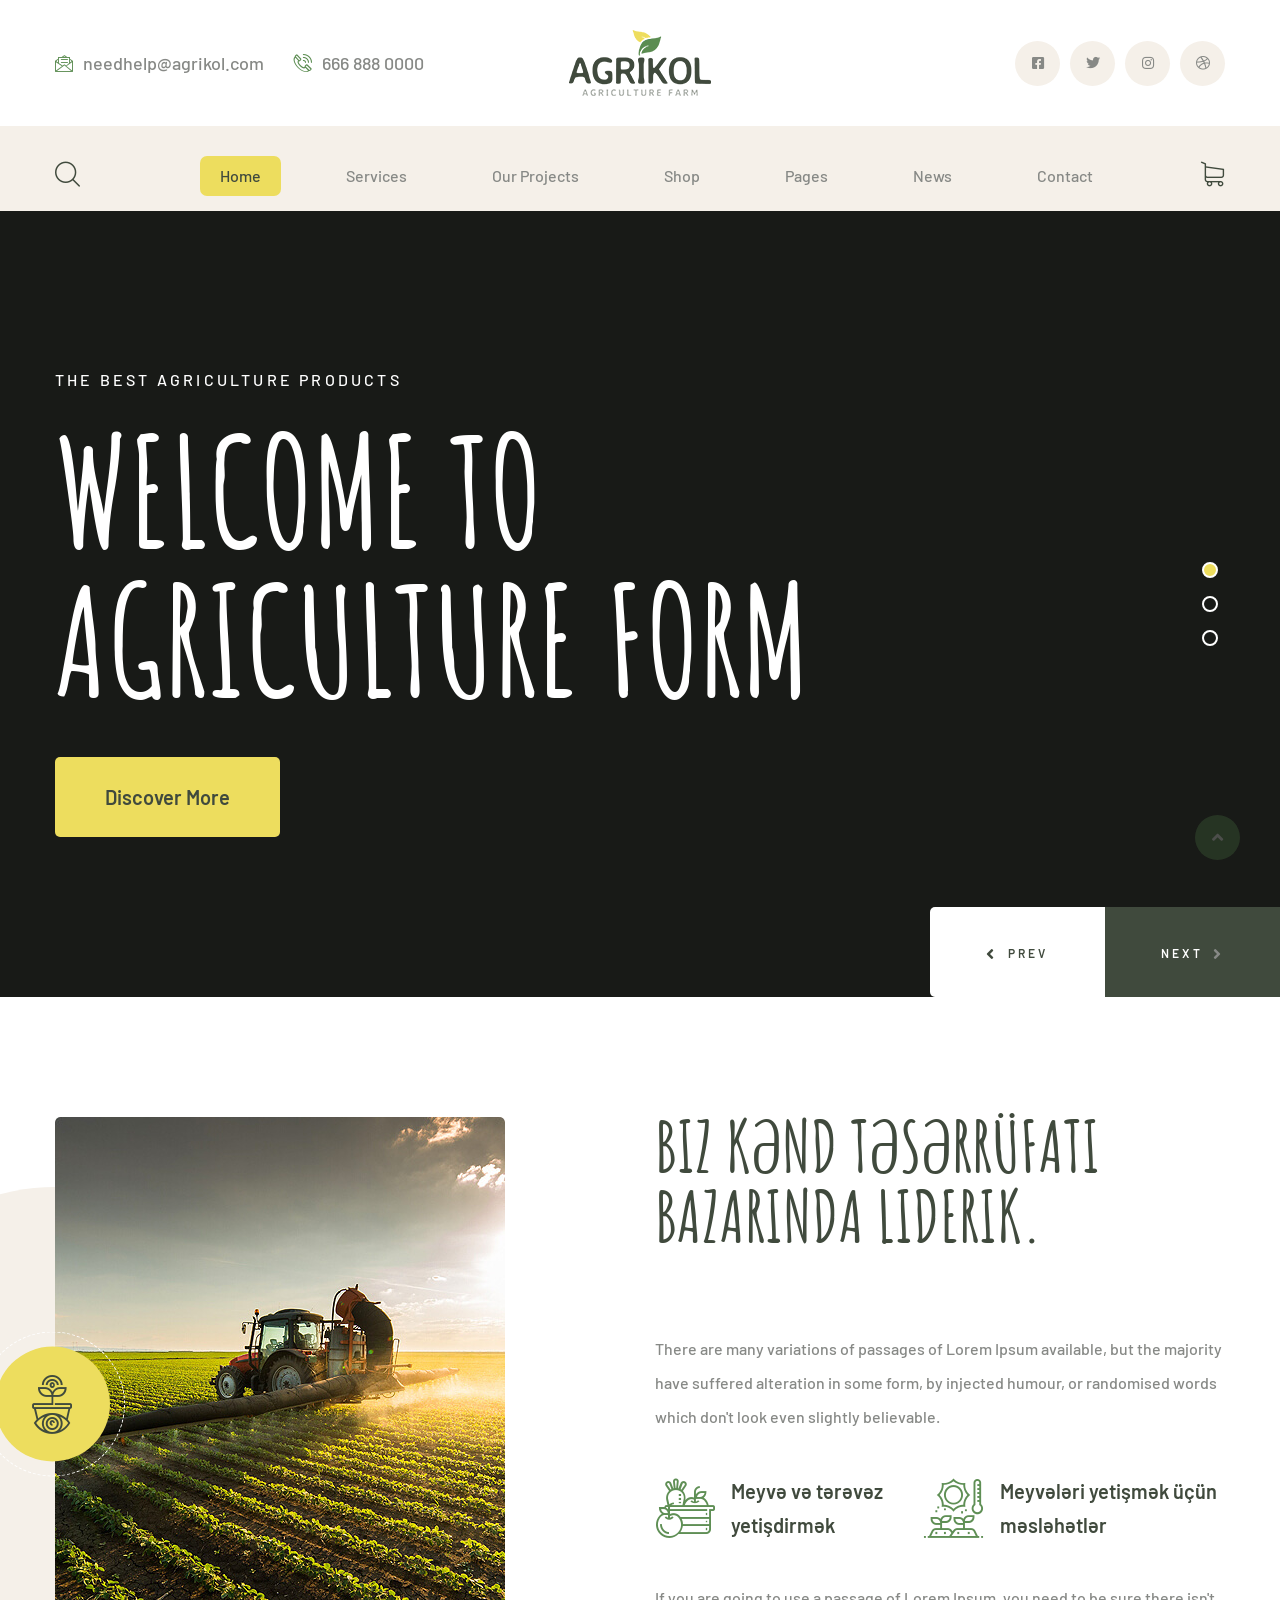
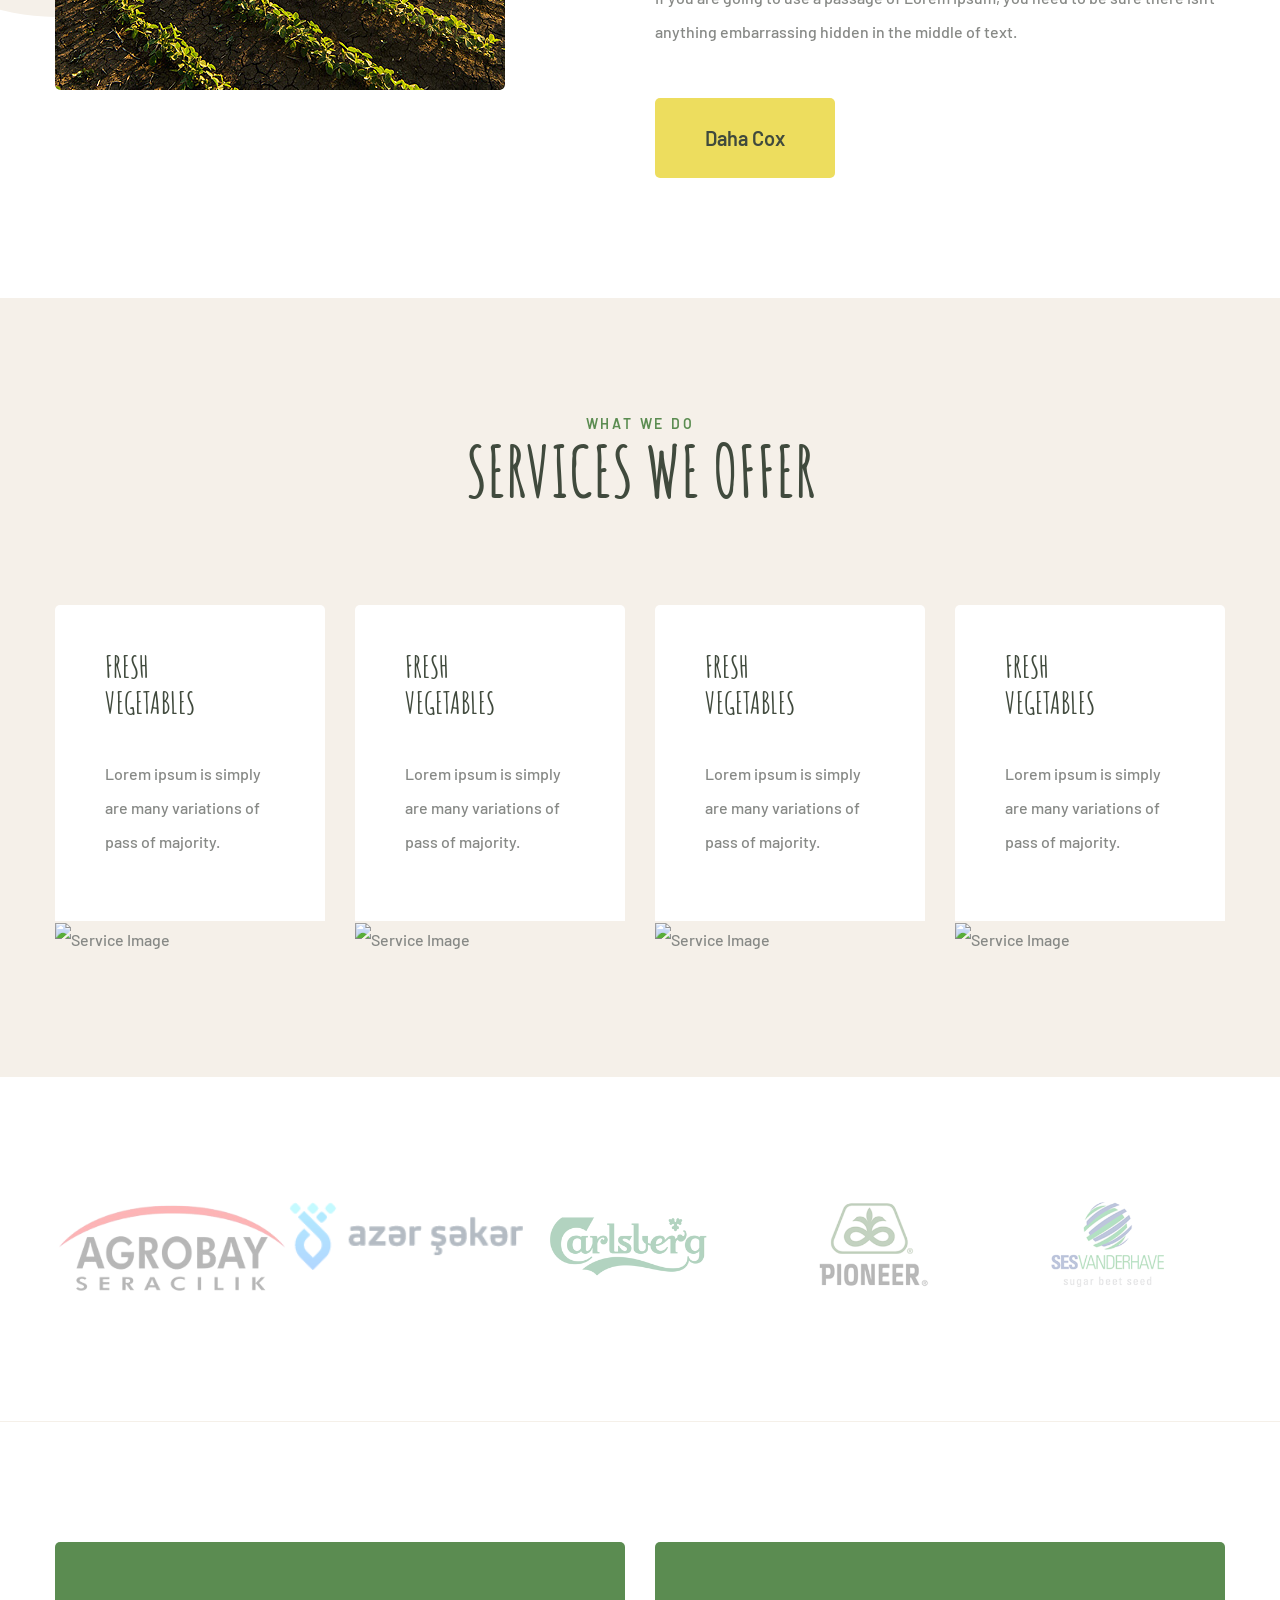
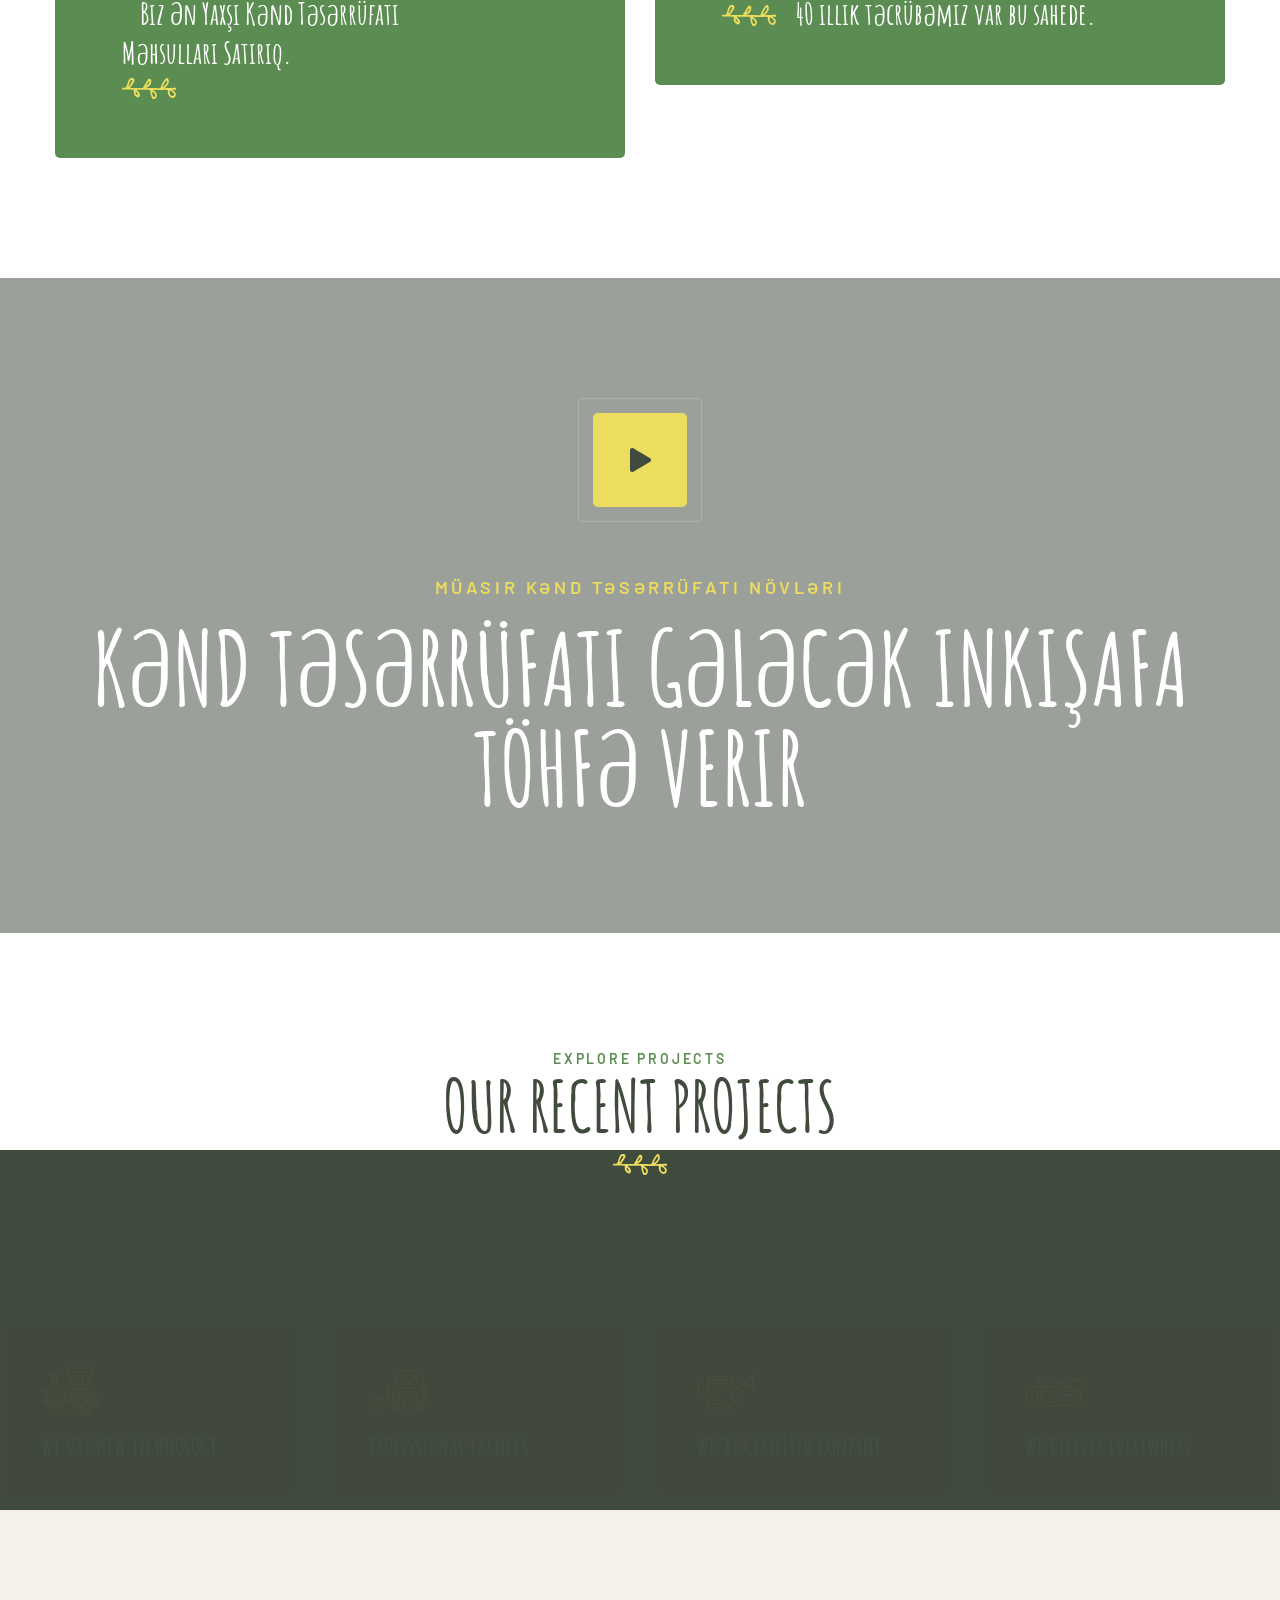
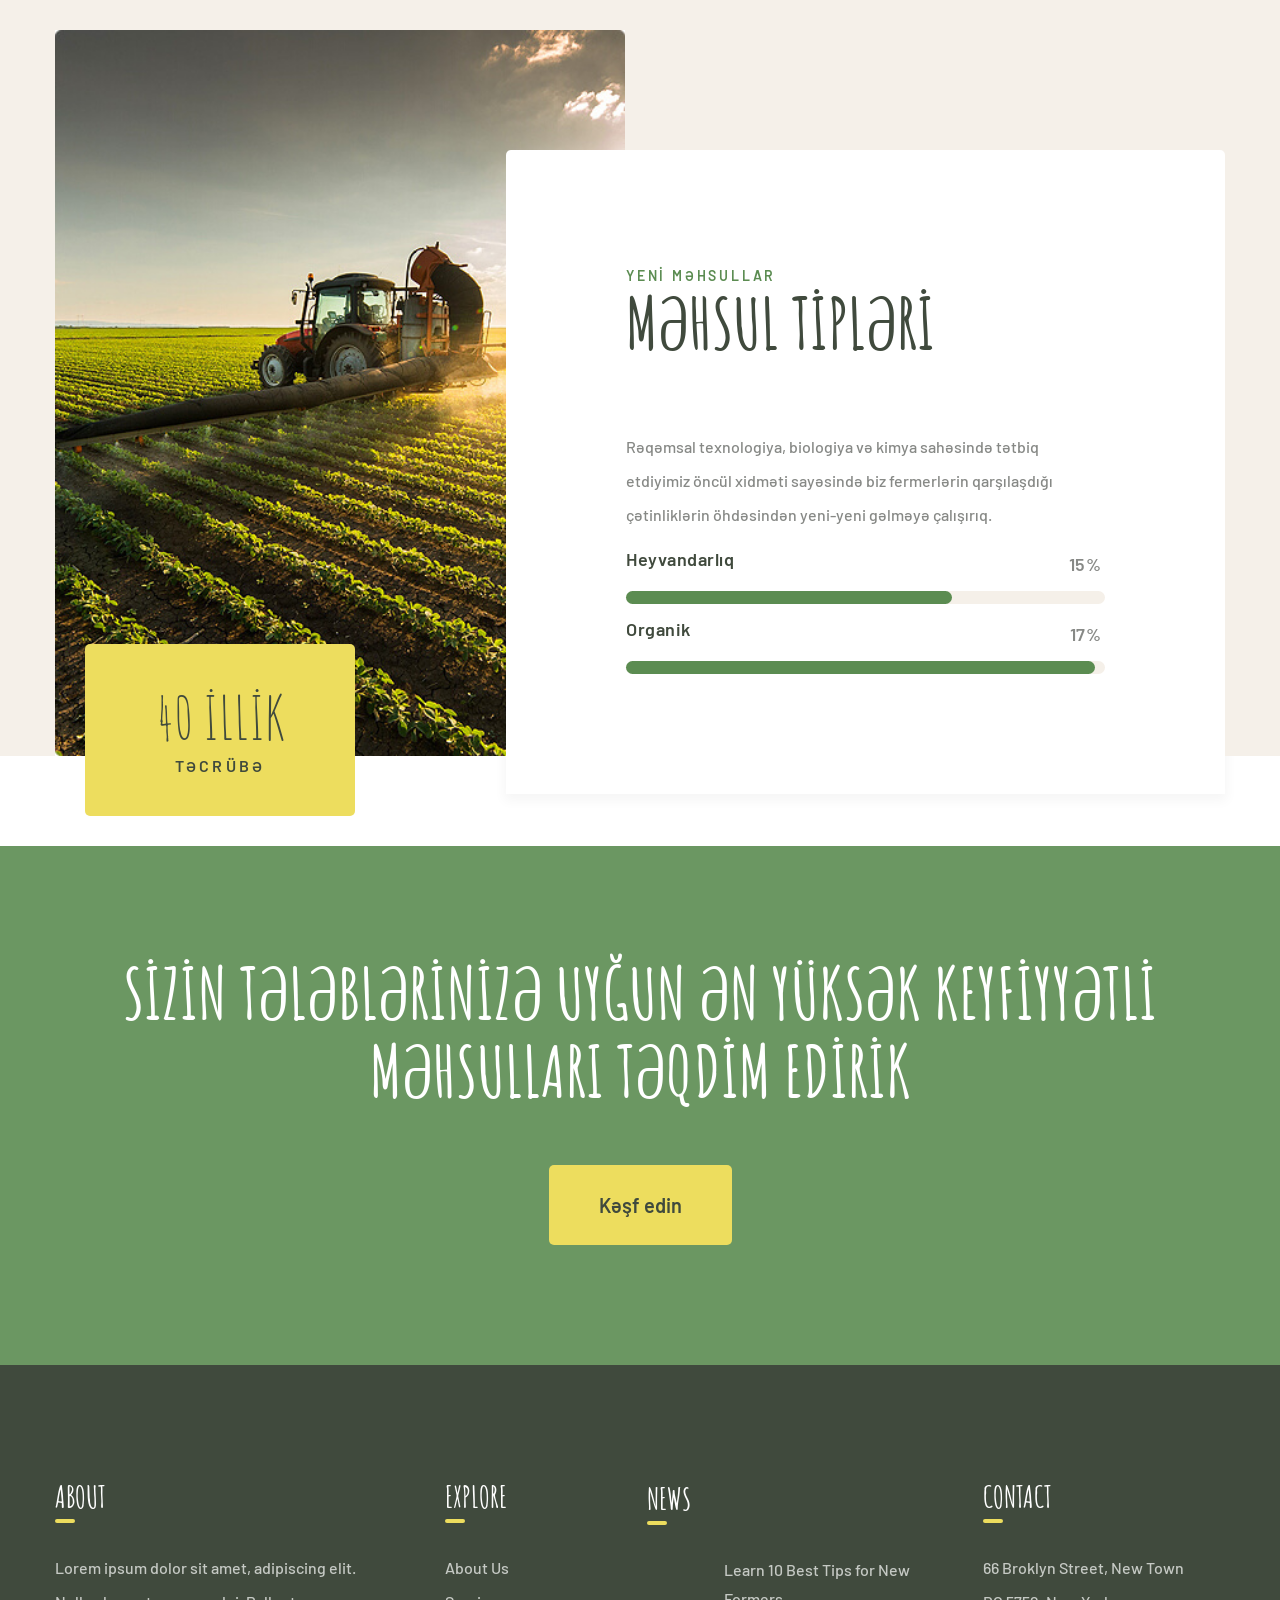
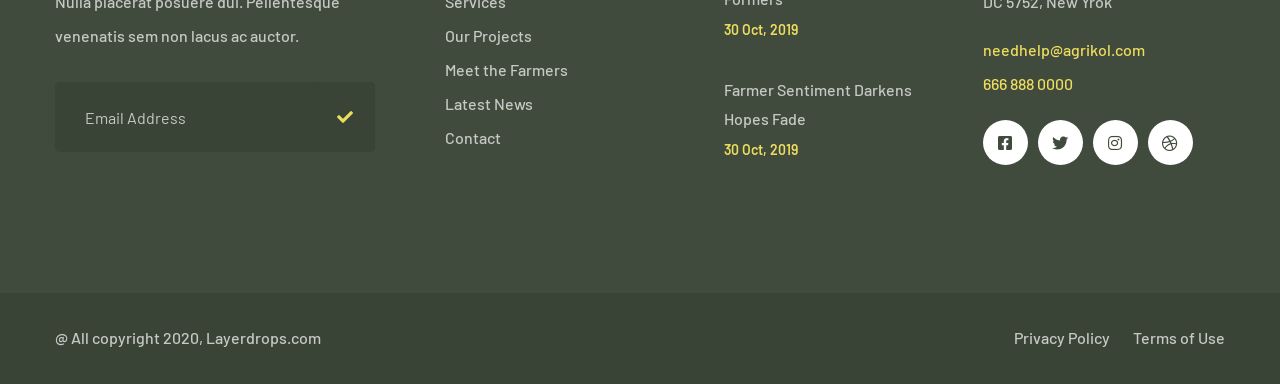
==== commit 9e376d31: "yeni" ====
--- a/agrikol/files/index.html
+++ b/agrikol/files/index.html
@@ -88,18 +88,18 @@
                                 <li class="dropdown current">
                                     <a href="index.html">Home</a>
                                     <ul>
-                                        <li><a href="index.html">Home 01</a></li>
+                                        <!-- <li><a href="index.html">Home 01</a></li>
                                         <li><a href="index2.html">Home 02</a></li>
                                         <li><a href="index3.html">Home 03</a></li>
                                         <li><a href="index4.html">Home 04</a></li>
-                                        <li><a href="index5.html">Home 05</a></li>
+                                        <li><a href="index5.html">Home 05</a></li> -->
                                         <li class="dropdown"><a href="#">Header Versions</a>
                                             <ul>
-                                                <li><a href="index.html">Header 01</a></li>
+                                                <!-- <li><a href="index.html">Header 01</a></li>
                                                 <li><a href="index2.html">Header 02</a></li>
                                                 <li><a href="index3.html">Header 03</a></li>
                                                 <li><a href="index4.html">Header 04</a></li>
-                                                <li><a href="index5.html">Header 05</a></li>
+                                                <li><a href="index5.html">Header 05</a></li> -->
                                             </ul><!-- /.sub-menu -->
                                         </li>
                                     </ul><!-- /.sub-menu -->
@@ -233,7 +233,7 @@
                     <div class="col-xl-6 col-lg-6">
                         <div class="about1_img">
                             <div class="about1_shape_1"></div>
-                            <img src="assets/images/about/about-1-img-1.jpg" alt="About-Img">
+                            <img src="assets/images/home1.jpg" alt="About-Img">
                             <div class="about1_icon-box">
                                 <div class="circle">
                                     <span class="icon-focus"></span>
@@ -246,8 +246,8 @@
                     </div>
                     <div class="col-xl-6 col-lg-6">
                         <div class="block-title text-left">
-                            <p>About agriculture</p>
-                            <h3>We’re leader in agriculture market</h3>
+                            <!-- <p>About agriculture</p> -->
+                            <h3>BIZ KƏND TƏSƏRRÜFATı BAZARıNDA LIDERIK.</h3>
                             <div class="leaf">
                                 <img src="assets/images/resources/leaf.png" alt="">
                             </div>
@@ -263,13 +263,13 @@
                                     <div class="about1_icon">
                                         <span class="icon-harvest"></span>
                                     </div>
-                                    <p>Growing Fruits and Vegetables</p>
+                                    <p>Meyvə və tərəvəz yetişdirmək</p>
                                 </div>
                                 <div class="about1_icon_single">
                                     <div class="about1_icon">
                                         <span class="icon-temperature"></span>
                                     </div>
-                                    <p>Tips for Ripening your Fruits</p>
+                                    <p>Meyvələri yetişmək üçün məsləhətlər</p>
                                 </div>
                             </div>
                             <div class="bottom_text">
@@ -277,7 +277,7 @@
                                     anything embarrassing hidden in the middle of text.</p>
                             </div>
                             <div class="about1__button-block">
-                                <a href="about.html" class="thm-btn about_one__btn">Learn More</a>
+                                <a href="about.html" class="thm-btn about_one__btn">Daha Cox</a>
                             </div>
                         </div>
                     </div>
@@ -361,34 +361,28 @@
                     <div class="col-xl-12">
                         <div class="brand-one-carousel owl-carousel">
                             <div class="single_brand_item">
-                                <a href="#"><img src="assets/images/resources/brand-1-1.png" alt="brand"></a>
+                                <a href="#"><img src="assets/images/partner2.png" alt="brand"></a>
                             </div>
                             <div class="single_brand_item">
-                                <a href="#"><img src="assets/images/resources/brand-1-2.png" alt="brand"></a>
+                                <a href="#"><img src="assets/images/partner1.png" alt="brand"></a>
                             </div>
                             <div class="single_brand_item">
-                                <a href="#"><img src="assets/images/resources/brand-1-3.png" alt="brand"></a>
+                                <a href="#"><img src="assets/images/partner3.png" alt="brand"></a>
                             </div>
                             <div class="single_brand_item">
-                                <a href="#"><img src="assets/images/resources/brand-1-4.png" alt="brand"></a>
+                                <a href="#"><img src="assets/images/partner4.jpg" alt="brand"></a>
                             </div>
                             <div class="single_brand_item">
-                                <a href="#"><img src="assets/images/resources/brand-1-5.png" alt="brand"></a>
+                                <a href="#"><img src="assets/images/partner5.jpg" alt="brand"></a>
                             </div>
                             <div class="single_brand_item">
-                                <a href="#"><img src="assets/images/resources/brand-1-1.png" alt="brand"></a>
+                                <a href="#"><img src="assets/images/partner6.jpg" alt="brand"></a>
                             </div>
                             <div class="single_brand_item">
-                                <a href="#"><img src="assets/images/resources/brand-1-2.png" alt="brand"></a>
+                                <a href="#"><img src="assets/images/partner7.jpg" alt="brand"></a>
                             </div>
                             <div class="single_brand_item">
-                                <a href="#"><img src="assets/images/resources/brand-1-3.png" alt="brand"></a>
-                            </div>
-                            <div class="single_brand_item">
-                                <a href="#"><img src="assets/images/resources/brand-1-4.png" alt="brand"></a>
-                            </div>
-                            <div class="single_brand_item">
-                                <a href="#"><img src="assets/images/resources/brand-1-5.png" alt="brand"></a>
+                                <a href="#"><img src="assets/images/partner8.jpg" alt="brand"></a>
                             </div>
                         </div>
                     </div>
@@ -401,114 +395,28 @@
                 <div class="row">
                     <div class="col-xl-6 wow slideInLeft" data-wow-delay="100ms">
                         <div class="single_featured_box">
-                            <img src="assets/images/resources/featured-leaf.png" alt=""><span>We Sale Best Agriculture
-                                Products</span><img src="assets/images/resources/featured-leaf.png" alt="">
+                            <img src="assets/images/featured-leaf.png" alt=""><span>Biz Ən Yaxşı Kənd Təsərrüfatı<br> Məhsulları Satırıq.</span><br><img src="assets/images/resources/featured-leaf.png" alt="" style="float: middle;">
                         </div>
                     </div>
                     <div class="col-xl-6 wow slideInRight" data-wow-delay="100ms">
                         <div class="single_featured_box">
-                            <img src="assets/images/resources/featured-leaf.png" alt=""><span>We’ve 40 years experience
-                                in field</span><img src="assets/images/resources/featured-leaf.png" alt="">
+                            <img src="assets/images/resources/featured-leaf.png" alt=""><span>40 illik təcrübəmiz var bu sahede.
+                               </span><img src="assets/images/featured-leaf.png" alt="">
                         </div>
                     </div>
                 </div>
             </div>
         </section>
 
-        <section class="video-one" style="background-image:url(assets/images/resources/video-bg-1.jpg);">
+        <section class="video-one" style="background-image:url(assets/images/video.jpg">
             <div class="container text-center">
                 <a href="https://www.youtube.com/watch?v=i9E_Blai8vk" class="video-one__btn video-popup"><i
                         class="fa fa-play"></i></a>
-                <p>Modern agriculture types</p>
-                <h3>Agriculture matters to the<br>future of development</h3>
+                <p>MÜASIR KƏND TƏSƏRRÜFATI NÖVLƏRI</p>
+                <h3>Kənd təsərrüfatı gələcək inkişafa töhfə verir</h3>
             </div>
         </section>
 
-        <section class="testimonials-one">
-            <div class="container">
-                <div class="row">
-                    <div class="col-xl-6 col-lg-6">
-                        <div class="testimonials_one_left">
-                            <div class="block-title text-left">
-                                <p>testimonails</p>
-                                <h3>What our customers are<br>talking about</h3>
-                                <div class="leaf">
-                                    <img src="assets/images/resources/leaf.png" alt="">
-                                </div>
-                            </div>
-                            <div class="testimonials_one_text">
-                                <p>There are many variations of passages of Lorem Ipsum available, but the majority have
-                                    suffered alteration in some form, by injected humour, or randomised words which
-                                    don't look even slightly believable.</p>
-                            </div>
-                            <div class="project_counted wow fadeInUp" data-wow-delay="300ms">
-                                <div class="icon_box">
-                                    <span class="icon-farmer"></span>
-                                </div>
-                                <div class="project-content">
-                                    <h3 class="counter">4,850000</h3>
-                                    <p>Agriculture projects are completed</p>
-                                </div>
-                            </div>
-                        </div>
-                    </div>
-                    <div class="col-xl-6 col-lg-6">
-                        <div class="testimonials_one_content">
-                            <div class="testimonials_one_carousel owl-theme owl-carousel">
-                                <div class="testimonials_one_single_item">
-                                    <div class="text">
-                                        <p>This is due to their excellent service, and augue homero consectetuer in nam.
-                                            Eu quo laoreet propriae, malis exerci habemus has vocent persius eum ea.</p>
-                                    </div>
-                                    <div class="client_thumbnail">
-                                        <div class="client_img">
-                                            <img src="assets/images/testimonials/testimonial-1-img-1.png"
-                                                alt="testimonial1-img">
-                                        </div>
-                                        <div class="client_title">
-                                            <h4>Kevin Hardson</h4>
-                                            <p>Customer</p>
-                                        </div>
-                                    </div>
-                                </div>
-                                <div class="testimonials_one_single_item">
-                                    <div class="text">
-                                        <p>This is due to their excellent service, and augue homero consectetuer in nam.
-                                            Eu quo laoreet propriae, malis exerci habemus has vocent persius eum ea.</p>
-                                    </div>
-                                    <div class="client_thumbnail">
-                                        <div class="client_img">
-                                            <img src="assets/images/testimonials/testimonial-1-img-1.png"
-                                                alt="testimonial1-img">
-                                        </div>
-                                        <div class="client_title">
-                                            <h4>Kevin Hardson</h4>
-                                            <p>Customer</p>
-                                        </div>
-                                    </div>
-                                </div>
-                                <div class="testimonials_one_single_item">
-                                    <div class="text">
-                                        <p>This is due to their excellent service, and augue homero consectetuer in nam.
-                                            Eu quo laoreet propriae, malis exerci habemus has vocent persius eum ea.</p>
-                                    </div>
-                                    <div class="client_thumbnail">
-                                        <div class="client_img">
-                                            <img src="assets/images/testimonials/testimonial-1-img-1.png"
-                                                alt="testimonial1-img">
-                                        </div>
-                                        <div class="client_title">
-                                            <h4>Kevin Hardson</h4>
-                                            <p>Customer</p>
-                                        </div>
-                                    </div>
-                                </div>
-                            </div>
-                        </div>
-                    </div>
-                </div>
-            </div>
-        </section>
 
         <section class="recent-project">
             <div class="container">
@@ -516,7 +424,7 @@
                     <p>explore projects</p>
                     <h3>our Recent projects</h3>
                     <div class="leaf">
-                        <img src="assets/images/resources/leaf.png" alt="">
+                        <img src="assets/images/leaf.png" alt="">
                     </div>
                 </div>
                 <div class="row">
@@ -564,15 +472,14 @@
         </section>
 
         <section class="benefits">
-            <div class="benefits_bg" style="background-image: url(assets/images/resources/benifits_bg.png)"></div>
-            <div class="container">
+            <div class="benefits_bg" style="background-image: url(assets/images/resources/benifits_bg.png)">
                 <div class="row">
                     <div class="col-xl-4">
                         <div class="block-title text-left">
                             <p>Our benefits</p>
                             <h3>Agriculture & Eco<br>Farming</h3>
                             <div class="leaf">
-                                <img src="assets/images/resources/leaf.png" alt="">
+                                <img src="assets/images/leaf.png" alt="">
                             </div>
                         </div>
                     </div>
@@ -632,32 +539,31 @@
                 <div class="row">
                     <div class="col-xl-6 col-lg-6">
                         <div class="product_img">
-                            <img src="assets/images/resources/product-1-img-1.jpg" alt="Product One Img">
+                            <img src="assets/images/home1.jpg" alt="Product One Img">
                             <div class="experience_box">
-                                <h2>40 Year</h2>
-                                <p>Of Experience</p>
+                                <h2>40 İLLİK</h2>
+                                <p> TƏCRÜBƏ</p>
                             </div>
                         </div>
                     </div>
                     <div class="col-xl-6 col-lg-6">
                         <div class="growing_product">
                             <div class="block-title text-left">
-                                <p>fresh products</p>
-                                <h3>Growing products</h3>
+                                <p>YENİ MəHSULLAR</p>
+                                <h3>MəHSUL TİPLəRİ</h3>
                                 <div class="leaf">
                                     <img src="assets/images/resources/leaf.png" alt="">
                                 </div>
                             </div>
                             <div class="growing_product_text">
-                                <p>Lorem ipsum dolor sit amet nsectetur cing elit. Suspe ndisse suscipit sagittis leo
-                                    sit met entum estibu dignissim posuere cubilia durae. Leo sit met entum cubilia crae
-                                    onec.</p>
+                                <p>Rəqəmsal texnologiya, biologiya və kimya sahəsində tətbiq etdiyimiz öncül xidməti sayəsində biz fermerlərin qarşılaşdığı çətinliklərin öhdəsindən yeni-yeni gəlməyə çalışırıq.</p>
                             </div>
                             <div class="progress-levels">
                                 <!--Skill Box-->
                                 <div class="progress-box">
                                     <div class="inner count-box">
-                                        <div class="text">Agriculture</div>
+                                        <div class="text">Heyvandarlıq
+                                        </div>
                                         <div class="bar">
                                             <div class="bar-innner">
                                                 <div class="skill-percent">
@@ -672,7 +578,7 @@
                                 <!--Skill Box-->
                                 <div class="progress-box">
                                     <div class="inner count-box">
-                                        <div class="text">Organic</div>
+                                        <div class="text">Organik</div>
                                         <div class="bar">
                                             <div class="bar-innner">
                                                 <div class="skill-percent">
@@ -691,110 +597,18 @@
             </div>
         </section>
 
-        <section class="blog-one">
-            <div class="container">
-                <div class="block-title text-center">
-                    <p>from the blog</p>
-                    <h3>News & Articles</h3>
-                    <div class="leaf">
-                        <img src="assets/images/resources/leaf.png" alt="">
-                    </div>
-                </div>
-                <div class="row">
-                    <div class="col-xl-4 col-lg-4">
-                        <div class="blog_one_single wow fadeInUp" data-wow-delay="300ms">
-                            <div class="blog_one_image">
-                                <div class="blog_image">
-                                    <img src="assets/images/blog/blog-1-img-1.jpg" alt="Blog One Image">
-                                    <div class="blog_one_date_box">
-                                        <p>30 Oct, 2019</p>
-                                    </div>
-                                </div>
-                                <div class="blog-one__content">
-                                    <ul class="list-unstyled blog-one__meta">
-                                        <li><a href="news_detail.html"><i class="far fa-user-circle"></i> Admin</a></li>
-                                        <li><a href="news_detail.html"><i class="far fa-comments"></i> 2 Comments</a>
-                                        </li>
-                                    </ul>
-                                    <h3><a href="news_detail.html">Agriculture Miracle you<br>Don't Know About</a></h3>
-                                    <div class="blog_one_text">
-                                        <p>There are lorem ipsum is simply free many variations of ipsum the majority
-                                            suffered.</p>
-                                    </div>
-                                    <div class="read_more_btn">
-                                        <a href="#"><i class="fa fa-angle-right"></i>Read More</a>
-                                    </div>
-                                </div>
-                            </div>
-                        </div>
-                    </div>
-                    <div class="col-xl-4 col-lg-4">
-                        <div class="blog_one_single wow fadeInUp" data-wow-delay="600ms">
-                            <div class="blog_one_image">
-                                <div class="blog_image">
-                                    <img src="assets/images/blog/blog-1-img-2.jpg" alt="Blog One Image">
-                                    <div class="blog_one_date_box">
-                                        <p>30 Oct, 2019</p>
-                                    </div>
-                                </div>
-                                <div class="blog-one__content">
-                                    <ul class="list-unstyled blog-one__meta">
-                                        <li><a href="news_detail.html"><i class="far fa-user-circle"></i> Admin</a></li>
-                                        <li><a href="news_detail.html"><i class="far fa-comments"></i> 2 Comments</a>
-                                        </li>
-                                    </ul>
-                                    <h3><a href="news_detail.html">Amount of Freak Bread<br>or Other Fruits</a></h3>
-                                    <div class="blog_one_text">
-                                        <p>There are lorem ipsum is simply free many variations of ipsum the majority
-                                            suffered.</p>
-                                    </div>
-                                    <div class="read_more_btn">
-                                        <a href="#"><i class="fa fa-angle-right"></i>Read More</a>
-                                    </div>
-                                </div>
-                            </div>
-                        </div>
-                    </div>
-                    <div class="col-xl-4 col-lg-4">
-                        <div class="blog_one_single wow fadeInUp" data-wow-delay="900ms">
-                            <div class="blog_one_image">
-                                <div class="blog_image">
-                                    <img src="assets/images/blog/blog-1-img-3.jpg" alt="Blog One Image">
-                                    <div class="blog_one_date_box">
-                                        <p>30 Oct, 2019</p>
-                                    </div>
-                                </div>
-                                <div class="blog-one__content">
-                                    <ul class="list-unstyled blog-one__meta">
-                                        <li><a href="news_detail.html"><i class="far fa-user-circle"></i> Admin</a></li>
-                                        <li><a href="news_detail.html"><i class="far fa-comments"></i> 2 Comments</a>
-                                        </li>
-                                    </ul>
-                                    <h3><a href="news_detail.html">Winter Wheat Harvest<br>Gathering Momentum</a></h3>
-                                    <div class="blog_one_text">
-                                        <p>There are lorem ipsum is simply free many variations of ipsum the majority
-                                            suffered.</p>
-                                    </div>
-                                    <div class="read_more_btn">
-                                        <a href="#"><i class="fa fa-angle-right"></i>Read More</a>
-                                    </div>
-                                </div>
-                            </div>
-                        </div>
-                    </div>
-                </div>
-            </div>
-        </section>
-
-        <section class="cta-one" style="background-image: url(assets/images/resources/cta_one_bg-1.jpg)">
+        <!--  -->
+
+        <section class="cta-one" style="background-image: url(assets/images/resources/discover.jpg);margin-top:90px;">
             <div class="container">
                 <div class="row">
                     <div class="col-xl-12">
                         <div class="cta_one_content">
-                            <h1>Provide you the Highest Quality products<br>that Meets your Expectation</h1>
-                            <p>Eu quo laoreet propriae, te has, vocent persius eum ea.</p>
+                            <h1>SİZİN TƏLƏBLƏRİNİZƏ UYĞUN
+                                ƏN YÜKSƏK KEYFİYYƏTLİ MƏHSULLARI TƏQDİM EDİRİK</h1>
+                            <!-- <p>Eu quo laoreet propriae, te has, vocent persius eum ea.</p> -->
                             <div class="cta_one__button-block">
-                                <a href="" class="thm-btn cta_one__btn">Discover More</a>
+                                <a href="" class="thm-btn cta_one__btn">Kəşf edin</a>
                             </div>
                         </div>
                     </div>
